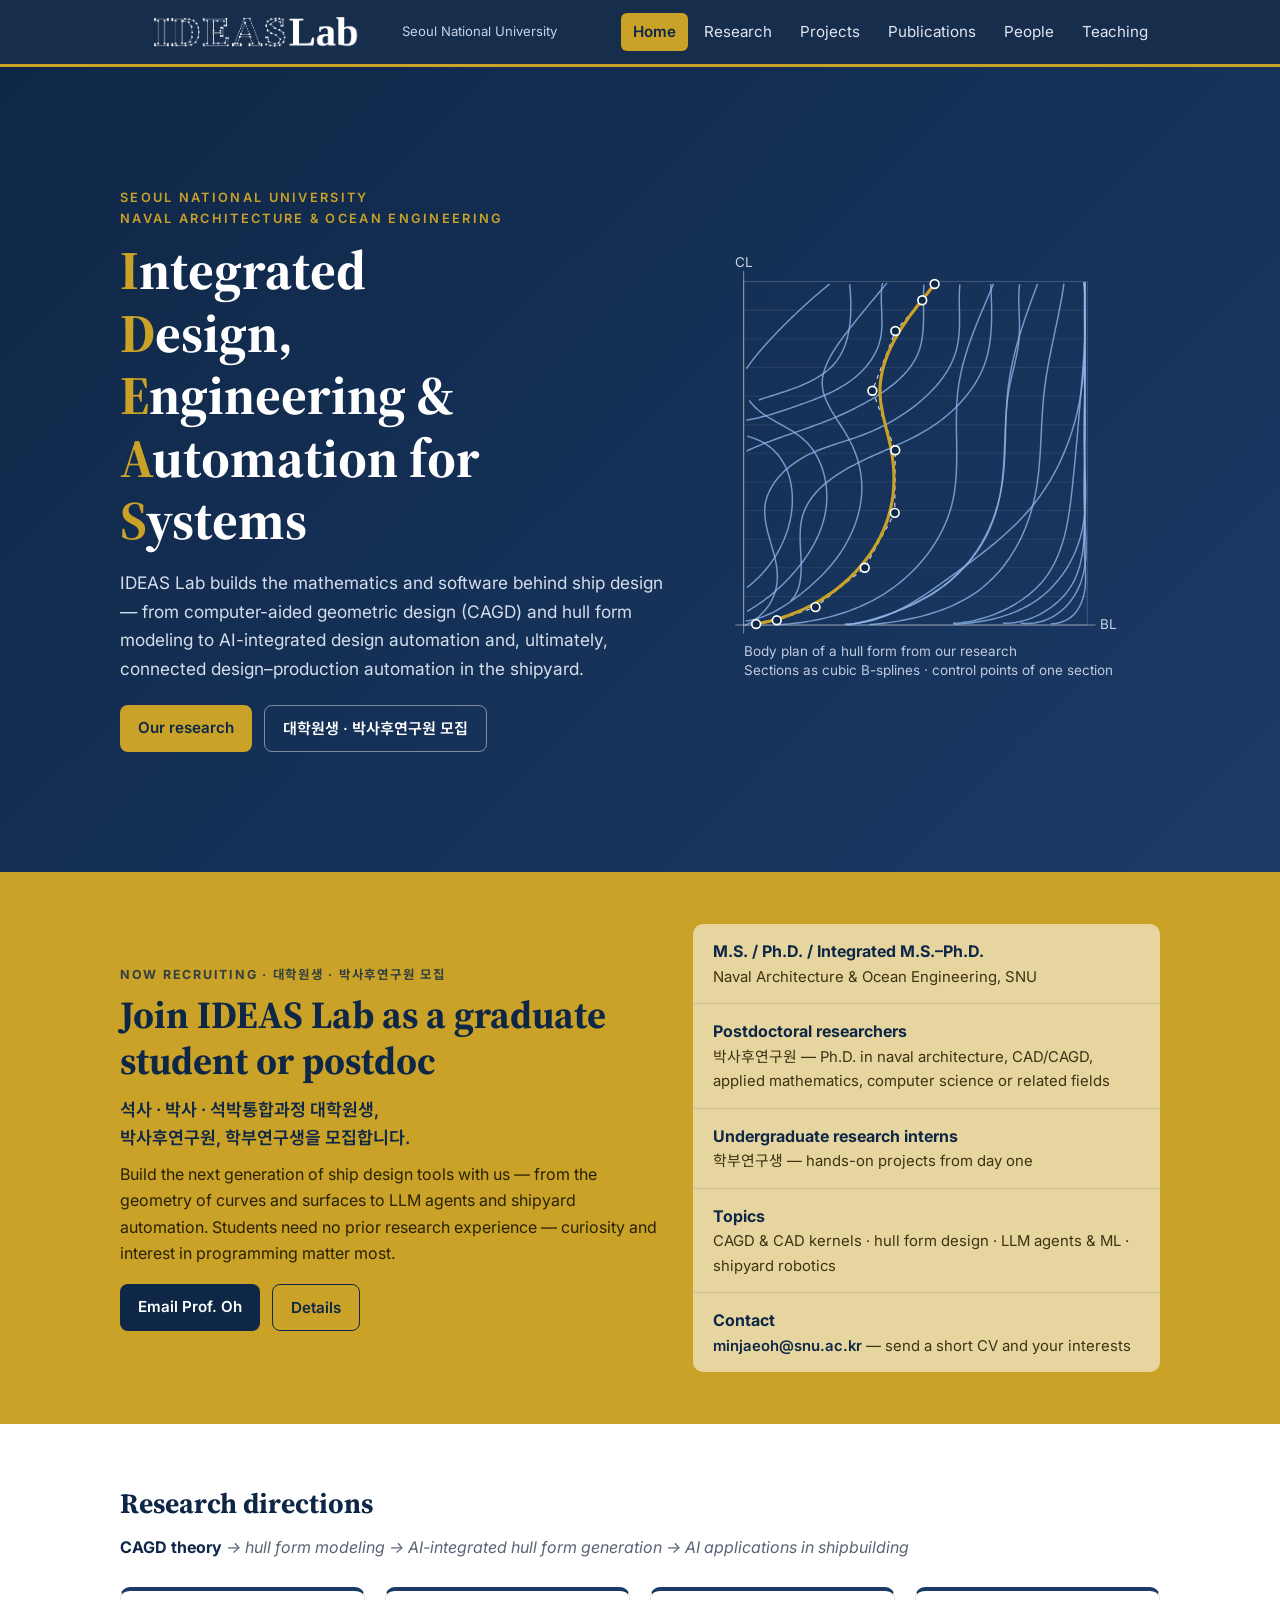
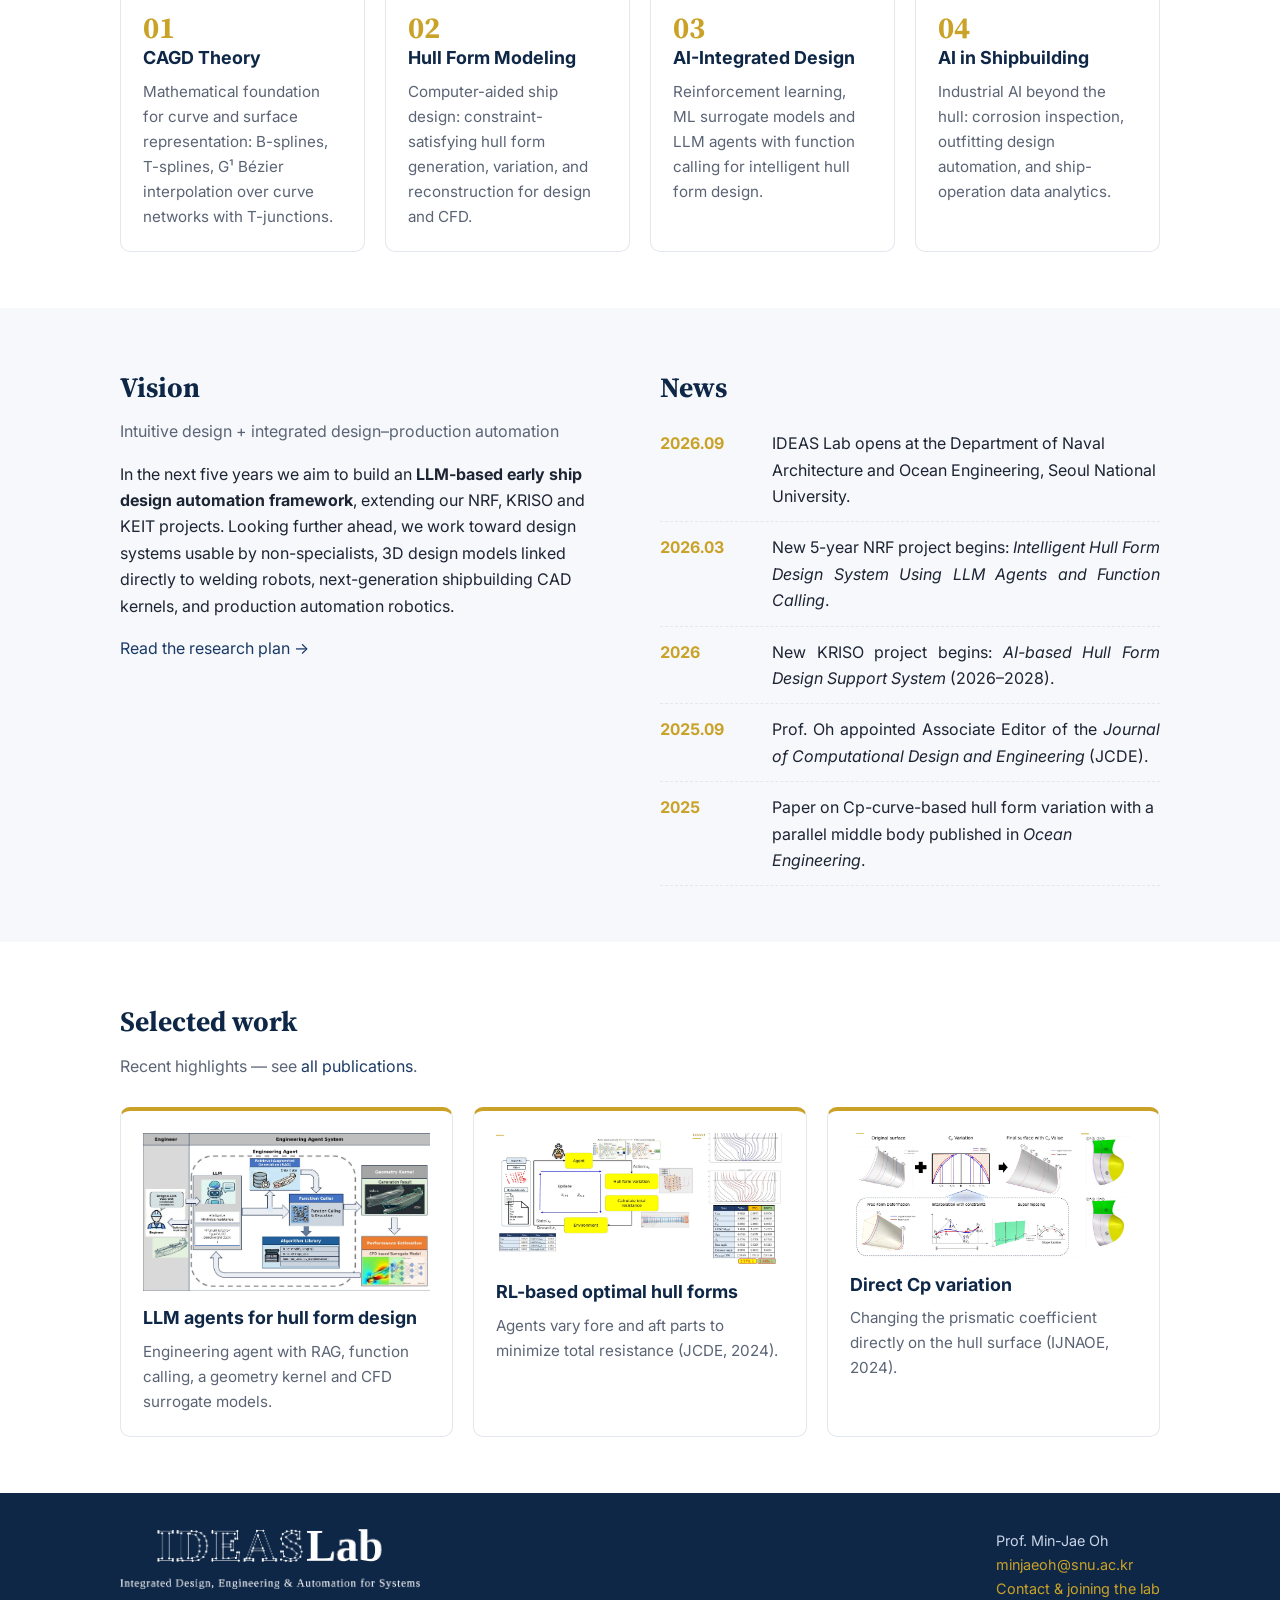
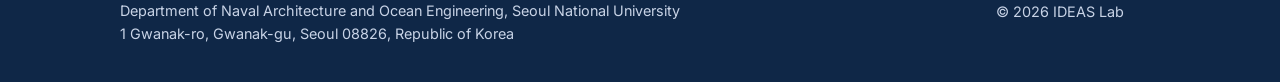
==== index.html @ d6c58680 "Hero title line breaks; footer without PI label" ====
<!doctype html>
<html lang="en">
<head>
<meta charset="utf-8">
<meta name="viewport" content="width=device-width, initial-scale=1">
<title>IDEAS Lab | Seoul National University</title>
<meta name="description" content="IDEAS Lab (Integrated Design, Engineering & Automation for Systems), Department of Naval Architecture and Ocean Engineering, Seoul National University.">
<link rel="preconnect" href="https://fonts.googleapis.com">
<link rel="preconnect" href="https://fonts.gstatic.com" crossorigin>
<link href="https://fonts.googleapis.com/css2?family=Inter:wght@400;600;700&family=Noto+Sans+KR:wght@400;600&family=Source+Serif+4:wght@600;700&display=swap" rel="stylesheet">
<link rel="stylesheet" href="assets/style.css">
<link rel="icon" href="assets/favicon.svg" type="image/svg+xml">
<script src="assets/justify.js" defer></script>
</head>
<body>
<header class="site"><div class="wrap">
  <a class="brand" href="index.html"><img src="assets/img/logo-mark-white.png" alt="IDEAS Lab" width="272" height="30"><span>Seoul National University</span></a>
  <nav class="main"><a href="index.html" class="active">Home</a><a href="research.html">Research</a><a href="projects.html">Projects</a><a href="publications.html">Publications</a><a href="people.html">People</a><a href="teaching.html">Teaching</a></nav>
</div></header>

<section class="hero"><div class="wrap">
  <div>
    <div class="eyebrow">Seoul National University<br>Naval Architecture &amp; Ocean Engineering</div>
    <h1 class="hero-title"><span class="acr">I</span>ntegrated<br><span class="acr">D</span>esign,<br><span class="acr">E</span>ngineering &amp;<br><span class="acr">A</span>utomation for<br><span class="acr">S</span>ystems</h1>
    <p class="lead">IDEAS Lab builds the mathematics and software behind ship design — from computer-aided geometric design (CAGD) and hull form modeling to AI-integrated design automation and, ultimately, connected design–production automation in the shipyard.</p>
    <div class="cta"><a class="btn gold" href="research.html">Our research</a><a class="btn ghost" href="#recruit">대학원생 · 박사후연구원 모집</a></div>
  </div>
  <div><svg viewBox="30 0 440 426" role="img" aria-label="Body plan of a hull form with cubic B-spline section curves; control points of one section are shown"><line x1="70" y1="63.5" x2="400" y2="63.5" stroke="#fff" opacity="0.07"/><line x1="70" y1="91.0" x2="400" y2="91.0" stroke="#fff" opacity="0.07"/><line x1="70" y1="118.5" x2="400" y2="118.5" stroke="#fff" opacity="0.07"/><line x1="70" y1="146.0" x2="400" y2="146.0" stroke="#fff" opacity="0.07"/><line x1="70" y1="173.5" x2="400" y2="173.5" stroke="#fff" opacity="0.07"/><line x1="70" y1="201.0" x2="400" y2="201.0" stroke="#fff" opacity="0.07"/><line x1="70" y1="228.5" x2="400" y2="228.5" stroke="#fff" opacity="0.07"/><line x1="70" y1="256.0" x2="400" y2="256.0" stroke="#fff" opacity="0.07"/><line x1="70" y1="283.5" x2="400" y2="283.5" stroke="#fff" opacity="0.07"/><line x1="70" y1="311.0" x2="400" y2="311.0" stroke="#fff" opacity="0.07"/><line x1="70" y1="338.5" x2="400" y2="338.5" stroke="#fff" opacity="0.07"/><rect x="70" y="36" width="330" height="330" fill="none" stroke="#fff" opacity="0.18"/><line x1="70" y1="26" x2="70" y2="374" stroke="#fff" opacity="0.45"/><line x1="62" y1="366" x2="408" y2="366" stroke="#fff" opacity="0.45"/><text x="70" y="22" fill="#c8d3e6" font-size="13" font-family="Inter, sans-serif" text-anchor="middle">CL</text><text x="412" y="370" fill="#c8d3e6" font-size="13" font-family="Inter, sans-serif">BL</text><path d="M152.5,38.5 L151.5,39.3 L150.5,40.1 L149.5,40.9 L148.5,41.8 L147.5,42.6 L146.5,43.4 L145.5,44.2 L144.5,45.0 L143.5,45.9 L142.6,46.7 L141.6,47.5 L140.6,48.4 L139.6,49.2 L138.7,50.0 L137.7,50.9 L136.7,51.7 L135.8,52.6 L134.8,53.4 L133.8,54.3 L132.9,55.1 L131.9,56.0 L131.0,56.9 L130.0,57.7 L129.1,58.6 L128.1,59.4 L127.2,60.3 L126.2,61.2 L125.3,62.1 L124.4,62.9 L123.4,63.8 L122.5,64.7 L121.5,65.6 L120.6,66.5 L119.7,67.4 L118.8,68.2 L117.8,69.1 L116.9,70.0 L116.0,70.9 L115.1,71.8 L114.1,72.7 L113.2,73.6 L112.3,74.5 L111.4,75.4 L110.5,76.3 L109.6,77.2 L108.6,78.1 L107.7,79.0 L106.8,79.9 L105.9,80.9 L105.0,81.8 L104.1,82.7 L103.2,83.6 L102.3,84.5 L101.4,85.4 L100.5,86.4 L99.7,87.3 L98.8,88.2 L97.9,89.2 L97.0,90.1 L96.1,91.0 L95.3,92.0 L94.4,92.9 L93.5,93.9 L92.7,94.8 L91.8,95.8 L91.0,96.7 L90.1,97.7 L89.3,98.6 L88.4,99.6 L87.6,100.6 L86.7,101.5 L85.9,102.5 L85.1,103.5 L84.3,104.5 L83.4,105.5 L82.6,106.5 L81.8,107.5 L81.0,108.5 L80.2,109.5 L79.4,110.5 L78.6,111.5 L77.9,112.5 L77.1,113.5 L76.3,114.6 L75.5,115.6 L74.8,116.6 L74.0,117.7 L73.3,118.7 L72.5,119.8" fill="none" stroke="#8fb3e8" stroke-width="1.4" opacity="0.8"/><path d="M171.8,38.7 L171.9,40.4 L172.1,42.2 L172.3,43.9 L172.4,45.7 L172.5,47.5 L172.6,49.3 L172.7,51.1 L172.8,52.9 L172.9,54.7 L172.9,56.6 L172.9,58.4 L172.9,60.3 L172.9,62.1 L172.9,64.0 L172.8,65.8 L172.8,67.7 L172.7,69.6 L172.5,71.4 L172.4,73.3 L172.2,75.1 L172.0,77.0 L171.7,78.8 L171.5,80.6 L171.2,82.4 L170.8,84.2 L170.5,86.0 L170.1,87.8 L169.7,89.6 L169.2,91.3 L168.7,93.1 L168.1,94.8 L167.6,96.5 L166.9,98.1 L166.3,99.8 L165.6,101.4 L164.8,103.0 L164.1,104.6 L163.2,106.1 L162.4,107.7 L161.4,109.1 L160.5,110.6 L159.5,112.0 L158.4,113.4 L157.3,114.8 L156.1,116.1 L154.9,117.4 L153.7,118.6 L152.4,119.8 L151.0,121.0 L149.6,122.2 L148.2,123.3 L146.7,124.4 L145.2,125.4 L143.7,126.4 L142.1,127.4 L140.5,128.4 L138.9,129.3 L137.3,130.2 L135.6,131.1 L133.9,132.0 L132.2,132.8 L130.5,133.6 L128.7,134.4 L126.9,135.2 L125.2,135.9 L123.4,136.7 L121.6,137.4 L119.8,138.1 L118.0,138.7 L116.2,139.4 L114.4,140.0 L112.6,140.7 L110.8,141.3 L109.1,141.9 L107.3,142.4 L105.5,143.0 L103.8,143.6 L102.0,144.1 L100.3,144.7 L98.6,145.2 L96.9,145.7 L95.3,146.2 L93.6,146.8 L92.0,147.3 L90.5,147.8 L88.9,148.3 L87.4,148.8 L85.9,149.3 L84.5,149.8" fill="none" stroke="#8fb3e8" stroke-width="1.4" opacity="0.8"/><path d="M207.7,37.3 L204.4,41.4 L201.1,45.2 L198.1,49.0 L195.1,52.5 L192.2,56.0 L189.4,59.4 L186.6,62.8 L183.8,66.2 L181.1,69.5 L178.4,72.9 L175.7,76.3 L172.9,79.8 L170.0,83.5 L167.2,87.2 L164.3,91.1 L161.4,95.1 L158.7,99.1 L156.1,103.2 L153.6,107.4 L151.4,111.6 L149.5,115.9 L147.9,120.1 L146.6,124.4 L145.8,128.6 L145.4,132.8 L145.6,136.9 L146.2,141.0 L147.3,145.1 L148.8,149.1 L150.6,153.1 L152.7,157.1 L154.9,161.1 L157.4,165.1 L159.9,169.1 L162.5,173.1 L165.1,177.1 L167.6,181.2 L170.0,185.2 L172.2,189.4 L174.3,193.5 L176.1,197.8 L177.7,202.0 L179.2,206.3 L180.4,210.6 L181.4,214.9 L182.3,219.3 L182.9,223.7 L183.3,228.1 L183.5,232.5 L183.5,237.0 L183.2,241.5 L182.8,245.9 L182.1,250.4 L181.2,254.8 L180.1,259.3 L178.9,263.7 L177.4,268.1 L175.8,272.4 L174.0,276.6 L172.0,280.8 L169.9,285.0 L167.7,289.0 L165.3,293.0 L162.8,296.8 L160.2,300.6 L157.4,304.2 L154.6,307.8 L151.6,311.2 L148.6,314.6 L145.4,317.9 L142.2,321.1 L138.9,324.2 L135.5,327.3 L132.1,330.3 L128.5,333.2 L125.0,336.1 L121.3,338.9 L117.6,341.6 L113.9,344.3 L110.1,346.8 L106.2,349.2 L102.2,351.5 L98.2,353.7 L94.1,355.6 L89.8,357.4 L85.5,359.0 L81.1,360.3 L76.6,361.4 L72.0,362.2" fill="none" stroke="#8fb3e8" stroke-width="1.4" opacity="0.8"/><path d="M243.2,39.0 L243.0,41.7 L242.8,44.4 L242.7,47.1 L242.7,49.9 L242.7,52.8 L242.7,55.7 L242.7,58.6 L242.8,61.6 L242.8,64.6 L242.8,67.6 L242.8,70.6 L242.7,73.6 L242.7,76.6 L242.5,79.6 L242.3,82.6 L242.0,85.6 L241.7,88.5 L241.2,91.4 L240.7,94.3 L240.1,97.1 L239.3,99.9 L238.4,102.6 L237.4,105.2 L236.3,107.8 L235.0,110.3 L233.6,112.8 L232.1,115.2 L230.5,117.5 L228.7,119.8 L226.9,122.1 L225.0,124.2 L223.0,126.4 L220.9,128.4 L218.8,130.4 L216.6,132.4 L214.3,134.3 L211.9,136.2 L209.6,138.0 L207.1,139.8 L204.7,141.5 L202.2,143.2 L199.6,144.9 L197.1,146.5 L194.5,148.0 L192.0,149.6 L189.4,151.0 L186.8,152.5 L184.2,153.9 L181.6,155.3 L179.0,156.7 L176.4,158.0 L173.8,159.3 L171.2,160.6 L168.5,161.8 L165.9,163.0 L163.2,164.2 L160.6,165.4 L157.9,166.5 L155.2,167.7 L152.5,168.8 L149.8,169.8 L147.1,170.9 L144.4,172.0 L141.6,173.0 L138.9,174.0 L136.1,175.0 L133.4,176.0 L130.6,177.0 L127.8,178.0 L125.0,179.0 L122.2,180.0 L119.4,180.9 L116.5,181.9 L113.7,182.9 L110.9,183.8 L108.1,184.8 L105.3,185.8 L102.5,186.8 L99.7,187.8 L96.9,188.8 L94.2,189.9 L91.4,190.9 L88.7,192.0 L86.0,193.1 L83.3,194.2 L80.6,195.3 L78.0,196.5 L75.3,197.6 L72.7,198.9" fill="none" stroke="#8fb3e8" stroke-width="1.4" opacity="0.8"/><path d="M277.6,38.9 L277.3,43.5 L277.1,48.2 L277.1,53.0 L277.1,58.0 L277.2,62.9 L277.3,68.0 L277.3,73.0 L277.3,78.1 L277.1,83.1 L276.7,88.1 L276.1,93.0 L275.2,97.9 L274.1,102.6 L272.6,107.2 L270.8,111.7 L268.8,116.1 L266.4,120.4 L263.9,124.5 L261.1,128.6 L258.1,132.5 L254.9,136.3 L251.5,139.9 L248.0,143.5 L244.4,146.9 L240.6,150.3 L236.8,153.5 L232.9,156.6 L228.9,159.5 L224.8,162.4 L220.7,165.1 L216.5,167.8 L212.2,170.3 L207.9,172.7 L203.5,175.0 L199.1,177.2 L194.6,179.2 L190.0,181.2 L185.4,183.0 L180.7,184.7 L176.0,186.4 L171.2,188.0 L166.5,189.5 L161.7,191.0 L157.0,192.6 L152.2,194.2 L147.5,195.9 L142.9,197.6 L138.3,199.5 L133.7,201.6 L129.3,203.8 L124.9,206.3 L120.7,209.0 L116.6,211.9 L112.7,215.0 L108.9,218.3 L105.5,221.8 L102.2,225.5 L99.3,229.4 L96.8,233.4 L94.6,237.5 L92.8,241.8 L91.4,246.3 L90.5,250.8 L90.2,255.5 L90.3,260.2 L90.8,265.0 L91.6,269.9 L92.7,274.9 L94.0,279.9 L95.4,284.9 L96.9,290.0 L98.3,295.0 L99.7,300.0 L100.8,305.1 L101.7,310.0 L102.2,315.0 L102.4,319.8 L102.1,324.6 L101.4,329.3 L100.3,333.9 L98.7,338.3 L96.8,342.6 L94.4,346.7 L91.5,350.6 L88.3,354.2 L84.7,357.7 L80.6,360.9 L76.1,363.8 L71.2,366.4" fill="none" stroke="#8fb3e8" stroke-width="1.4" opacity="0.8"/><path d="M307.3,38.4 L307.5,42.8 L307.7,47.2 L307.8,51.6 L308.0,56.1 L308.1,60.6 L308.1,65.1 L308.1,69.6 L308.1,74.0 L307.9,78.5 L307.6,83.0 L307.3,87.4 L306.8,91.8 L306.2,96.2 L305.4,100.6 L304.5,104.9 L303.4,109.1 L302.1,113.3 L300.6,117.4 L299.0,121.5 L297.1,125.5 L295.0,129.4 L292.8,133.2 L290.4,137.0 L287.9,140.6 L285.1,144.2 L282.3,147.7 L279.3,151.1 L276.2,154.5 L273.0,157.7 L269.7,160.8 L266.3,163.8 L262.8,166.7 L259.2,169.5 L255.5,172.2 L251.8,174.7 L248.0,177.2 L244.2,179.5 L240.4,181.7 L236.5,183.9 L232.5,185.9 L228.6,187.9 L224.6,189.8 L220.6,191.7 L216.5,193.5 L212.5,195.3 L208.4,197.1 L204.3,198.9 L200.3,200.7 L196.2,202.5 L192.1,204.3 L188.0,206.2 L183.9,208.2 L179.8,210.2 L175.8,212.3 L171.7,214.4 L167.8,216.7 L163.8,219.0 L160.0,221.5 L156.2,224.0 L152.6,226.7 L149.1,229.4 L145.8,232.3 L142.6,235.3 L139.7,238.4 L136.9,241.7 L134.4,245.1 L132.1,248.6 L130.1,252.3 L128.3,256.1 L126.9,260.1 L125.8,264.2 L125.0,268.5 L124.5,272.9 L124.3,277.5 L124.2,282.1 L124.3,286.9 L124.5,291.6 L124.8,296.4 L125.0,301.1 L125.2,305.9 L125.2,310.5 L125.1,315.1 L124.8,319.6 L124.2,323.9 L123.3,328.1 L122.0,332.1 L120.3,335.8 L118.1,339.4 L115.3,342.6" fill="none" stroke="#8fb3e8" stroke-width="1.4" opacity="0.8"/><path d="M310.0,38.1 L308.1,42.6 L306.2,47.1 L304.3,51.6 L302.4,56.1 L300.5,60.6 L298.6,65.1 L296.7,69.6 L294.8,74.2 L293.0,78.7 L291.2,83.3 L289.5,87.8 L287.8,92.4 L286.2,97.0 L284.7,101.6 L283.3,106.2 L281.9,110.9 L280.6,115.5 L279.5,120.2 L278.4,124.9 L277.5,129.7 L276.7,134.4 L276.0,139.2 L275.4,144.0 L275.0,148.9 L274.7,153.7 L274.5,158.6 L274.4,163.5 L274.3,168.5 L274.3,173.4 L274.3,178.3 L274.4,183.3 L274.5,188.2 L274.6,193.2 L274.6,198.1 L274.6,203.0 L274.6,208.0 L274.5,212.9 L274.3,217.7 L274.1,222.6 L273.7,227.4 L273.2,232.2 L272.6,237.0 L271.8,241.8 L270.8,246.5 L269.7,251.1 L268.4,255.7 L266.9,260.3 L265.2,264.8 L263.4,269.2 L261.4,273.6 L259.2,278.0 L256.8,282.2 L254.4,286.4 L251.7,290.5 L249.0,294.5 L246.1,298.5 L243.0,302.3 L239.8,306.1 L236.6,309.7 L233.2,313.3 L229.6,316.7 L226.0,320.1 L222.3,323.3 L218.5,326.4 L214.6,329.4 L210.6,332.2 L206.5,335.0 L202.3,337.6 L198.1,340.0 L193.8,342.4 L189.4,344.6 L185.0,346.7 L180.5,348.7 L176.0,350.5 L171.4,352.3 L166.8,353.9 L162.1,355.4 L157.4,356.8 L152.7,358.1 L147.9,359.3 L143.1,360.4 L138.3,361.4 L133.5,362.2 L128.7,363.0 L123.8,363.7 L119.0,364.3 L114.1,364.8 L109.3,365.2 L104.5,365.6" fill="none" stroke="#8fb3e8" stroke-width="1.4" opacity="0.8"/><path d="M335.0,38.5 L334.5,43.1 L334.3,47.7 L334.2,52.3 L334.3,56.9 L334.4,61.6 L334.6,66.3 L334.7,70.9 L334.9,75.6 L334.9,80.2 L334.8,84.8 L334.6,89.4 L334.2,94.0 L333.6,98.6 L332.8,103.1 L331.9,107.6 L331.0,112.1 L330.0,116.6 L328.9,121.1 L327.8,125.6 L326.8,130.1 L325.8,134.6 L324.9,139.1 L324.2,143.6 L323.5,148.2 L322.9,152.8 L322.5,157.4 L322.1,162.0 L321.8,166.6 L321.5,171.2 L321.3,175.8 L321.1,180.5 L320.9,185.1 L320.7,189.8 L320.6,194.4 L320.4,199.1 L320.2,203.7 L319.9,208.3 L319.7,213.0 L319.3,217.6 L318.9,222.2 L318.4,226.8 L317.8,231.4 L317.1,236.0 L316.4,240.5 L315.4,245.1 L314.4,249.6 L313.2,254.0 L311.9,258.5 L310.5,262.8 L308.9,267.2 L307.2,271.5 L305.4,275.7 L303.4,279.8 L301.2,283.9 L298.9,287.9 L296.5,291.9 L293.9,295.7 L291.1,299.5 L288.2,303.1 L285.2,306.7 L282.1,310.1 L278.8,313.5 L275.5,316.8 L272.0,319.9 L268.5,322.9 L264.9,325.9 L261.2,328.7 L257.4,331.4 L253.5,333.9 L249.6,336.4 L245.7,338.8 L241.7,341.1 L237.6,343.2 L233.5,345.3 L229.3,347.4 L225.1,349.3 L220.8,351.2 L216.5,353.0 L212.2,354.8 L207.8,356.5 L203.4,358.0 L199.0,359.5 L194.5,360.8 L190.0,362.0 L185.5,363.0 L180.9,363.9 L176.3,364.5 L171.7,364.9 L167.0,365.1" fill="none" stroke="#8fb3e8" stroke-width="1.4" opacity="0.8"/><path d="M352.2,38.3 L350.6,42.7 L349.0,47.0 L347.4,51.4 L345.8,55.7 L344.2,60.1 L342.7,64.5 L341.1,68.9 L339.6,73.3 L338.2,77.7 L336.7,82.1 L335.4,86.5 L334.0,91.0 L332.8,95.4 L331.5,99.9 L330.4,104.4 L329.3,108.9 L328.2,113.4 L327.3,117.9 L326.4,122.5 L325.6,127.0 L324.9,131.6 L324.2,136.2 L323.7,140.8 L323.2,145.4 L322.9,150.1 L322.6,154.7 L322.3,159.4 L322.1,164.1 L321.9,168.8 L321.8,173.4 L321.6,178.1 L321.5,182.8 L321.4,187.5 L321.2,192.2 L321.1,196.8 L320.9,201.5 L320.6,206.2 L320.3,210.8 L320.0,215.4 L319.5,220.1 L319.0,224.7 L318.4,229.3 L317.7,233.8 L316.8,238.4 L315.9,242.9 L314.8,247.4 L313.6,251.8 L312.2,256.2 L310.8,260.6 L309.2,265.0 L307.4,269.2 L305.6,273.5 L303.6,277.7 L301.5,281.8 L299.3,285.8 L296.9,289.8 L294.5,293.7 L291.9,297.5 L289.2,301.3 L286.4,304.9 L283.4,308.5 L280.4,311.9 L277.2,315.3 L273.9,318.5 L270.5,321.7 L267.0,324.7 L263.4,327.6 L259.6,330.4 L255.8,333.1 L251.9,335.7 L247.8,338.1 L243.7,340.4 L239.5,342.7 L235.3,344.8 L231.0,346.8 L226.7,348.8 L222.3,350.6 L217.9,352.3 L213.4,354.0 L209.0,355.5 L204.5,357.0 L200.1,358.4 L195.6,359.8 L191.2,361.0 L186.8,362.2 L182.4,363.3 L178.1,364.3 L173.8,365.3 L169.6,366.2" fill="none" stroke="#8fb3e8" stroke-width="1.4" opacity="0.8"/><path d="M377.6,38.1 L376.9,42.9 L376.1,47.6 L375.3,52.3 L374.4,57.0 L373.5,61.7 L372.6,66.4 L371.7,71.1 L370.7,75.8 L369.7,80.4 L368.7,85.1 L367.8,89.8 L366.8,94.4 L365.8,99.1 L364.9,103.8 L363.9,108.5 L363.0,113.1 L362.2,117.8 L361.4,122.5 L360.6,127.2 L359.9,131.9 L359.2,136.7 L358.7,141.4 L358.1,146.1 L357.7,150.9 L357.3,155.7 L357.0,160.5 L356.7,165.2 L356.4,170.0 L356.1,174.8 L355.9,179.6 L355.7,184.4 L355.4,189.2 L355.2,194.0 L354.9,198.8 L354.6,203.6 L354.2,208.4 L353.8,213.2 L353.4,217.9 L352.8,222.7 L352.2,227.4 L351.6,232.1 L350.8,236.8 L349.9,241.5 L348.9,246.2 L347.8,250.8 L346.5,255.4 L345.1,260.0 L343.6,264.5 L342.0,269.0 L340.3,273.5 L338.4,277.9 L336.4,282.2 L334.2,286.5 L332.0,290.7 L329.6,294.8 L327.1,298.8 L324.4,302.8 L321.7,306.6 L318.8,310.4 L315.8,314.0 L312.6,317.5 L309.3,320.9 L305.9,324.2 L302.4,327.4 L298.8,330.4 L295.0,333.3 L291.1,336.0 L287.0,338.6 L282.9,341.1 L278.6,343.3 L274.3,345.5 L269.9,347.5 L265.4,349.4 L260.8,351.2 L256.2,352.8 L251.5,354.4 L246.8,355.8 L242.1,357.1 L237.3,358.3 L232.5,359.4 L227.8,360.4 L223.0,361.3 L218.3,362.2 L213.6,362.9 L209.0,363.6 L204.4,364.2 L199.9,364.7 L195.4,365.1 L191.0,365.5" fill="none" stroke="#8fb3e8" stroke-width="1.4" opacity="0.8"/><path d="M397.9,38.4 L397.9,43.4 L397.9,48.3 L397.9,53.2 L398.0,58.2 L398.0,63.1 L398.0,68.1 L398.0,73.0 L398.0,78.0 L398.0,82.9 L397.9,87.8 L397.8,92.7 L397.7,97.7 L397.6,102.6 L397.4,107.5 L397.1,112.4 L396.8,117.3 L396.4,122.2 L395.9,127.1 L395.4,132.0 L394.8,136.9 L394.1,141.8 L393.3,146.6 L392.5,151.5 L391.5,156.3 L390.4,161.2 L389.3,166.0 L388.0,170.8 L386.6,175.5 L385.2,180.3 L383.6,185.0 L382.0,189.7 L380.2,194.3 L378.4,198.9 L376.4,203.5 L374.4,208.0 L372.3,212.5 L370.0,216.9 L367.7,221.2 L365.3,225.5 L362.7,229.8 L360.1,233.9 L357.4,238.0 L354.6,242.1 L351.7,246.0 L348.6,249.9 L345.5,253.7 L342.3,257.4 L339.1,261.0 L335.7,264.6 L332.3,268.1 L328.7,271.6 L325.2,274.9 L321.5,278.3 L317.8,281.6 L314.1,284.8 L310.3,288.0 L306.4,291.1 L302.5,294.3 L298.6,297.3 L294.6,300.4 L290.7,303.4 L286.7,306.4 L282.6,309.4 L278.6,312.3 L274.6,315.3 L270.5,318.2 L266.5,321.1 L262.4,324.0 L258.4,326.9 L254.3,329.8 L250.2,332.6 L246.1,335.4 L242.0,338.2 L237.9,340.8 L233.7,343.4 L229.5,345.9 L225.2,348.3 L220.9,350.5 L216.5,352.7 L212.0,354.7 L207.5,356.6 L202.9,358.3 L198.2,359.9 L193.5,361.3 L188.6,362.5 L183.7,363.5 L178.6,364.3 L173.4,364.9 L168.1,365.2" fill="none" stroke="#8fb3e8" stroke-width="1.4" opacity="0.8"/><path d="M203.5,37.6 L203.0,39.8 L202.7,42.0 L202.5,44.2 L202.3,46.5 L202.2,48.8 L202.2,51.1 L202.2,53.5 L202.2,55.9 L202.3,58.3 L202.4,60.7 L202.5,63.1 L202.6,65.6 L202.7,68.0 L202.7,70.5 L202.8,72.9 L202.8,75.4 L202.8,77.8 L202.7,80.2 L202.5,82.6 L202.3,85.0 L202.0,87.3 L201.6,89.6 L201.1,91.9 L200.5,94.2 L199.8,96.4 L199.1,98.6 L198.2,100.8 L197.2,102.9 L196.2,105.0 L195.1,107.0 L193.9,109.0 L192.6,111.0 L191.3,112.9 L189.9,114.8 L188.4,116.7 L186.9,118.5 L185.3,120.2 L183.7,122.0 L182.0,123.6 L180.2,125.3 L178.4,126.9 L176.6,128.4 L174.7,129.9 L172.8,131.3 L170.9,132.7 L168.9,134.0 L166.9,135.3 L164.9,136.6 L162.8,137.8 L160.7,139.0 L158.6,140.1 L156.5,141.2 L154.4,142.3 L152.2,143.3 L150.0,144.3 L147.8,145.2 L145.6,146.2 L143.4,147.1 L141.2,148.0 L138.9,148.9 L136.7,149.8 L134.4,150.6 L132.2,151.4 L129.9,152.3 L127.7,153.1 L125.4,153.9 L123.1,154.7 L120.9,155.5 L118.6,156.3 L116.4,157.1 L114.1,157.9 L111.9,158.6 L109.7,159.4 L107.4,160.1 L105.1,160.9 L102.9,161.6 L100.6,162.3 L98.3,163.0 L96.1,163.7 L93.8,164.3 L91.5,165.0 L89.2,165.6 L86.8,166.2 L84.5,166.8 L82.2,167.3 L79.8,167.8 L77.4,168.3 L75.0,168.7 L72.6,169.2" fill="none" stroke="#8fb3e8" stroke-width="1.4" opacity="0.8"/><path d="M73.4,184.6 L75.7,185.2 L77.9,185.9 L80.1,186.7 L82.2,187.5 L84.2,188.3 L86.2,189.3 L88.1,190.3 L89.9,191.3 L91.7,192.4 L93.4,193.6 L95.0,194.8 L96.6,196.1 L98.1,197.4 L99.5,198.8 L100.9,200.2 L102.2,201.6 L103.5,203.1 L104.6,204.7 L105.8,206.3 L106.8,207.9 L107.9,209.5 L108.8,211.2 L109.7,212.9 L110.5,214.7 L111.3,216.5 L112.1,218.3 L112.7,220.1 L113.3,222.0 L113.9,223.9 L114.4,225.8 L114.9,227.7 L115.3,229.6 L115.6,231.6 L115.9,233.5 L116.2,235.5 L116.4,237.5 L116.6,239.5 L116.7,241.5 L116.7,243.5 L116.8,245.5 L116.7,247.6 L116.7,249.6 L116.6,251.6 L116.4,253.6 L116.2,255.6 L116.0,257.6 L115.7,259.6 L115.3,261.6 L115.0,263.6 L114.6,265.6 L114.1,267.5 L113.6,269.5 L113.1,271.4 L112.6,273.4 L112.0,275.3 L111.3,277.2 L110.7,279.1 L109.9,281.0 L109.2,282.8 L108.4,284.7 L107.6,286.5 L106.8,288.4 L105.9,290.2 L105.0,292.0 L104.0,293.8 L103.1,295.5 L102.1,297.3 L101.0,299.0 L100.0,300.7 L98.9,302.4 L97.7,304.1 L96.6,305.7 L95.4,307.3 L94.2,308.9 L93.0,310.5 L91.7,312.1 L90.4,313.6 L89.1,315.1 L87.8,316.6 L86.4,318.0 L85.0,319.5 L83.6,320.9 L82.2,322.2 L80.7,323.6 L79.3,324.9 L77.8,326.2 L76.3,327.5 L74.7,328.7 L73.2,329.9" fill="none" stroke="#8fb3e8" stroke-width="1.4" opacity="0.8"/><path d="M75.4,150.3 L77.2,152.7 L79.2,154.9 L81.2,156.9 L83.4,158.9 L85.6,160.8 L88.0,162.6 L90.4,164.3 L92.9,165.9 L95.5,167.5 L98.1,169.0 L100.7,170.5 L103.3,172.0 L106.0,173.5 L108.6,175.0 L111.3,176.5 L113.9,178.0 L116.4,179.5 L119.0,181.2 L121.4,182.8 L123.8,184.6 L126.1,186.4 L128.3,188.4 L130.4,190.4 L132.4,192.5 L134.3,194.8 L136.1,197.1 L137.8,199.6 L139.3,202.1 L140.8,204.7 L142.1,207.3 L143.3,210.1 L144.5,212.8 L145.5,215.7 L146.4,218.6 L147.2,221.5 L147.9,224.4 L148.5,227.4 L149.0,230.4 L149.4,233.4 L149.6,236.4 L149.8,239.5 L149.9,242.5 L149.8,245.5 L149.7,248.5 L149.4,251.5 L149.1,254.4 L148.6,257.4 L148.0,260.3 L147.4,263.1 L146.6,266.0 L145.8,268.8 L144.9,271.6 L143.9,274.4 L142.8,277.1 L141.7,279.8 L140.4,282.5 L139.1,285.2 L137.8,287.8 L136.3,290.4 L134.8,293.0 L133.3,295.5 L131.7,298.0 L130.0,300.5 L128.3,303.0 L126.5,305.4 L124.7,307.8 L122.8,310.1 L120.9,312.5 L119.0,314.8 L117.0,317.0 L115.0,319.3 L112.9,321.5 L110.8,323.6 L108.7,325.8 L106.6,327.9 L104.4,329.9 L102.1,331.9 L99.9,333.9 L97.6,335.9 L95.3,337.8 L92.9,339.6 L90.6,341.4 L88.2,343.2 L85.7,344.9 L83.3,346.6 L80.8,348.2 L78.3,349.8 L75.8,351.3 L73.3,352.8" fill="none" stroke="#8fb3e8" stroke-width="1.4" opacity="0.8"/><path d="M396.5,36.7 L396.9,41.1 L397.3,45.4 L397.6,49.7 L397.8,54.1 L398.0,58.5 L398.1,62.9 L398.1,67.3 L398.1,71.7 L398.1,76.1 L398.0,80.5 L397.8,84.9 L397.7,89.3 L397.5,93.8 L397.2,98.2 L397.0,102.6 L396.7,107.0 L396.4,111.4 L396.0,115.9 L395.7,120.3 L395.4,124.7 L395.0,129.1 L394.6,133.4 L394.3,137.8 L393.9,142.2 L393.6,146.5 L393.2,150.9 L392.9,155.2 L392.5,159.6 L392.1,163.9 L391.8,168.3 L391.4,172.6 L391.0,176.9 L390.7,181.3 L390.3,185.6 L389.9,189.9 L389.5,194.3 L389.1,198.6 L388.7,203.0 L388.3,207.4 L387.9,211.7 L387.4,216.1 L387.0,220.5 L386.5,224.9 L386.1,229.4 L385.6,233.8 L385.1,238.3 L384.6,242.7 L384.1,247.2 L383.5,251.6 L382.8,256.1 L382.1,260.5 L381.4,264.9 L380.6,269.3 L379.7,273.7 L378.7,278.0 L377.6,282.2 L376.4,286.4 L375.0,290.6 L373.6,294.7 L372.0,298.7 L370.3,302.6 L368.5,306.5 L366.5,310.2 L364.3,313.9 L362.0,317.5 L359.5,320.9 L356.8,324.3 L353.9,327.5 L350.8,330.6 L347.6,333.6 L344.2,336.5 L340.7,339.2 L337.0,341.9 L333.2,344.3 L329.4,346.7 L325.4,348.9 L321.4,351.0 L317.2,352.9 L313.1,354.7 L308.9,356.4 L304.6,357.9 L300.4,359.2 L296.1,360.4 L291.8,361.5 L287.6,362.4 L283.4,363.1 L279.2,363.7 L275.1,364.1 L271.1,364.3" fill="none" stroke="#8fb3e8" stroke-width="1.4" opacity="0.8"/><path d="M397.9,36.6 L397.7,41.1 L397.5,45.6 L397.4,50.2 L397.3,54.7 L397.3,59.2 L397.3,63.8 L397.3,68.3 L397.3,72.9 L397.4,77.4 L397.4,82.0 L397.5,86.5 L397.6,91.1 L397.7,95.7 L397.7,100.2 L397.8,104.8 L397.8,109.4 L397.9,113.9 L397.9,118.5 L397.9,123.0 L397.8,127.5 L397.8,132.1 L397.7,136.6 L397.6,141.1 L397.5,145.6 L397.4,150.2 L397.3,154.7 L397.2,159.2 L397.2,163.7 L397.1,168.3 L397.0,172.8 L397.0,177.3 L397.0,181.9 L397.0,186.4 L397.0,191.0 L397.1,195.5 L397.2,200.1 L397.4,204.7 L397.5,209.3 L397.7,213.8 L397.9,218.4 L398.1,223.0 L398.2,227.6 L398.3,232.2 L398.4,236.8 L398.3,241.3 L398.3,245.9 L398.1,250.4 L397.8,254.9 L397.4,259.4 L396.9,263.9 L396.3,268.3 L395.5,272.7 L394.5,277.1 L393.4,281.5 L392.1,285.8 L390.6,290.1 L389.0,294.3 L387.2,298.5 L385.2,302.5 L383.1,306.6 L380.8,310.5 L378.4,314.3 L375.8,318.0 L373.0,321.6 L370.1,325.1 L367.1,328.5 L363.9,331.8 L360.6,334.9 L357.2,337.8 L353.6,340.6 L349.9,343.2 L346.0,345.7 L342.1,347.9 L338.0,350.0 L333.9,352.0 L329.6,353.8 L325.3,355.4 L320.9,356.9 L316.5,358.3 L312.0,359.5 L307.5,360.6 L303.0,361.5 L298.5,362.3 L294.0,363.1 L289.5,363.7 L285.0,364.2 L280.6,364.6 L276.2,364.9 L271.8,365.1" fill="none" stroke="#8fb3e8" stroke-width="1.4" opacity="0.8"/><path d="M397.6,36.4 L397.6,40.7 L397.5,44.9 L397.5,49.1 L397.5,53.3 L397.5,57.5 L397.5,61.7 L397.5,65.9 L397.5,70.1 L397.5,74.2 L397.5,78.4 L397.5,82.6 L397.5,86.7 L397.6,90.9 L397.6,95.1 L397.6,99.2 L397.6,103.4 L397.6,107.6 L397.6,111.8 L397.6,115.9 L397.6,120.1 L397.6,124.3 L397.6,128.5 L397.6,132.7 L397.5,136.9 L397.5,141.2 L397.5,145.4 L397.5,149.6 L397.5,153.8 L397.4,158.0 L397.4,162.2 L397.4,166.4 L397.4,170.6 L397.4,174.8 L397.4,178.9 L397.4,183.1 L397.4,187.3 L397.4,191.4 L397.5,195.6 L397.5,199.7 L397.5,203.9 L397.6,208.0 L397.6,212.2 L397.6,216.3 L397.7,220.5 L397.7,224.6 L397.7,228.8 L397.7,232.9 L397.7,237.1 L397.8,241.3 L397.8,245.5 L397.7,249.7 L397.7,253.9 L397.7,258.1 L397.7,262.4 L397.6,266.6 L397.5,270.9 L397.3,275.2 L397.1,279.4 L396.9,283.7 L396.5,287.9 L396.0,292.1 L395.5,296.2 L394.8,300.3 L393.9,304.3 L393.0,308.3 L391.8,312.2 L390.5,316.1 L389.0,319.8 L387.3,323.5 L385.3,327.1 L383.2,330.5 L380.8,333.9 L378.2,337.1 L375.3,340.2 L372.3,343.1 L369.1,345.9 L365.7,348.6 L362.2,351.0 L358.5,353.3 L354.8,355.4 L350.9,357.3 L347.0,359.0 L343.0,360.5 L339.0,361.7 L334.9,362.7 L330.9,363.5 L326.8,364.0 L322.8,364.2 L318.8,364.1" fill="none" stroke="#8fb3e8" stroke-width="1.4" opacity="0.8"/><path d="M397.2,36.4 L397.4,40.6 L397.5,44.7 L397.6,48.8 L397.6,52.9 L397.7,57.0 L397.7,61.1 L397.7,65.2 L397.7,69.3 L397.6,73.4 L397.6,77.4 L397.5,81.5 L397.5,85.6 L397.4,89.6 L397.4,93.7 L397.3,97.8 L397.3,101.9 L397.3,105.9 L397.3,110.0 L397.3,114.1 L397.3,118.2 L397.3,122.3 L397.4,126.4 L397.4,130.5 L397.5,134.6 L397.6,138.7 L397.6,142.8 L397.7,147.0 L397.8,151.1 L397.8,155.2 L397.9,159.3 L397.9,163.4 L397.9,167.5 L397.9,171.6 L397.9,175.6 L397.9,179.7 L397.9,183.8 L397.8,187.9 L397.7,191.9 L397.6,196.0 L397.5,200.0 L397.4,204.1 L397.3,208.1 L397.2,212.2 L397.1,216.2 L397.0,220.3 L396.9,224.3 L396.9,228.4 L396.8,232.5 L396.8,236.6 L396.8,240.6 L396.9,244.7 L397.0,248.9 L397.1,253.0 L397.3,257.1 L397.5,261.3 L397.7,265.5 L398.0,269.6 L398.2,273.8 L398.4,278.0 L398.6,282.1 L398.7,286.2 L398.8,290.4 L398.8,294.5 L398.6,298.5 L398.4,302.6 L398.0,306.6 L397.4,310.5 L396.7,314.4 L395.8,318.3 L394.7,322.1 L393.5,325.9 L391.9,329.5 L390.2,333.2 L388.2,336.7 L386.0,340.0 L383.7,343.3 L381.1,346.4 L378.3,349.3 L375.3,352.0 L372.1,354.5 L368.7,356.8 L365.2,358.8 L361.5,360.5 L357.6,362.0 L353.5,363.1 L349.3,363.9 L345.0,364.3 L340.5,364.4 L335.8,364.1" fill="none" stroke="#8fb3e8" stroke-width="1.4" opacity="0.8"/><path d="M397.6,36.6 L397.5,40.4 L397.5,44.3 L397.5,48.2 L397.5,52.1 L397.5,56.0 L397.5,59.8 L397.5,63.7 L397.5,67.6 L397.5,71.5 L397.5,75.4 L397.5,79.3 L397.5,83.1 L397.5,87.0 L397.5,90.9 L397.5,94.8 L397.5,98.7 L397.5,102.5 L397.5,106.4 L397.5,110.3 L397.5,114.2 L397.5,118.1 L397.5,122.0 L397.5,125.8 L397.5,129.7 L397.5,133.6 L397.5,137.5 L397.5,141.4 L397.6,145.3 L397.6,149.2 L397.6,153.0 L397.6,156.9 L397.6,160.8 L397.6,164.7 L397.6,168.6 L397.6,172.5 L397.5,176.3 L397.5,180.2 L397.5,184.1 L397.4,188.0 L397.4,191.8 L397.4,195.7 L397.4,199.6 L397.4,203.5 L397.4,207.4 L397.4,211.2 L397.5,215.1 L397.5,219.0 L397.6,222.9 L397.6,226.8 L397.7,230.7 L397.7,234.6 L397.8,238.5 L397.8,242.4 L397.8,246.3 L397.8,250.2 L397.7,254.0 L397.6,257.9 L397.5,261.8 L397.4,265.6 L397.3,269.5 L397.2,273.3 L397.1,277.2 L397.1,281.0 L397.1,284.9 L397.1,288.8 L397.2,292.7 L397.3,296.6 L397.5,300.6 L397.7,304.5 L398.0,308.5 L398.2,312.4 L398.3,316.3 L398.4,320.2 L398.3,324.1 L398.1,327.9 L397.7,331.7 L397.1,335.5 L396.2,339.1 L395.0,342.7 L393.6,346.2 L391.8,349.5 L389.8,352.6 L387.4,355.5 L384.6,358.1 L381.5,360.3 L377.9,362.1 L374.0,363.5 L369.6,364.4 L364.8,364.8" fill="none" stroke="#8fb3e8" stroke-width="1.4" opacity="0.8"/><polyline points="253.4,38.4 241.5,54.0 215.7,83.6 193.6,140.9 215.6,198.1 215.1,258.2 186.3,310.9 139.0,348.7 101.8,361.4 82.0,365.0" fill="none" stroke="#ffffff" stroke-dasharray="4 4" stroke-width="1.2" opacity="0.75"/><path d="M253.4,38.4 L251.9,40.4 L250.3,42.5 L248.7,44.5 L247.1,46.6 L245.5,48.6 L243.8,50.6 L242.2,52.7 L240.6,54.7 L239.0,56.7 L237.4,58.8 L235.8,60.8 L234.3,62.9 L232.7,65.0 L231.1,67.0 L229.6,69.1 L228.1,71.2 L226.6,73.3 L225.1,75.5 L223.7,77.6 L222.2,79.8 L220.8,82.0 L219.4,84.2 L218.1,86.4 L216.8,88.7 L215.5,90.9 L214.3,93.2 L213.1,95.6 L211.9,97.9 L210.8,100.3 L209.7,102.7 L208.7,105.1 L207.7,107.5 L206.8,109.9 L206.0,112.3 L205.2,114.8 L204.4,117.3 L203.8,119.7 L203.2,122.2 L202.6,124.7 L202.2,127.2 L201.8,129.7 L201.4,132.2 L201.2,134.8 L201.0,137.3 L200.9,139.8 L201.0,142.3 L201.0,144.8 L201.2,147.4 L201.4,149.9 L201.7,152.4 L202.1,154.9 L202.5,157.4 L203.0,160.0 L203.5,162.5 L204.0,165.0 L204.6,167.6 L205.2,170.1 L205.8,172.6 L206.4,175.2 L207.0,177.7 L207.7,180.3 L208.3,182.8 L209.0,185.4 L209.6,187.9 L210.2,190.5 L210.7,193.0 L211.3,195.6 L211.8,198.2 L212.2,200.8 L212.7,203.4 L213.0,206.0 L213.3,208.6 L213.6,211.2 L213.9,213.8 L214.0,216.3 L214.2,218.9 L214.3,221.5 L214.3,224.1 L214.3,226.7 L214.3,229.3 L214.2,231.9 L214.0,234.5 L213.8,237.1 L213.6,239.6 L213.3,242.2 L212.9,244.7 L212.5,247.3 L212.0,249.8 L211.5,252.3 L210.9,254.8 L210.3,257.3 L209.6,259.8 L208.9,262.2 L208.1,264.7 L207.3,267.1 L206.4,269.5 L205.4,271.9 L204.5,274.3 L203.4,276.6 L202.3,279.0 L201.2,281.3 L200.0,283.6 L198.8,285.8 L197.5,288.1 L196.2,290.3 L194.8,292.5 L193.4,294.7 L192.0,296.9 L190.5,299.0 L189.0,301.1 L187.4,303.2 L185.8,305.2 L184.2,307.2 L182.5,309.2 L180.8,311.2 L179.1,313.1 L177.3,315.0 L175.5,316.9 L173.6,318.8 L171.8,320.6 L169.9,322.4 L167.9,324.1 L166.0,325.8 L164.0,327.5 L162.0,329.2 L159.9,330.8 L157.9,332.4 L155.8,334.0 L153.7,335.5 L151.5,337.0 L149.4,338.4 L147.2,339.9 L145.0,341.3 L142.8,342.6 L140.5,343.9 L138.3,345.2 L136.0,346.5 L133.7,347.7 L131.4,348.8 L129.1,350.0 L126.7,351.1 L124.4,352.1 L122.0,353.2 L119.6,354.2 L117.2,355.1 L114.8,356.1 L112.3,357.0 L109.9,357.8 L107.4,358.6 L104.9,359.4 L102.4,360.2 L99.9,360.9 L97.4,361.6 L94.9,362.2 L92.3,362.8 L89.7,363.4 L87.2,364.0 L84.6,364.5 L82.0,365.0" fill="none" stroke="#c9a227" stroke-width="3"/><circle cx="253.4" cy="38.4" r="4.2" fill="#0f2747" stroke="#fff" stroke-width="1.6"/><circle cx="241.5" cy="54.0" r="4.2" fill="#0f2747" stroke="#fff" stroke-width="1.6"/><circle cx="215.7" cy="83.6" r="4.2" fill="#0f2747" stroke="#fff" stroke-width="1.6"/><circle cx="193.6" cy="140.9" r="4.2" fill="#0f2747" stroke="#fff" stroke-width="1.6"/><circle cx="215.6" cy="198.1" r="4.2" fill="#0f2747" stroke="#fff" stroke-width="1.6"/><circle cx="215.1" cy="258.2" r="4.2" fill="#0f2747" stroke="#fff" stroke-width="1.6"/><circle cx="186.3" cy="310.9" r="4.2" fill="#0f2747" stroke="#fff" stroke-width="1.6"/><circle cx="139.0" cy="348.7" r="4.2" fill="#0f2747" stroke="#fff" stroke-width="1.6"/><circle cx="101.8" cy="361.4" r="4.2" fill="#0f2747" stroke="#fff" stroke-width="1.6"/><circle cx="82.0" cy="365.0" r="4.2" fill="#0f2747" stroke="#fff" stroke-width="1.6"/><text x="70" y="396" fill="#c8d3e6" font-size="13" font-family="Inter, sans-serif" opacity="0.95">Body plan of a hull form from our research</text><text x="70" y="414" fill="#c8d3e6" font-size="13" font-family="Inter, sans-serif" opacity="0.95">Sections as cubic B-splines · control points of one section</text></svg></div>
</div></section>

<section class="recruit" id="recruit"><div class="wrap">
  <div class="recruit-main">
    <div class="kicker">Now recruiting · 대학원생 · 박사후연구원 모집</div>
    <h2>Join IDEAS Lab as a graduate student or postdoc</h2>
    <p class="ko">석사 · 박사 · 석박통합과정 대학원생, 박사후연구원, 학부연구생을 모집합니다.</p>
    <p>Build the next generation of ship design tools with us — from the geometry of curves and surfaces to LLM agents and shipyard automation. Students need no prior research experience — curiosity and interest in programming matter most.</p>
    <div class="cta"><a class="btn navy" href="mailto:minjaeoh@snu.ac.kr?subject=%5BIDEAS%20Lab%5D%20Application">Email Prof. Oh</a><a class="btn outline" href="people.html#join">Details</a></div>
  </div>
  <ul class="recruit-list">
    <li><b>M.S. / Ph.D. / Integrated M.S.–Ph.D.</b><span>Naval Architecture &amp; Ocean Engineering, SNU</span></li>
    <li><b>Postdoctoral researchers</b><span>박사후연구원 — Ph.D. in naval architecture, CAD/CAGD, applied mathematics, computer science or related fields</span></li>
    <li><b>Undergraduate research interns</b><span>학부연구생 — hands-on projects from day one</span></li>
    <li><b>Topics</b><span>CAGD &amp; CAD kernels · hull form design · LLM agents &amp; ML · shipyard robotics</span></li>
    <li><b>Contact</b><span><a href="mailto:minjaeoh@snu.ac.kr">minjaeoh@snu.ac.kr</a> — send a short CV and your interests</span></li>
  </ul>
</div></section>

<section><div class="wrap">
  <h2>Research directions</h2>
  <div class="flow"><b>CAGD theory</b> → hull form modeling → AI-integrated hull form generation → AI applications in shipbuilding</div>
  <div class="grid g4">
    <div class="card top"><div class="num">01</div><h3>CAGD Theory</h3><p>Mathematical foundation for curve and surface representation: B-splines, T-splines, G¹ Bézier interpolation over curve networks with T-junctions.</p></div>
    <div class="card top"><div class="num">02</div><h3>Hull Form Modeling</h3><p>Computer-aided ship design: constraint-satisfying hull form generation, variation, and reconstruction for design and CFD.</p></div>
    <div class="card top"><div class="num">03</div><h3>AI-Integrated Design</h3><p>Reinforcement learning, ML surrogate models and LLM agents with function calling for intelligent hull form design.</p></div>
    <div class="card top"><div class="num">04</div><h3>AI in Shipbuilding</h3><p>Industrial AI beyond the hull: corrosion inspection, outfitting design automation, and ship-operation data analytics.</p></div>
  </div>
</div></section>

<section class="alt"><div class="wrap grid g2" style="gap:40px">
  <div>
    <h2>Vision</h2>
    <p class="sub" style="margin-bottom:14px">Intuitive design + integrated design–production automation</p>
    <p>In the next five years we aim to build an <b>LLM-based early ship design automation framework</b>, extending our NRF, KRISO and KEIT projects. Looking further ahead, we work toward design systems usable by non-specialists, 3D design models linked directly to welding robots, next-generation shipbuilding CAD kernels, and production automation robotics.</p>
    <p><a href="research.html#vision">Read the research plan →</a></p>
  </div>
  <div>
    <h2>News</h2>
    <ul class="news">
      <li><time>2026.09</time><span>IDEAS Lab opens at the Department of Naval Architecture and Ocean Engineering, Seoul National University.</span></li>
      <li><time>2026.03</time><span>New 5-year NRF project begins: <i>Intelligent Hull Form Design System Using LLM Agents and Function Calling</i>.</span></li>
      <li><time>2026</time><span>New KRISO project begins: <i>AI-based Hull Form Design Support System</i> (2026–2028).</span></li>
      <li><time>2025.09</time><span>Prof. Oh appointed Associate Editor of the <i>Journal of Computational Design and Engineering</i> (JCDE).</span></li>
      <li><time>2025</time><span>Paper on Cp-curve-based hull form variation with a parallel middle body published in <i>Ocean Engineering</i>.</span></li>
    </ul>
  </div>
</div></section>

<section><div class="wrap">
  <h2>Selected work</h2>
  <p class="sub">Recent highlights — see <a href="publications.html">all publications</a>.</p>
  <div class="grid g3">
    <a class="card gold" href="research.html#llm"><img src="assets/img/llm-agent.jpg" alt="LLM engineering agent architecture"><h3 style="margin-top:12px">LLM agents for hull form design</h3><p>Engineering agent with RAG, function calling, a geometry kernel and CFD surrogate models.</p></a>
    <a class="card gold" href="research.html#rl"><img src="assets/img/rl-hullform.jpg" alt="Reinforcement learning hull form design loop"><h3 style="margin-top:12px">RL-based optimal hull forms</h3><p>Agents vary fore and aft parts to minimize total resistance (JCDE, 2024).</p></a>
    <a class="card gold" href="research.html#cp"><img src="assets/img/cp-variation.jpg" alt="Direct prismatic coefficient variation"><h3 style="margin-top:12px">Direct Cp variation</h3><p>Changing the prismatic coefficient directly on the hull surface (IJNAOE, 2024).</p></a>
  </div>
</div></section>
<footer class="site"><div class="wrap">
  <div><img class="flogo" src="assets/img/logo-white.png" alt="IDEAS Lab — Integrated Design, Engineering &amp; Automation for Systems" width="300" height="60">
  Department of Naval Architecture and Ocean Engineering, Seoul National University<br>
  1 Gwanak-ro, Gwanak-gu, Seoul 08826, Republic of Korea</div>
  <div>
  Prof. Min-Jae Oh<br>
  <a href="mailto:minjaeoh@snu.ac.kr">minjaeoh@snu.ac.kr</a><br>
  <a href="people.html#contact">Contact &amp; joining the lab</a><br>
  © 2026 IDEAS Lab</div>
</div></footer>
</body>
</html>
---- assets/style.css ----
/* IDEAS Lab — shared stylesheet */
:root {
  --navy: #0f2747;
  --navy-2: #1b3a66;
  --gold: #c9a227;
  --gold-soft: #f4ecd2;
  --ink: #1d2433;
  --muted: #5b6475;
  --line: #e3e7ee;
  --bg: #ffffff;
  --bg-alt: #f6f8fb;
  --radius: 10px;
  --max: 1080px;
}
* { box-sizing: border-box; }
html { scroll-behavior: smooth; }
body {
  margin: 0;
  font-family: "Inter", "Noto Sans KR", system-ui, -apple-system, sans-serif;
  color: var(--ink);
  background: var(--bg);
  line-height: 1.65;
  font-size: 16px;
}
img { max-width: 100%; height: auto; display: block; }
a { color: var(--navy-2); text-decoration: none; }
a:hover { text-decoration: underline; }
.wrap { max-width: var(--max); margin: 0 auto; padding: 0 20px; }

/* Header */
header.site {
  position: sticky; top: 0; z-index: 10;
  background: rgba(15, 39, 71, 0.97);
  color: #fff;
  border-bottom: 3px solid var(--gold);
}
header.site .wrap { display: flex; align-items: center; justify-content: space-between; gap: 16px; min-height: 64px; flex-wrap: wrap; }
.brand { color: #fff; display: flex; align-items: baseline; gap: 10px; }
.brand:hover { text-decoration: none; }
.brand b { font-family: "Source Serif 4", Georgia, serif; font-size: 1.5rem; letter-spacing: 0.06em; }
.brand span { font-size: 0.82rem; color: #c8d3e6; }
nav.main { display: flex; flex-wrap: wrap; gap: 4px; }
nav.main a { color: #dfe6f2; padding: 6px 12px; border-radius: 6px; font-size: 0.95rem; }
nav.main a:hover { background: rgba(255,255,255,0.1); text-decoration: none; }
nav.main a.active { color: var(--navy); background: var(--gold); font-weight: 600; }

/* Hero */
.hero { background: linear-gradient(135deg, var(--navy) 0%, var(--navy-2) 100%); color: #fff; overflow: hidden; }
.hero .wrap { display: grid; grid-template-columns: 1.2fr 1fr; gap: 32px; align-items: center; padding-top: 64px; padding-bottom: 64px; }
.hero .eyebrow { color: var(--gold); letter-spacing: 0.18em; font-size: 0.8rem; font-weight: 600; text-transform: uppercase; }
.hero h1 { font-family: "Source Serif 4", Georgia, serif; font-size: clamp(2.2rem, 5vw, 3.4rem); line-height: 1.15; margin: 10px 0 14px; }
.hero h1 .acr { color: var(--gold); }
.hero p.lead { color: #d5deec; font-size: 1.08rem; max-width: 36em; }
.hero .cta { display: flex; gap: 12px; flex-wrap: wrap; margin-top: 22px; }
.btn { display: inline-block; padding: 10px 18px; border-radius: 8px; font-weight: 600; font-size: 0.95rem; }
.btn.gold { background: var(--gold); color: var(--navy); }
.btn.ghost { border: 1px solid rgba(255,255,255,0.45); color: #fff; }
.btn:hover { text-decoration: none; filter: brightness(1.06); }
.hero svg { width: 100%; height: auto; }

/* Page title band */
.pagehead { background: var(--navy); color: #fff; padding: 44px 0 36px; border-bottom: 1px solid var(--navy-2); }
.pagehead h1 { font-family: "Source Serif 4", Georgia, serif; margin: 0; font-size: clamp(1.8rem, 4vw, 2.5rem); }
.pagehead p { margin: 6px 0 0; color: #c8d3e6; }

/* Sections */
section { padding: 56px 0; }
section.alt { background: var(--bg-alt); }
h2 { font-family: "Source Serif 4", Georgia, serif; font-size: 1.75rem; margin: 0 0 8px; color: var(--navy); }
h2 + .sub { color: var(--muted); margin: 0 0 28px; }
h3 { margin: 0 0 6px; font-size: 1.12rem; color: var(--navy); }
.kicker { color: var(--gold); font-weight: 700; letter-spacing: 0.14em; font-size: 0.78rem; text-transform: uppercase; }

/* Grids and cards */
.grid { display: grid; gap: 20px; }
.g2 { grid-template-columns: repeat(2, 1fr); }
.g3 { grid-template-columns: repeat(3, 1fr); }
.g4 { grid-template-columns: repeat(4, 1fr); }
.card { background: #fff; border: 1px solid var(--line); border-radius: var(--radius); padding: 22px; }
.card.top { border-top: 4px solid var(--navy-2); }
.card.gold { border-top: 4px solid var(--gold); }
.card p { margin: 6px 0 0; color: var(--muted); font-size: 0.95rem; }
.card .num { font-family: "Source Serif 4", Georgia, serif; font-size: 1.9rem; color: var(--gold); font-weight: 700; line-height: 1; }
ul.tags { list-style: none; padding: 0; margin: 12px 0 0; display: flex; flex-wrap: wrap; gap: 6px; }
ul.tags li { background: var(--gold-soft); color: #6b5410; font-size: 0.78rem; padding: 3px 9px; border-radius: 999px; }

.flow { color: var(--muted); font-style: italic; margin-bottom: 26px; }
.flow b { color: var(--navy); font-style: normal; }

/* Research feature rows */
.feature { display: grid; grid-template-columns: 1fr 1.1fr; gap: 32px; align-items: center; padding: 34px 0; border-bottom: 1px solid var(--line); }
.feature:last-child { border-bottom: 0; }
.feature.rev { grid-template-columns: 1.1fr 1fr; }
.feature.rev .txt { order: 2; }
.feature figure { margin: 0; background: #fff; border: 1px solid var(--line); border-radius: var(--radius); padding: 10px; }
.feature figcaption { font-size: 0.8rem; color: var(--muted); margin-top: 8px; }
.feature ul { padding-left: 1.1em; color: var(--muted); }

/* News / lists */
ul.news { list-style: none; margin: 0; padding: 0; }
ul.news li { display: grid; grid-template-columns: 96px 1fr; gap: 16px; padding: 12px 0; border-bottom: 1px dashed var(--line); }
ul.news time { color: var(--gold); font-weight: 700; font-variant-numeric: tabular-nums; }

/* Projects table */
.table-wrap { overflow-x: auto; }
table { width: 100%; border-collapse: collapse; font-size: 0.93rem; }
th, td { text-align: left; padding: 11px 12px; border-bottom: 1px solid var(--line); vertical-align: top; }
th { background: var(--navy); color: #fff; font-weight: 600; }
td .ko { display: block; color: var(--muted); font-size: 0.84rem; }
.badge { display: inline-block; font-size: 0.75rem; font-weight: 700; padding: 2px 8px; border-radius: 4px; background: var(--navy-2); color: #fff; white-space: nowrap; }
.badge.g { background: var(--gold); color: var(--navy); }

/* Publications */
.pubyear { font-family: "Source Serif 4", Georgia, serif; color: var(--navy); font-size: 1.3rem; margin: 30px 0 6px; border-bottom: 2px solid var(--gold); display: inline-block; padding-right: 12px; }
ol.pubs { margin: 0; padding-left: 1.4em; }
ol.pubs li { margin: 10px 0; }
ol.pubs .t { font-weight: 600; color: var(--ink); }
ol.pubs .v { color: var(--muted); font-size: 0.92rem; }
ol.pubs .me { text-decoration: underline; text-decoration-color: var(--gold); text-underline-offset: 3px; font-weight: 600; }
.filter { display: flex; gap: 8px; flex-wrap: wrap; margin-bottom: 10px; }
.filter button { font: inherit; font-size: 0.88rem; border: 1px solid var(--line); background: #fff; border-radius: 999px; padding: 5px 14px; cursor: pointer; color: var(--ink); }
.filter button.on { background: var(--navy); color: #fff; border-color: var(--navy); }

/* People */
.pi { display: grid; grid-template-columns: 220px 1fr; gap: 32px; align-items: start; }
.avatar { width: 220px; height: 260px; border-radius: var(--radius); background: linear-gradient(160deg, var(--navy-2), var(--navy)); color: var(--gold); display: flex; align-items: center; justify-content: center; font-family: "Source Serif 4", Georgia, serif; font-size: 3.4rem; font-weight: 700; }
.timeline { list-style: none; margin: 0; padding: 0; border-left: 2px solid var(--line); }
.timeline li { position: relative; padding: 0 0 14px 20px; }
.timeline li::before { content: ""; position: absolute; left: -7px; top: 7px; width: 12px; height: 12px; border-radius: 50%; background: #fff; border: 3px solid var(--navy-2); }
.timeline li.gold::before { border-color: var(--gold); }
.timeline .when { font-size: 0.85rem; color: var(--muted); }

/* Footer */
footer.site { background: var(--navy); color: #c8d3e6; padding: 36px 0; font-size: 0.9rem; }
footer.site .wrap { display: flex; justify-content: space-between; gap: 20px; flex-wrap: wrap; }
footer.site b { color: #fff; }
footer.site a { color: var(--gold); }

@media (max-width: 860px) {
  .hero .wrap, .feature, .feature.rev, .pi { grid-template-columns: 1fr; }
  .feature.rev .txt { order: 0; }
  .g3, .g4 { grid-template-columns: repeat(2, 1fr); }
  .avatar { width: 160px; height: 190px; font-size: 2.6rem; }
}
@media (max-width: 560px) {
  .g2, .g3, .g4 { grid-template-columns: 1fr; }
  ul.news li { grid-template-columns: 1fr; gap: 2px; }
  header.site .wrap { padding-top: 8px; padding-bottom: 8px; }
  nav.main a { padding: 4px 8px; font-size: 0.88rem; }
}

/* Logo */
.brand img { height: 30px; width: auto; display: block; }
.brand { align-items: center; }
footer.site .flogo { width: 300px; max-width: 100%; height: auto; margin-bottom: 10px; }
@media (max-width: 560px) { .brand img { height: 24px; } .brand span { display: none; } }

/* Photos & members */
img.avatar.photo { object-fit: cover; object-position: top; background: none; }
h3.role { font-size: 0.8rem; letter-spacing: 0.14em; text-transform: uppercase; color: var(--gold); margin: 26px 0 14px; }
.member { display: grid; grid-template-columns: 150px 1fr; gap: 24px; align-items: start; background: #fff; border: 1px solid var(--line); border-radius: var(--radius); padding: 22px; }
.member > img { width: 150px; height: 190px; object-fit: cover; object-position: top; border-radius: 8px; }
.member .pos { margin: 2px 0 0; color: var(--muted); font-size: 0.95rem; }
@media (max-width: 560px) { .member { grid-template-columns: 1fr; } .member > img { width: 130px; height: 165px; } }

/* Recruiting banner */
.recruit { background: var(--gold); color: var(--navy); padding: 52px 0; }
.recruit .wrap { display: grid; grid-template-columns: 1.15fr 1fr; gap: 36px; align-items: center; }
.recruit .kicker { color: var(--navy); opacity: 0.8; }
.recruit h2 { color: var(--navy); font-size: clamp(1.7rem, 3.6vw, 2.4rem); line-height: 1.2; margin: 6px 0 12px; }
.recruit p { margin: 8px 0; color: #2a2206; }
.recruit p.ko { font-weight: 600; font-size: 1.08rem; color: var(--navy); }
.recruit .cta { display: flex; gap: 12px; flex-wrap: wrap; margin-top: 18px; }
.btn.navy { background: var(--navy); color: #fff; }
.btn.outline { border: 1.5px solid var(--navy); color: var(--navy); }
.recruit-list { list-style: none; margin: 0; padding: 0; background: rgba(255,255,255,0.55); border-radius: var(--radius); }
.recruit-list li { padding: 14px 20px; border-bottom: 1px solid rgba(15,39,71,0.12); display: flex; flex-direction: column; }
.recruit-list li:last-child { border-bottom: 0; }
.recruit-list b { color: var(--navy); }
.recruit-list span { color: #3d3312; font-size: 0.93rem; }
.recruit-list a { color: var(--navy); font-weight: 600; }
@media (max-width: 860px) { .recruit .wrap { grid-template-columns: 1fr; } }

/* Video */
.feature figure video { width: 100%; height: auto; display: block; border-radius: 6px; background: #0f2747; }

/* Smaller research videos */
.feature figure video { max-height: 240px; width: auto; max-width: 100%; margin: 0 auto; }

/* Course */
.course { display: grid; grid-template-columns: 1.5fr 1fr; gap: 32px; align-items: start; margin-top: 10px; }
.course p { color: var(--ink); }
ol.weeks { list-style: none; padding: 0; margin: 10px 0 0; columns: 2; column-gap: 28px; }
ol.weeks li { break-inside: avoid; padding: 7px 0; border-bottom: 1px dashed var(--line); font-size: 0.94rem; display: flex; gap: 10px; }
ol.weeks .wk { color: var(--gold); font-weight: 700; min-width: 34px; font-variant-numeric: tabular-nums; }
dl.facts { margin: 0; display: grid; grid-template-columns: 96px 1fr; gap: 10px 12px; font-size: 0.93rem; }
dl.facts dt { color: var(--muted); font-weight: 600; }
dl.facts dd { margin: 0; }
@media (max-width: 860px) { .course { grid-template-columns: 1fr; } ol.weeks { columns: 1; } }

/* Courses table */
table.courses td { font-size: 0.92rem; }
table.courses .nowrap { white-space: nowrap; }
table.courses .c { text-align: center; }
table.courses .en { display: block; color: var(--navy-2); font-weight: 600; }
table.courses .ko { display: block; color: var(--muted); font-size: 0.84rem; margin-top: 3px; }
table.courses th:nth-child(2) { min-width: 220px; }
table.courses th:nth-child(6) { min-width: 240px; }

/* Korean line breaking: keep words together */
body { word-break: keep-all; overflow-wrap: break-word; }
.recruit p.ko { text-wrap: balance; }

/* Course cards */
.courses { display: grid; gap: 20px; }
.course-card { background: #fff; border: 1px solid var(--line); border-top: 4px solid var(--gold); border-radius: var(--radius); padding: 26px 28px; }
.course-card .ctitle { font-size: 1.45rem; margin: 6px 0 2px; }
.course-card .ctitle span { display: block; font-size: 1.05rem; color: var(--navy-2); font-weight: 600; margin-top: 2px; }
.course-card .csub { color: var(--muted); margin: 4px 0 16px; }
.course-card .cbook { color: var(--muted); font-size: 0.9rem; margin: 6px 0 0; }
ul.cmeta { list-style: none; padding: 0; margin: 0 0 14px; display: flex; flex-wrap: wrap; gap: 8px; }
ul.cmeta li { background: var(--bg-alt); border: 1px solid var(--line); border-radius: 6px; padding: 5px 11px; font-size: 0.88rem; }
ul.cmeta b { color: var(--muted); font-weight: 600; margin-right: 6px; }

/* Justified body text with automatic hyphenation (English) */
p, li, dd, td, ul.news span, figcaption {
  text-align: justify;
  text-justify: inter-word;
  -webkit-hyphens: auto;
  hyphens: auto;
  hyphenate-limit-chars: 6 3 3;
}
/* keep short UI text left-aligned and unhyphenated */
nav.main a, .btn, ul.tags li, ul.cmeta li, .kicker, h1, h2, h3, th,
.recruit-list li, .timeline li, .filter button, footer.site, .pubyear, .brand {
  text-align: left;
  -webkit-hyphens: manual;
  hyphens: manual;
}
.timeline .when, .recruit-list span { text-align: left; }

/* Blocks where justification would stretch word gaps too much (set by justify.js) */
.ragged { text-align: left !important; }

/* Hero title: fixed line breaks, common left edge */
.hero .eyebrow, .hero h1.hero-title { text-align: left; margin-left: 0; padding-left: 0; }
.hero h1.hero-title { white-space: nowrap; }
@media (max-width: 380px) { .hero h1.hero-title { white-space: normal; } }
.hero .eyebrow { white-space: nowrap; }
@media (max-width: 480px) { .hero .eyebrow { letter-spacing: 0.08em; font-size: 0.7rem; } }
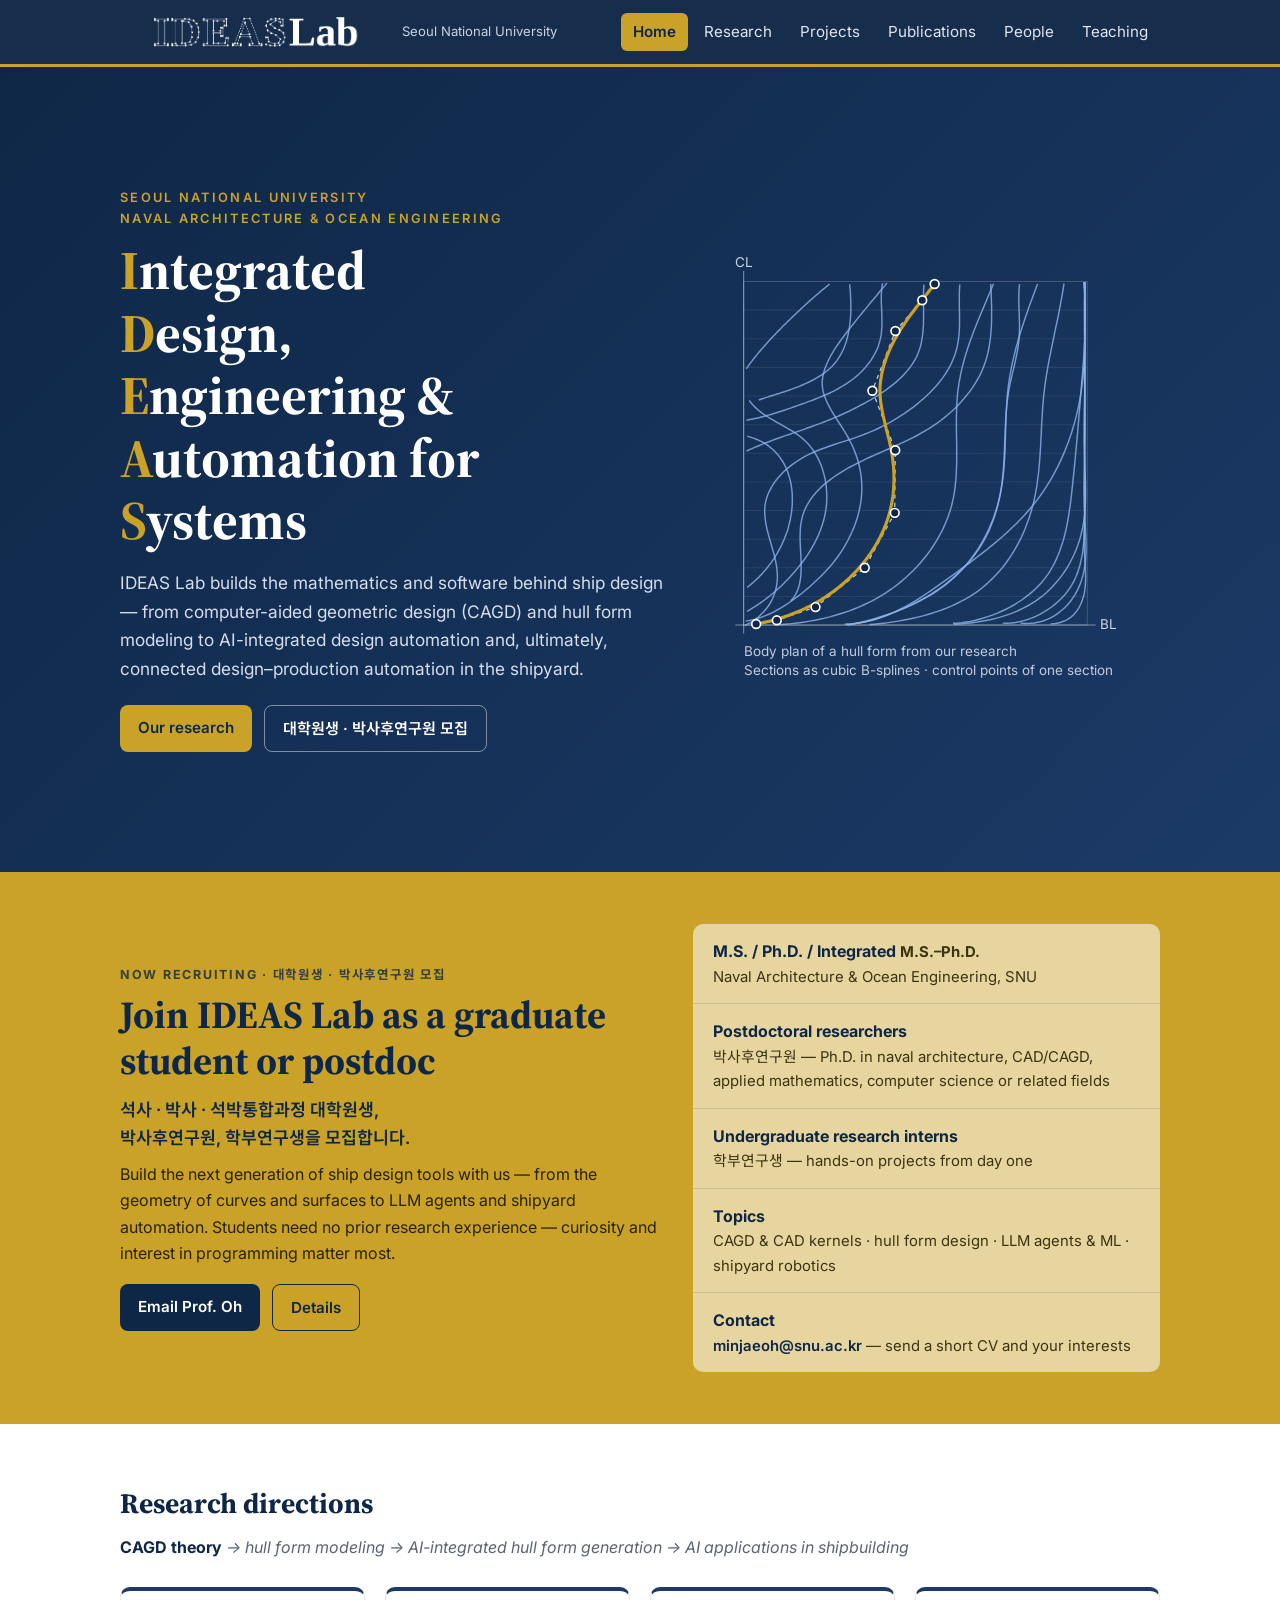
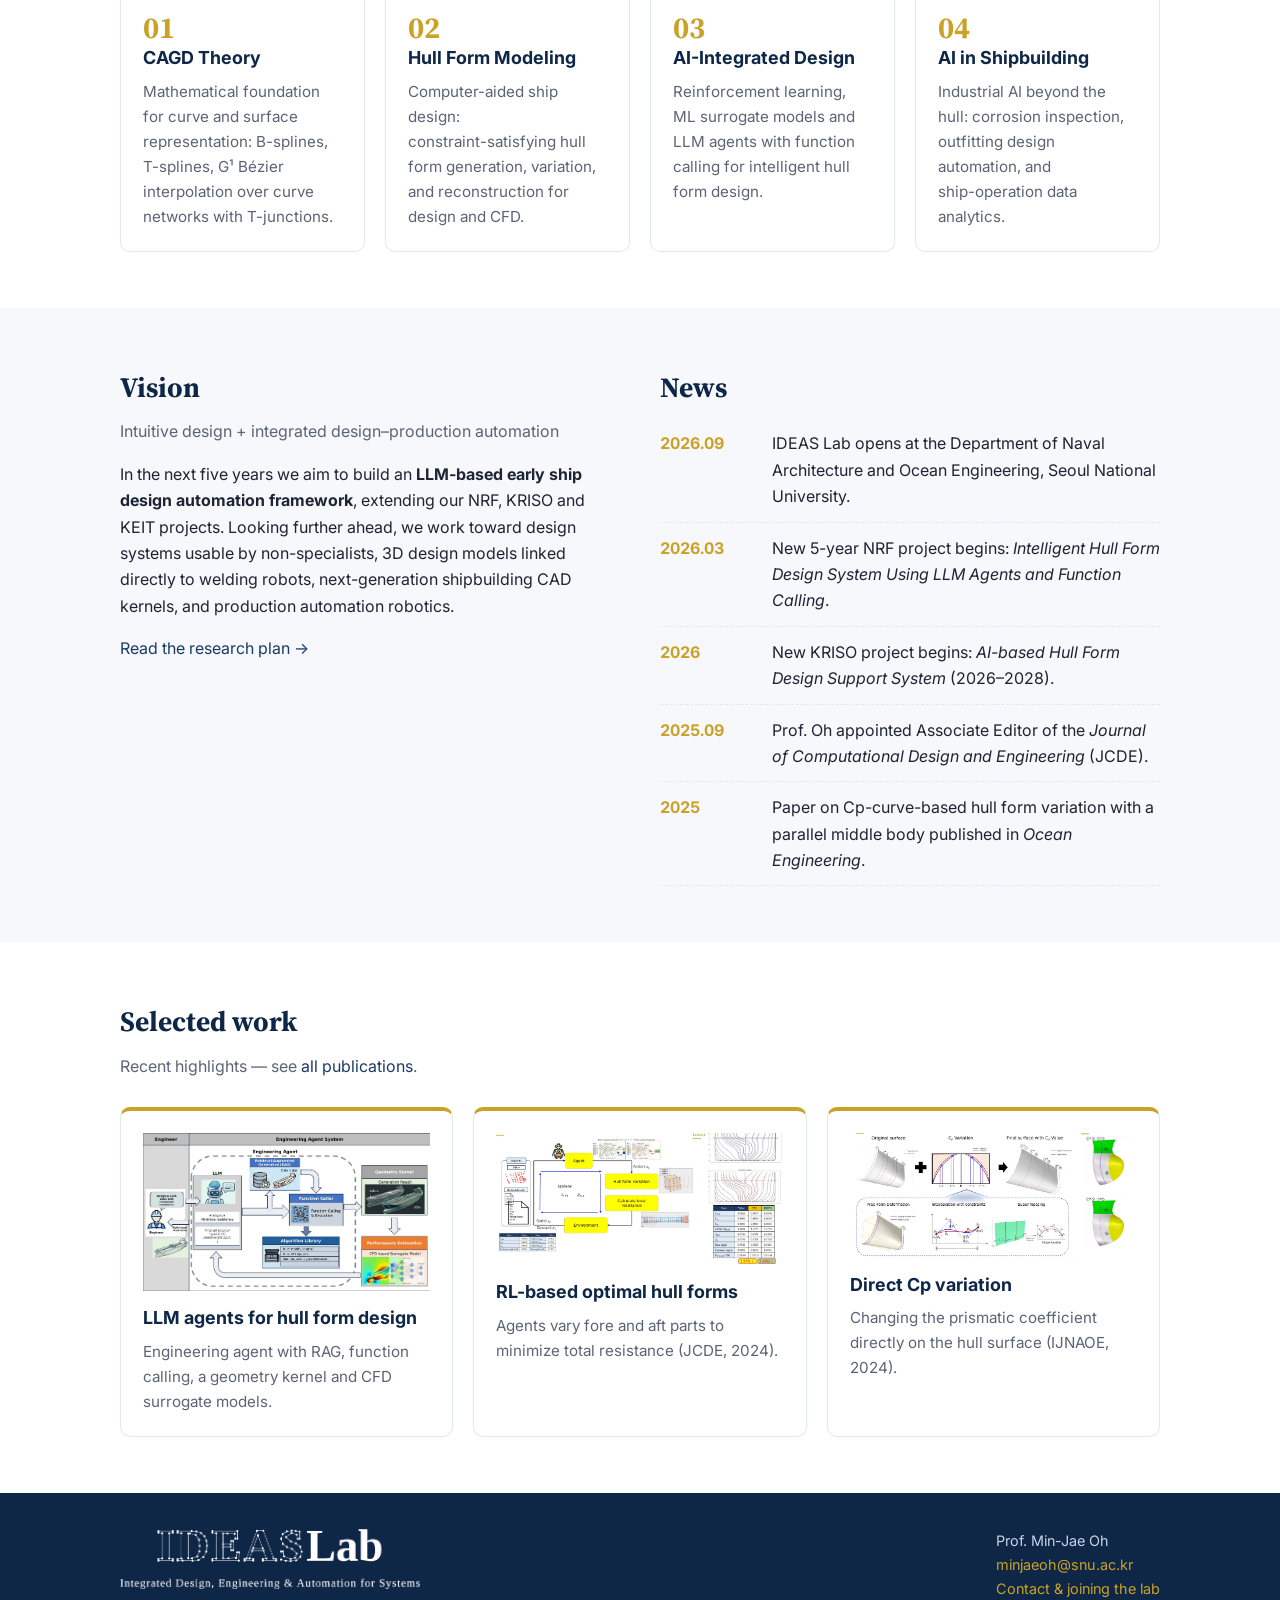
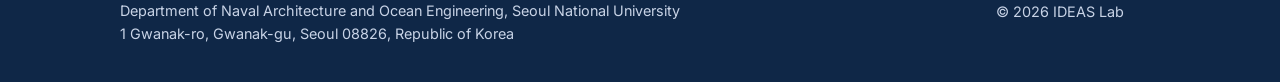
==== commit 57476861: "Per-area text alignment; no hyphenation or mid-word breaks" ====
--- a/index.html
+++ b/index.html
@@ -22,7 +22,7 @@
   <div>
     <div class="eyebrow">Seoul National University<br>Naval Architecture &amp; Ocean Engineering</div>
     <h1 class="hero-title"><span class="acr">I</span>ntegrated<br><span class="acr">D</span>esign,<br><span class="acr">E</span>ngineering &amp;<br><span class="acr">A</span>utomation for<br><span class="acr">S</span>ystems</h1>
-    <p class="lead">IDEAS Lab builds the mathematics and software behind ship design — from computer-aided geometric design (CAGD) and hull form modeling to AI-integrated design automation and, ultimately, connected design–production automation in the shipyard.</p>
+    <p class="lead body-text">IDEAS Lab builds the mathematics and software behind ship design — from <span class="nw">computer-aided</span> geometric design (CAGD) and hull form modeling to <span class="nw">AI-integrated</span> design automation and, ultimately, connected <span class="nw">design–production</span> automation in the shipyard.</p>
     <div class="cta"><a class="btn gold" href="research.html">Our research</a><a class="btn ghost" href="#recruit">대학원생 · 박사후연구원 모집</a></div>
   </div>
   <div><svg viewBox="30 0 440 426" role="img" aria-label="Body plan of a hull form with cubic B-spline section curves; control points of one section are shown"><line x1="70" y1="63.5" x2="400" y2="63.5" stroke="#fff" opacity="0.07"/><line x1="70" y1="91.0" x2="400" y2="91.0" stroke="#fff" opacity="0.07"/><line x1="70" y1="118.5" x2="400" y2="118.5" stroke="#fff" opacity="0.07"/><line x1="70" y1="146.0" x2="400" y2="146.0" stroke="#fff" opacity="0.07"/><line x1="70" y1="173.5" x2="400" y2="173.5" stroke="#fff" opacity="0.07"/><line x1="70" y1="201.0" x2="400" y2="201.0" stroke="#fff" opacity="0.07"/><line x1="70" y1="228.5" x2="400" y2="228.5" stroke="#fff" opacity="0.07"/><line x1="70" y1="256.0" x2="400" y2="256.0" stroke="#fff" opacity="0.07"/><line x1="70" y1="283.5" x2="400" y2="283.5" stroke="#fff" opacity="0.07"/><line x1="70" y1="311.0" x2="400" y2="311.0" stroke="#fff" opacity="0.07"/><line x1="70" y1="338.5" x2="400" y2="338.5" stroke="#fff" opacity="0.07"/><rect x="70" y="36" width="330" height="330" fill="none" stroke="#fff" opacity="0.18"/><line x1="70" y1="26" x2="70" y2="374" stroke="#fff" opacity="0.45"/><line x1="62" y1="366" x2="408" y2="366" stroke="#fff" opacity="0.45"/><text x="70" y="22" fill="#c8d3e6" font-size="13" font-family="Inter, sans-serif" text-anchor="middle">CL</text><text x="412" y="370" fill="#c8d3e6" font-size="13" font-family="Inter, sans-serif">BL</text><path d="M152.5,38.5 L151.5,39.3 L150.5,40.1 L149.5,40.9 L148.5,41.8 L147.5,42.6 L146.5,43.4 L145.5,44.2 L144.5,45.0 L143.5,45.9 L142.6,46.7 L141.6,47.5 L140.6,48.4 L139.6,49.2 L138.7,50.0 L137.7,50.9 L136.7,51.7 L135.8,52.6 L134.8,53.4 L133.8,54.3 L132.9,55.1 L131.9,56.0 L131.0,56.9 L130.0,57.7 L129.1,58.6 L128.1,59.4 L127.2,60.3 L126.2,61.2 L125.3,62.1 L124.4,62.9 L123.4,63.8 L122.5,64.7 L121.5,65.6 L120.6,66.5 L119.7,67.4 L118.8,68.2 L117.8,69.1 L116.9,70.0 L116.0,70.9 L115.1,71.8 L114.1,72.7 L113.2,73.6 L112.3,74.5 L111.4,75.4 L110.5,76.3 L109.6,77.2 L108.6,78.1 L107.7,79.0 L106.8,79.9 L105.9,80.9 L105.0,81.8 L104.1,82.7 L103.2,83.6 L102.3,84.5 L101.4,85.4 L100.5,86.4 L99.7,87.3 L98.8,88.2 L97.9,89.2 L97.0,90.1 L96.1,91.0 L95.3,92.0 L94.4,92.9 L93.5,93.9 L92.7,94.8 L91.8,95.8 L91.0,96.7 L90.1,97.7 L89.3,98.6 L88.4,99.6 L87.6,100.6 L86.7,101.5 L85.9,102.5 L85.1,103.5 L84.3,104.5 L83.4,105.5 L82.6,106.5 L81.8,107.5 L81.0,108.5 L80.2,109.5 L79.4,110.5 L78.6,111.5 L77.9,112.5 L77.1,113.5 L76.3,114.6 L75.5,115.6 L74.8,116.6 L74.0,117.7 L73.3,118.7 L72.5,119.8" fill="none" stroke="#8fb3e8" stroke-width="1.4" opacity="0.8"/><path d="M171.8,38.7 L171.9,40.4 L172.1,42.2 L172.3,43.9 L172.4,45.7 L172.5,47.5 L172.6,49.3 L172.7,51.1 L172.8,52.9 L172.9,54.7 L172.9,56.6 L172.9,58.4 L172.9,60.3 L172.9,62.1 L172.9,64.0 L172.8,65.8 L172.8,67.7 L172.7,69.6 L172.5,71.4 L172.4,73.3 L172.2,75.1 L172.0,77.0 L171.7,78.8 L171.5,80.6 L171.2,82.4 L170.8,84.2 L170.5,86.0 L170.1,87.8 L169.7,89.6 L169.2,91.3 L168.7,93.1 L168.1,94.8 L167.6,96.5 L166.9,98.1 L166.3,99.8 L165.6,101.4 L164.8,103.0 L164.1,104.6 L163.2,106.1 L162.4,107.7 L161.4,109.1 L160.5,110.6 L159.5,112.0 L158.4,113.4 L157.3,114.8 L156.1,116.1 L154.9,117.4 L153.7,118.6 L152.4,119.8 L151.0,121.0 L149.6,122.2 L148.2,123.3 L146.7,124.4 L145.2,125.4 L143.7,126.4 L142.1,127.4 L140.5,128.4 L138.9,129.3 L137.3,130.2 L135.6,131.1 L133.9,132.0 L132.2,132.8 L130.5,133.6 L128.7,134.4 L126.9,135.2 L125.2,135.9 L123.4,136.7 L121.6,137.4 L119.8,138.1 L118.0,138.7 L116.2,139.4 L114.4,140.0 L112.6,140.7 L110.8,141.3 L109.1,141.9 L107.3,142.4 L105.5,143.0 L103.8,143.6 L102.0,144.1 L100.3,144.7 L98.6,145.2 L96.9,145.7 L95.3,146.2 L93.6,146.8 L92.0,147.3 L90.5,147.8 L88.9,148.3 L87.4,148.8 L85.9,149.3 L84.5,149.8" fill="none" stroke="#8fb3e8" stroke-width="1.4" opacity="0.8"/><path d="M207.7,37.3 L204.4,41.4 L201.1,45.2 L198.1,49.0 L195.1,52.5 L192.2,56.0 L189.4,59.4 L186.6,62.8 L183.8,66.2 L181.1,69.5 L178.4,72.9 L175.7,76.3 L172.9,79.8 L170.0,83.5 L167.2,87.2 L164.3,91.1 L161.4,95.1 L158.7,99.1 L156.1,103.2 L153.6,107.4 L151.4,111.6 L149.5,115.9 L147.9,120.1 L146.6,124.4 L145.8,128.6 L145.4,132.8 L145.6,136.9 L146.2,141.0 L147.3,145.1 L148.8,149.1 L150.6,153.1 L152.7,157.1 L154.9,161.1 L157.4,165.1 L159.9,169.1 L162.5,173.1 L165.1,177.1 L167.6,181.2 L170.0,185.2 L172.2,189.4 L174.3,193.5 L176.1,197.8 L177.7,202.0 L179.2,206.3 L180.4,210.6 L181.4,214.9 L182.3,219.3 L182.9,223.7 L183.3,228.1 L183.5,232.5 L183.5,237.0 L183.2,241.5 L182.8,245.9 L182.1,250.4 L181.2,254.8 L180.1,259.3 L178.9,263.7 L177.4,268.1 L175.8,272.4 L174.0,276.6 L172.0,280.8 L169.9,285.0 L167.7,289.0 L165.3,293.0 L162.8,296.8 L160.2,300.6 L157.4,304.2 L154.6,307.8 L151.6,311.2 L148.6,314.6 L145.4,317.9 L142.2,321.1 L138.9,324.2 L135.5,327.3 L132.1,330.3 L128.5,333.2 L125.0,336.1 L121.3,338.9 L117.6,341.6 L113.9,344.3 L110.1,346.8 L106.2,349.2 L102.2,351.5 L98.2,353.7 L94.1,355.6 L89.8,357.4 L85.5,359.0 L81.1,360.3 L76.6,361.4 L72.0,362.2" fill="none" stroke="#8fb3e8" stroke-width="1.4" opacity="0.8"/><path d="M243.2,39.0 L243.0,41.7 L242.8,44.4 L242.7,47.1 L242.7,49.9 L242.7,52.8 L242.7,55.7 L242.7,58.6 L242.8,61.6 L242.8,64.6 L242.8,67.6 L242.8,70.6 L242.7,73.6 L242.7,76.6 L242.5,79.6 L242.3,82.6 L242.0,85.6 L241.7,88.5 L241.2,91.4 L240.7,94.3 L240.1,97.1 L239.3,99.9 L238.4,102.6 L237.4,105.2 L236.3,107.8 L235.0,110.3 L233.6,112.8 L232.1,115.2 L230.5,117.5 L228.7,119.8 L226.9,122.1 L225.0,124.2 L223.0,126.4 L220.9,128.4 L218.8,130.4 L216.6,132.4 L214.3,134.3 L211.9,136.2 L209.6,138.0 L207.1,139.8 L204.7,141.5 L202.2,143.2 L199.6,144.9 L197.1,146.5 L194.5,148.0 L192.0,149.6 L189.4,151.0 L186.8,152.5 L184.2,153.9 L181.6,155.3 L179.0,156.7 L176.4,158.0 L173.8,159.3 L171.2,160.6 L168.5,161.8 L165.9,163.0 L163.2,164.2 L160.6,165.4 L157.9,166.5 L155.2,167.7 L152.5,168.8 L149.8,169.8 L147.1,170.9 L144.4,172.0 L141.6,173.0 L138.9,174.0 L136.1,175.0 L133.4,176.0 L130.6,177.0 L127.8,178.0 L125.0,179.0 L122.2,180.0 L119.4,180.9 L116.5,181.9 L113.7,182.9 L110.9,183.8 L108.1,184.8 L105.3,185.8 L102.5,186.8 L99.7,187.8 L96.9,188.8 L94.2,189.9 L91.4,190.9 L88.7,192.0 L86.0,193.1 L83.3,194.2 L80.6,195.3 L78.0,196.5 L75.3,197.6 L72.7,198.9" fill="none" stroke="#8fb3e8" stroke-width="1.4" opacity="0.8"/><path d="M277.6,38.9 L277.3,43.5 L277.1,48.2 L277.1,53.0 L277.1,58.0 L277.2,62.9 L277.3,68.0 L277.3,73.0 L277.3,78.1 L277.1,83.1 L276.7,88.1 L276.1,93.0 L275.2,97.9 L274.1,102.6 L272.6,107.2 L270.8,111.7 L268.8,116.1 L266.4,120.4 L263.9,124.5 L261.1,128.6 L258.1,132.5 L254.9,136.3 L251.5,139.9 L248.0,143.5 L244.4,146.9 L240.6,150.3 L236.8,153.5 L232.9,156.6 L228.9,159.5 L224.8,162.4 L220.7,165.1 L216.5,167.8 L212.2,170.3 L207.9,172.7 L203.5,175.0 L199.1,177.2 L194.6,179.2 L190.0,181.2 L185.4,183.0 L180.7,184.7 L176.0,186.4 L171.2,188.0 L166.5,189.5 L161.7,191.0 L157.0,192.6 L152.2,194.2 L147.5,195.9 L142.9,197.6 L138.3,199.5 L133.7,201.6 L129.3,203.8 L124.9,206.3 L120.7,209.0 L116.6,211.9 L112.7,215.0 L108.9,218.3 L105.5,221.8 L102.2,225.5 L99.3,229.4 L96.8,233.4 L94.6,237.5 L92.8,241.8 L91.4,246.3 L90.5,250.8 L90.2,255.5 L90.3,260.2 L90.8,265.0 L91.6,269.9 L92.7,274.9 L94.0,279.9 L95.4,284.9 L96.9,290.0 L98.3,295.0 L99.7,300.0 L100.8,305.1 L101.7,310.0 L102.2,315.0 L102.4,319.8 L102.1,324.6 L101.4,329.3 L100.3,333.9 L98.7,338.3 L96.8,342.6 L94.4,346.7 L91.5,350.6 L88.3,354.2 L84.7,357.7 L80.6,360.9 L76.1,363.8 L71.2,366.4" fill="none" stroke="#8fb3e8" stroke-width="1.4" opacity="0.8"/><path d="M307.3,38.4 L307.5,42.8 L307.7,47.2 L307.8,51.6 L308.0,56.1 L308.1,60.6 L308.1,65.1 L308.1,69.6 L308.1,74.0 L307.9,78.5 L307.6,83.0 L307.3,87.4 L306.8,91.8 L306.2,96.2 L305.4,100.6 L304.5,104.9 L303.4,109.1 L302.1,113.3 L300.6,117.4 L299.0,121.5 L297.1,125.5 L295.0,129.4 L292.8,133.2 L290.4,137.0 L287.9,140.6 L285.1,144.2 L282.3,147.7 L279.3,151.1 L276.2,154.5 L273.0,157.7 L269.7,160.8 L266.3,163.8 L262.8,166.7 L259.2,169.5 L255.5,172.2 L251.8,174.7 L248.0,177.2 L244.2,179.5 L240.4,181.7 L236.5,183.9 L232.5,185.9 L228.6,187.9 L224.6,189.8 L220.6,191.7 L216.5,193.5 L212.5,195.3 L208.4,197.1 L204.3,198.9 L200.3,200.7 L196.2,202.5 L192.1,204.3 L188.0,206.2 L183.9,208.2 L179.8,210.2 L175.8,212.3 L171.7,214.4 L167.8,216.7 L163.8,219.0 L160.0,221.5 L156.2,224.0 L152.6,226.7 L149.1,229.4 L145.8,232.3 L142.6,235.3 L139.7,238.4 L136.9,241.7 L134.4,245.1 L132.1,248.6 L130.1,252.3 L128.3,256.1 L126.9,260.1 L125.8,264.2 L125.0,268.5 L124.5,272.9 L124.3,277.5 L124.2,282.1 L124.3,286.9 L124.5,291.6 L124.8,296.4 L125.0,301.1 L125.2,305.9 L125.2,310.5 L125.1,315.1 L124.8,319.6 L124.2,323.9 L123.3,328.1 L122.0,332.1 L120.3,335.8 L118.1,339.4 L115.3,342.6" fill="none" stroke="#8fb3e8" stroke-width="1.4" opacity="0.8"/><path d="M310.0,38.1 L308.1,42.6 L306.2,47.1 L304.3,51.6 L302.4,56.1 L300.5,60.6 L298.6,65.1 L296.7,69.6 L294.8,74.2 L293.0,78.7 L291.2,83.3 L289.5,87.8 L287.8,92.4 L286.2,97.0 L284.7,101.6 L283.3,106.2 L281.9,110.9 L280.6,115.5 L279.5,120.2 L278.4,124.9 L277.5,129.7 L276.7,134.4 L276.0,139.2 L275.4,144.0 L275.0,148.9 L274.7,153.7 L274.5,158.6 L274.4,163.5 L274.3,168.5 L274.3,173.4 L274.3,178.3 L274.4,183.3 L274.5,188.2 L274.6,193.2 L274.6,198.1 L274.6,203.0 L274.6,208.0 L274.5,212.9 L274.3,217.7 L274.1,222.6 L273.7,227.4 L273.2,232.2 L272.6,237.0 L271.8,241.8 L270.8,246.5 L269.7,251.1 L268.4,255.7 L266.9,260.3 L265.2,264.8 L263.4,269.2 L261.4,273.6 L259.2,278.0 L256.8,282.2 L254.4,286.4 L251.7,290.5 L249.0,294.5 L246.1,298.5 L243.0,302.3 L239.8,306.1 L236.6,309.7 L233.2,313.3 L229.6,316.7 L226.0,320.1 L222.3,323.3 L218.5,326.4 L214.6,329.4 L210.6,332.2 L206.5,335.0 L202.3,337.6 L198.1,340.0 L193.8,342.4 L189.4,344.6 L185.0,346.7 L180.5,348.7 L176.0,350.5 L171.4,352.3 L166.8,353.9 L162.1,355.4 L157.4,356.8 L152.7,358.1 L147.9,359.3 L143.1,360.4 L138.3,361.4 L133.5,362.2 L128.7,363.0 L123.8,363.7 L119.0,364.3 L114.1,364.8 L109.3,365.2 L104.5,365.6" fill="none" stroke="#8fb3e8" stroke-width="1.4" opacity="0.8"/><path d="M335.0,38.5 L334.5,43.1 L334.3,47.7 L334.2,52.3 L334.3,56.9 L334.4,61.6 L334.6,66.3 L334.7,70.9 L334.9,75.6 L334.9,80.2 L334.8,84.8 L334.6,89.4 L334.2,94.0 L333.6,98.6 L332.8,103.1 L331.9,107.6 L331.0,112.1 L330.0,116.6 L328.9,121.1 L327.8,125.6 L326.8,130.1 L325.8,134.6 L324.9,139.1 L324.2,143.6 L323.5,148.2 L322.9,152.8 L322.5,157.4 L322.1,162.0 L321.8,166.6 L321.5,171.2 L321.3,175.8 L321.1,180.5 L320.9,185.1 L320.7,189.8 L320.6,194.4 L320.4,199.1 L320.2,203.7 L319.9,208.3 L319.7,213.0 L319.3,217.6 L318.9,222.2 L318.4,226.8 L317.8,231.4 L317.1,236.0 L316.4,240.5 L315.4,245.1 L314.4,249.6 L313.2,254.0 L311.9,258.5 L310.5,262.8 L308.9,267.2 L307.2,271.5 L305.4,275.7 L303.4,279.8 L301.2,283.9 L298.9,287.9 L296.5,291.9 L293.9,295.7 L291.1,299.5 L288.2,303.1 L285.2,306.7 L282.1,310.1 L278.8,313.5 L275.5,316.8 L272.0,319.9 L268.5,322.9 L264.9,325.9 L261.2,328.7 L257.4,331.4 L253.5,333.9 L249.6,336.4 L245.7,338.8 L241.7,341.1 L237.6,343.2 L233.5,345.3 L229.3,347.4 L225.1,349.3 L220.8,351.2 L216.5,353.0 L212.2,354.8 L207.8,356.5 L203.4,358.0 L199.0,359.5 L194.5,360.8 L190.0,362.0 L185.5,363.0 L180.9,363.9 L176.3,364.5 L171.7,364.9 L167.0,365.1" fill="none" stroke="#8fb3e8" stroke-width="1.4" opacity="0.8"/><path d="M352.2,38.3 L350.6,42.7 L349.0,47.0 L347.4,51.4 L345.8,55.7 L344.2,60.1 L342.7,64.5 L341.1,68.9 L339.6,73.3 L338.2,77.7 L336.7,82.1 L335.4,86.5 L334.0,91.0 L332.8,95.4 L331.5,99.9 L330.4,104.4 L329.3,108.9 L328.2,113.4 L327.3,117.9 L326.4,122.5 L325.6,127.0 L324.9,131.6 L324.2,136.2 L323.7,140.8 L323.2,145.4 L322.9,150.1 L322.6,154.7 L322.3,159.4 L322.1,164.1 L321.9,168.8 L321.8,173.4 L321.6,178.1 L321.5,182.8 L321.4,187.5 L321.2,192.2 L321.1,196.8 L320.9,201.5 L320.6,206.2 L320.3,210.8 L320.0,215.4 L319.5,220.1 L319.0,224.7 L318.4,229.3 L317.7,233.8 L316.8,238.4 L315.9,242.9 L314.8,247.4 L313.6,251.8 L312.2,256.2 L310.8,260.6 L309.2,265.0 L307.4,269.2 L305.6,273.5 L303.6,277.7 L301.5,281.8 L299.3,285.8 L296.9,289.8 L294.5,293.7 L291.9,297.5 L289.2,301.3 L286.4,304.9 L283.4,308.5 L280.4,311.9 L277.2,315.3 L273.9,318.5 L270.5,321.7 L267.0,324.7 L263.4,327.6 L259.6,330.4 L255.8,333.1 L251.9,335.7 L247.8,338.1 L243.7,340.4 L239.5,342.7 L235.3,344.8 L231.0,346.8 L226.7,348.8 L222.3,350.6 L217.9,352.3 L213.4,354.0 L209.0,355.5 L204.5,357.0 L200.1,358.4 L195.6,359.8 L191.2,361.0 L186.8,362.2 L182.4,363.3 L178.1,364.3 L173.8,365.3 L169.6,366.2" fill="none" stroke="#8fb3e8" stroke-width="1.4" opacity="0.8"/><path d="M377.6,38.1 L376.9,42.9 L376.1,47.6 L375.3,52.3 L374.4,57.0 L373.5,61.7 L372.6,66.4 L371.7,71.1 L370.7,75.8 L369.7,80.4 L368.7,85.1 L367.8,89.8 L366.8,94.4 L365.8,99.1 L364.9,103.8 L363.9,108.5 L363.0,113.1 L362.2,117.8 L361.4,122.5 L360.6,127.2 L359.9,131.9 L359.2,136.7 L358.7,141.4 L358.1,146.1 L357.7,150.9 L357.3,155.7 L357.0,160.5 L356.7,165.2 L356.4,170.0 L356.1,174.8 L355.9,179.6 L355.7,184.4 L355.4,189.2 L355.2,194.0 L354.9,198.8 L354.6,203.6 L354.2,208.4 L353.8,213.2 L353.4,217.9 L352.8,222.7 L352.2,227.4 L351.6,232.1 L350.8,236.8 L349.9,241.5 L348.9,246.2 L347.8,250.8 L346.5,255.4 L345.1,260.0 L343.6,264.5 L342.0,269.0 L340.3,273.5 L338.4,277.9 L336.4,282.2 L334.2,286.5 L332.0,290.7 L329.6,294.8 L327.1,298.8 L324.4,302.8 L321.7,306.6 L318.8,310.4 L315.8,314.0 L312.6,317.5 L309.3,320.9 L305.9,324.2 L302.4,327.4 L298.8,330.4 L295.0,333.3 L291.1,336.0 L287.0,338.6 L282.9,341.1 L278.6,343.3 L274.3,345.5 L269.9,347.5 L265.4,349.4 L260.8,351.2 L256.2,352.8 L251.5,354.4 L246.8,355.8 L242.1,357.1 L237.3,358.3 L232.5,359.4 L227.8,360.4 L223.0,361.3 L218.3,362.2 L213.6,362.9 L209.0,363.6 L204.4,364.2 L199.9,364.7 L195.4,365.1 L191.0,365.5" fill="none" stroke="#8fb3e8" stroke-width="1.4" opacity="0.8"/><path d="M397.9,38.4 L397.9,43.4 L397.9,48.3 L397.9,53.2 L398.0,58.2 L398.0,63.1 L398.0,68.1 L398.0,73.0 L398.0,78.0 L398.0,82.9 L397.9,87.8 L397.8,92.7 L397.7,97.7 L397.6,102.6 L397.4,107.5 L397.1,112.4 L396.8,117.3 L396.4,122.2 L395.9,127.1 L395.4,132.0 L394.8,136.9 L394.1,141.8 L393.3,146.6 L392.5,151.5 L391.5,156.3 L390.4,161.2 L389.3,166.0 L388.0,170.8 L386.6,175.5 L385.2,180.3 L383.6,185.0 L382.0,189.7 L380.2,194.3 L378.4,198.9 L376.4,203.5 L374.4,208.0 L372.3,212.5 L370.0,216.9 L367.7,221.2 L365.3,225.5 L362.7,229.8 L360.1,233.9 L357.4,238.0 L354.6,242.1 L351.7,246.0 L348.6,249.9 L345.5,253.7 L342.3,257.4 L339.1,261.0 L335.7,264.6 L332.3,268.1 L328.7,271.6 L325.2,274.9 L321.5,278.3 L317.8,281.6 L314.1,284.8 L310.3,288.0 L306.4,291.1 L302.5,294.3 L298.6,297.3 L294.6,300.4 L290.7,303.4 L286.7,306.4 L282.6,309.4 L278.6,312.3 L274.6,315.3 L270.5,318.2 L266.5,321.1 L262.4,324.0 L258.4,326.9 L254.3,329.8 L250.2,332.6 L246.1,335.4 L242.0,338.2 L237.9,340.8 L233.7,343.4 L229.5,345.9 L225.2,348.3 L220.9,350.5 L216.5,352.7 L212.0,354.7 L207.5,356.6 L202.9,358.3 L198.2,359.9 L193.5,361.3 L188.6,362.5 L183.7,363.5 L178.6,364.3 L173.4,364.9 L168.1,365.2" fill="none" stroke="#8fb3e8" stroke-width="1.4" opacity="0.8"/><path d="M203.5,37.6 L203.0,39.8 L202.7,42.0 L202.5,44.2 L202.3,46.5 L202.2,48.8 L202.2,51.1 L202.2,53.5 L202.2,55.9 L202.3,58.3 L202.4,60.7 L202.5,63.1 L202.6,65.6 L202.7,68.0 L202.7,70.5 L202.8,72.9 L202.8,75.4 L202.8,77.8 L202.7,80.2 L202.5,82.6 L202.3,85.0 L202.0,87.3 L201.6,89.6 L201.1,91.9 L200.5,94.2 L199.8,96.4 L199.1,98.6 L198.2,100.8 L197.2,102.9 L196.2,105.0 L195.1,107.0 L193.9,109.0 L192.6,111.0 L191.3,112.9 L189.9,114.8 L188.4,116.7 L186.9,118.5 L185.3,120.2 L183.7,122.0 L182.0,123.6 L180.2,125.3 L178.4,126.9 L176.6,128.4 L174.7,129.9 L172.8,131.3 L170.9,132.7 L168.9,134.0 L166.9,135.3 L164.9,136.6 L162.8,137.8 L160.7,139.0 L158.6,140.1 L156.5,141.2 L154.4,142.3 L152.2,143.3 L150.0,144.3 L147.8,145.2 L145.6,146.2 L143.4,147.1 L141.2,148.0 L138.9,148.9 L136.7,149.8 L134.4,150.6 L132.2,151.4 L129.9,152.3 L127.7,153.1 L125.4,153.9 L123.1,154.7 L120.9,155.5 L118.6,156.3 L116.4,157.1 L114.1,157.9 L111.9,158.6 L109.7,159.4 L107.4,160.1 L105.1,160.9 L102.9,161.6 L100.6,162.3 L98.3,163.0 L96.1,163.7 L93.8,164.3 L91.5,165.0 L89.2,165.6 L86.8,166.2 L84.5,166.8 L82.2,167.3 L79.8,167.8 L77.4,168.3 L75.0,168.7 L72.6,169.2" fill="none" stroke="#8fb3e8" stroke-width="1.4" opacity="0.8"/><path d="M73.4,184.6 L75.7,185.2 L77.9,185.9 L80.1,186.7 L82.2,187.5 L84.2,188.3 L86.2,189.3 L88.1,190.3 L89.9,191.3 L91.7,192.4 L93.4,193.6 L95.0,194.8 L96.6,196.1 L98.1,197.4 L99.5,198.8 L100.9,200.2 L102.2,201.6 L103.5,203.1 L104.6,204.7 L105.8,206.3 L106.8,207.9 L107.9,209.5 L108.8,211.2 L109.7,212.9 L110.5,214.7 L111.3,216.5 L112.1,218.3 L112.7,220.1 L113.3,222.0 L113.9,223.9 L114.4,225.8 L114.9,227.7 L115.3,229.6 L115.6,231.6 L115.9,233.5 L116.2,235.5 L116.4,237.5 L116.6,239.5 L116.7,241.5 L116.7,243.5 L116.8,245.5 L116.7,247.6 L116.7,249.6 L116.6,251.6 L116.4,253.6 L116.2,255.6 L116.0,257.6 L115.7,259.6 L115.3,261.6 L115.0,263.6 L114.6,265.6 L114.1,267.5 L113.6,269.5 L113.1,271.4 L112.6,273.4 L112.0,275.3 L111.3,277.2 L110.7,279.1 L109.9,281.0 L109.2,282.8 L108.4,284.7 L107.6,286.5 L106.8,288.4 L105.9,290.2 L105.0,292.0 L104.0,293.8 L103.1,295.5 L102.1,297.3 L101.0,299.0 L100.0,300.7 L98.9,302.4 L97.7,304.1 L96.6,305.7 L95.4,307.3 L94.2,308.9 L93.0,310.5 L91.7,312.1 L90.4,313.6 L89.1,315.1 L87.8,316.6 L86.4,318.0 L85.0,319.5 L83.6,320.9 L82.2,322.2 L80.7,323.6 L79.3,324.9 L77.8,326.2 L76.3,327.5 L74.7,328.7 L73.2,329.9" fill="none" stroke="#8fb3e8" stroke-width="1.4" opacity="0.8"/><path d="M75.4,150.3 L77.2,152.7 L79.2,154.9 L81.2,156.9 L83.4,158.9 L85.6,160.8 L88.0,162.6 L90.4,164.3 L92.9,165.9 L95.5,167.5 L98.1,169.0 L100.7,170.5 L103.3,172.0 L106.0,173.5 L108.6,175.0 L111.3,176.5 L113.9,178.0 L116.4,179.5 L119.0,181.2 L121.4,182.8 L123.8,184.6 L126.1,186.4 L128.3,188.4 L130.4,190.4 L132.4,192.5 L134.3,194.8 L136.1,197.1 L137.8,199.6 L139.3,202.1 L140.8,204.7 L142.1,207.3 L143.3,210.1 L144.5,212.8 L145.5,215.7 L146.4,218.6 L147.2,221.5 L147.9,224.4 L148.5,227.4 L149.0,230.4 L149.4,233.4 L149.6,236.4 L149.8,239.5 L149.9,242.5 L149.8,245.5 L149.7,248.5 L149.4,251.5 L149.1,254.4 L148.6,257.4 L148.0,260.3 L147.4,263.1 L146.6,266.0 L145.8,268.8 L144.9,271.6 L143.9,274.4 L142.8,277.1 L141.7,279.8 L140.4,282.5 L139.1,285.2 L137.8,287.8 L136.3,290.4 L134.8,293.0 L133.3,295.5 L131.7,298.0 L130.0,300.5 L128.3,303.0 L126.5,305.4 L124.7,307.8 L122.8,310.1 L120.9,312.5 L119.0,314.8 L117.0,317.0 L115.0,319.3 L112.9,321.5 L110.8,323.6 L108.7,325.8 L106.6,327.9 L104.4,329.9 L102.1,331.9 L99.9,333.9 L97.6,335.9 L95.3,337.8 L92.9,339.6 L90.6,341.4 L88.2,343.2 L85.7,344.9 L83.3,346.6 L80.8,348.2 L78.3,349.8 L75.8,351.3 L73.3,352.8" fill="none" stroke="#8fb3e8" stroke-width="1.4" opacity="0.8"/><path d="M396.5,36.7 L396.9,41.1 L397.3,45.4 L397.6,49.7 L397.8,54.1 L398.0,58.5 L398.1,62.9 L398.1,67.3 L398.1,71.7 L398.1,76.1 L398.0,80.5 L397.8,84.9 L397.7,89.3 L397.5,93.8 L397.2,98.2 L397.0,102.6 L396.7,107.0 L396.4,111.4 L396.0,115.9 L395.7,120.3 L395.4,124.7 L395.0,129.1 L394.6,133.4 L394.3,137.8 L393.9,142.2 L393.6,146.5 L393.2,150.9 L392.9,155.2 L392.5,159.6 L392.1,163.9 L391.8,168.3 L391.4,172.6 L391.0,176.9 L390.7,181.3 L390.3,185.6 L389.9,189.9 L389.5,194.3 L389.1,198.6 L388.7,203.0 L388.3,207.4 L387.9,211.7 L387.4,216.1 L387.0,220.5 L386.5,224.9 L386.1,229.4 L385.6,233.8 L385.1,238.3 L384.6,242.7 L384.1,247.2 L383.5,251.6 L382.8,256.1 L382.1,260.5 L381.4,264.9 L380.6,269.3 L379.7,273.7 L378.7,278.0 L377.6,282.2 L376.4,286.4 L375.0,290.6 L373.6,294.7 L372.0,298.7 L370.3,302.6 L368.5,306.5 L366.5,310.2 L364.3,313.9 L362.0,317.5 L359.5,320.9 L356.8,324.3 L353.9,327.5 L350.8,330.6 L347.6,333.6 L344.2,336.5 L340.7,339.2 L337.0,341.9 L333.2,344.3 L329.4,346.7 L325.4,348.9 L321.4,351.0 L317.2,352.9 L313.1,354.7 L308.9,356.4 L304.6,357.9 L300.4,359.2 L296.1,360.4 L291.8,361.5 L287.6,362.4 L283.4,363.1 L279.2,363.7 L275.1,364.1 L271.1,364.3" fill="none" stroke="#8fb3e8" stroke-width="1.4" opacity="0.8"/><path d="M397.9,36.6 L397.7,41.1 L397.5,45.6 L397.4,50.2 L397.3,54.7 L397.3,59.2 L397.3,63.8 L397.3,68.3 L397.3,72.9 L397.4,77.4 L397.4,82.0 L397.5,86.5 L397.6,91.1 L397.7,95.7 L397.7,100.2 L397.8,104.8 L397.8,109.4 L397.9,113.9 L397.9,118.5 L397.9,123.0 L397.8,127.5 L397.8,132.1 L397.7,136.6 L397.6,141.1 L397.5,145.6 L397.4,150.2 L397.3,154.7 L397.2,159.2 L397.2,163.7 L397.1,168.3 L397.0,172.8 L397.0,177.3 L397.0,181.9 L397.0,186.4 L397.0,191.0 L397.1,195.5 L397.2,200.1 L397.4,204.7 L397.5,209.3 L397.7,213.8 L397.9,218.4 L398.1,223.0 L398.2,227.6 L398.3,232.2 L398.4,236.8 L398.3,241.3 L398.3,245.9 L398.1,250.4 L397.8,254.9 L397.4,259.4 L396.9,263.9 L396.3,268.3 L395.5,272.7 L394.5,277.1 L393.4,281.5 L392.1,285.8 L390.6,290.1 L389.0,294.3 L387.2,298.5 L385.2,302.5 L383.1,306.6 L380.8,310.5 L378.4,314.3 L375.8,318.0 L373.0,321.6 L370.1,325.1 L367.1,328.5 L363.9,331.8 L360.6,334.9 L357.2,337.8 L353.6,340.6 L349.9,343.2 L346.0,345.7 L342.1,347.9 L338.0,350.0 L333.9,352.0 L329.6,353.8 L325.3,355.4 L320.9,356.9 L316.5,358.3 L312.0,359.5 L307.5,360.6 L303.0,361.5 L298.5,362.3 L294.0,363.1 L289.5,363.7 L285.0,364.2 L280.6,364.6 L276.2,364.9 L271.8,365.1" fill="none" stroke="#8fb3e8" stroke-width="1.4" opacity="0.8"/><path d="M397.6,36.4 L397.6,40.7 L397.5,44.9 L397.5,49.1 L397.5,53.3 L397.5,57.5 L397.5,61.7 L397.5,65.9 L397.5,70.1 L397.5,74.2 L397.5,78.4 L397.5,82.6 L397.5,86.7 L397.6,90.9 L397.6,95.1 L397.6,99.2 L397.6,103.4 L397.6,107.6 L397.6,111.8 L397.6,115.9 L397.6,120.1 L397.6,124.3 L397.6,128.5 L397.6,132.7 L397.5,136.9 L397.5,141.2 L397.5,145.4 L397.5,149.6 L397.5,153.8 L397.4,158.0 L397.4,162.2 L397.4,166.4 L397.4,170.6 L397.4,174.8 L397.4,178.9 L397.4,183.1 L397.4,187.3 L397.4,191.4 L397.5,195.6 L397.5,199.7 L397.5,203.9 L397.6,208.0 L397.6,212.2 L397.6,216.3 L397.7,220.5 L397.7,224.6 L397.7,228.8 L397.7,232.9 L397.7,237.1 L397.8,241.3 L397.8,245.5 L397.7,249.7 L397.7,253.9 L397.7,258.1 L397.7,262.4 L397.6,266.6 L397.5,270.9 L397.3,275.2 L397.1,279.4 L396.9,283.7 L396.5,287.9 L396.0,292.1 L395.5,296.2 L394.8,300.3 L393.9,304.3 L393.0,308.3 L391.8,312.2 L390.5,316.1 L389.0,319.8 L387.3,323.5 L385.3,327.1 L383.2,330.5 L380.8,333.9 L378.2,337.1 L375.3,340.2 L372.3,343.1 L369.1,345.9 L365.7,348.6 L362.2,351.0 L358.5,353.3 L354.8,355.4 L350.9,357.3 L347.0,359.0 L343.0,360.5 L339.0,361.7 L334.9,362.7 L330.9,363.5 L326.8,364.0 L322.8,364.2 L318.8,364.1" fill="none" stroke="#8fb3e8" stroke-width="1.4" opacity="0.8"/><path d="M397.2,36.4 L397.4,40.6 L397.5,44.7 L397.6,48.8 L397.6,52.9 L397.7,57.0 L397.7,61.1 L397.7,65.2 L397.7,69.3 L397.6,73.4 L397.6,77.4 L397.5,81.5 L397.5,85.6 L397.4,89.6 L397.4,93.7 L397.3,97.8 L397.3,101.9 L397.3,105.9 L397.3,110.0 L397.3,114.1 L397.3,118.2 L397.3,122.3 L397.4,126.4 L397.4,130.5 L397.5,134.6 L397.6,138.7 L397.6,142.8 L397.7,147.0 L397.8,151.1 L397.8,155.2 L397.9,159.3 L397.9,163.4 L397.9,167.5 L397.9,171.6 L397.9,175.6 L397.9,179.7 L397.9,183.8 L397.8,187.9 L397.7,191.9 L397.6,196.0 L397.5,200.0 L397.4,204.1 L397.3,208.1 L397.2,212.2 L397.1,216.2 L397.0,220.3 L396.9,224.3 L396.9,228.4 L396.8,232.5 L396.8,236.6 L396.8,240.6 L396.9,244.7 L397.0,248.9 L397.1,253.0 L397.3,257.1 L397.5,261.3 L397.7,265.5 L398.0,269.6 L398.2,273.8 L398.4,278.0 L398.6,282.1 L398.7,286.2 L398.8,290.4 L398.8,294.5 L398.6,298.5 L398.4,302.6 L398.0,306.6 L397.4,310.5 L396.7,314.4 L395.8,318.3 L394.7,322.1 L393.5,325.9 L391.9,329.5 L390.2,333.2 L388.2,336.7 L386.0,340.0 L383.7,343.3 L381.1,346.4 L378.3,349.3 L375.3,352.0 L372.1,354.5 L368.7,356.8 L365.2,358.8 L361.5,360.5 L357.6,362.0 L353.5,363.1 L349.3,363.9 L345.0,364.3 L340.5,364.4 L335.8,364.1" fill="none" stroke="#8fb3e8" stroke-width="1.4" opacity="0.8"/><path d="M397.6,36.6 L397.5,40.4 L397.5,44.3 L397.5,48.2 L397.5,52.1 L397.5,56.0 L397.5,59.8 L397.5,63.7 L397.5,67.6 L397.5,71.5 L397.5,75.4 L397.5,79.3 L397.5,83.1 L397.5,87.0 L397.5,90.9 L397.5,94.8 L397.5,98.7 L397.5,102.5 L397.5,106.4 L397.5,110.3 L397.5,114.2 L397.5,118.1 L397.5,122.0 L397.5,125.8 L397.5,129.7 L397.5,133.6 L397.5,137.5 L397.5,141.4 L397.6,145.3 L397.6,149.2 L397.6,153.0 L397.6,156.9 L397.6,160.8 L397.6,164.7 L397.6,168.6 L397.6,172.5 L397.5,176.3 L397.5,180.2 L397.5,184.1 L397.4,188.0 L397.4,191.8 L397.4,195.7 L397.4,199.6 L397.4,203.5 L397.4,207.4 L397.4,211.2 L397.5,215.1 L397.5,219.0 L397.6,222.9 L397.6,226.8 L397.7,230.7 L397.7,234.6 L397.8,238.5 L397.8,242.4 L397.8,246.3 L397.8,250.2 L397.7,254.0 L397.6,257.9 L397.5,261.8 L397.4,265.6 L397.3,269.5 L397.2,273.3 L397.1,277.2 L397.1,281.0 L397.1,284.9 L397.1,288.8 L397.2,292.7 L397.3,296.6 L397.5,300.6 L397.7,304.5 L398.0,308.5 L398.2,312.4 L398.3,316.3 L398.4,320.2 L398.3,324.1 L398.1,327.9 L397.7,331.7 L397.1,335.5 L396.2,339.1 L395.0,342.7 L393.6,346.2 L391.8,349.5 L389.8,352.6 L387.4,355.5 L384.6,358.1 L381.5,360.3 L377.9,362.1 L374.0,363.5 L369.6,364.4 L364.8,364.8" fill="none" stroke="#8fb3e8" stroke-width="1.4" opacity="0.8"/><polyline points="253.4,38.4 241.5,54.0 215.7,83.6 193.6,140.9 215.6,198.1 215.1,258.2 186.3,310.9 139.0,348.7 101.8,361.4 82.0,365.0" fill="none" stroke="#ffffff" stroke-dasharray="4 4" stroke-width="1.2" opacity="0.75"/><path d="M253.4,38.4 L251.9,40.4 L250.3,42.5 L248.7,44.5 L247.1,46.6 L245.5,48.6 L243.8,50.6 L242.2,52.7 L240.6,54.7 L239.0,56.7 L237.4,58.8 L235.8,60.8 L234.3,62.9 L232.7,65.0 L231.1,67.0 L229.6,69.1 L228.1,71.2 L226.6,73.3 L225.1,75.5 L223.7,77.6 L222.2,79.8 L220.8,82.0 L219.4,84.2 L218.1,86.4 L216.8,88.7 L215.5,90.9 L214.3,93.2 L213.1,95.6 L211.9,97.9 L210.8,100.3 L209.7,102.7 L208.7,105.1 L207.7,107.5 L206.8,109.9 L206.0,112.3 L205.2,114.8 L204.4,117.3 L203.8,119.7 L203.2,122.2 L202.6,124.7 L202.2,127.2 L201.8,129.7 L201.4,132.2 L201.2,134.8 L201.0,137.3 L200.9,139.8 L201.0,142.3 L201.0,144.8 L201.2,147.4 L201.4,149.9 L201.7,152.4 L202.1,154.9 L202.5,157.4 L203.0,160.0 L203.5,162.5 L204.0,165.0 L204.6,167.6 L205.2,170.1 L205.8,172.6 L206.4,175.2 L207.0,177.7 L207.7,180.3 L208.3,182.8 L209.0,185.4 L209.6,187.9 L210.2,190.5 L210.7,193.0 L211.3,195.6 L211.8,198.2 L212.2,200.8 L212.7,203.4 L213.0,206.0 L213.3,208.6 L213.6,211.2 L213.9,213.8 L214.0,216.3 L214.2,218.9 L214.3,221.5 L214.3,224.1 L214.3,226.7 L214.3,229.3 L214.2,231.9 L214.0,234.5 L213.8,237.1 L213.6,239.6 L213.3,242.2 L212.9,244.7 L212.5,247.3 L212.0,249.8 L211.5,252.3 L210.9,254.8 L210.3,257.3 L209.6,259.8 L208.9,262.2 L208.1,264.7 L207.3,267.1 L206.4,269.5 L205.4,271.9 L204.5,274.3 L203.4,276.6 L202.3,279.0 L201.2,281.3 L200.0,283.6 L198.8,285.8 L197.5,288.1 L196.2,290.3 L194.8,292.5 L193.4,294.7 L192.0,296.9 L190.5,299.0 L189.0,301.1 L187.4,303.2 L185.8,305.2 L184.2,307.2 L182.5,309.2 L180.8,311.2 L179.1,313.1 L177.3,315.0 L175.5,316.9 L173.6,318.8 L171.8,320.6 L169.9,322.4 L167.9,324.1 L166.0,325.8 L164.0,327.5 L162.0,329.2 L159.9,330.8 L157.9,332.4 L155.8,334.0 L153.7,335.5 L151.5,337.0 L149.4,338.4 L147.2,339.9 L145.0,341.3 L142.8,342.6 L140.5,343.9 L138.3,345.2 L136.0,346.5 L133.7,347.7 L131.4,348.8 L129.1,350.0 L126.7,351.1 L124.4,352.1 L122.0,353.2 L119.6,354.2 L117.2,355.1 L114.8,356.1 L112.3,357.0 L109.9,357.8 L107.4,358.6 L104.9,359.4 L102.4,360.2 L99.9,360.9 L97.4,361.6 L94.9,362.2 L92.3,362.8 L89.7,363.4 L87.2,364.0 L84.6,364.5 L82.0,365.0" fill="none" stroke="#c9a227" stroke-width="3"/><circle cx="253.4" cy="38.4" r="4.2" fill="#0f2747" stroke="#fff" stroke-width="1.6"/><circle cx="241.5" cy="54.0" r="4.2" fill="#0f2747" stroke="#fff" stroke-width="1.6"/><circle cx="215.7" cy="83.6" r="4.2" fill="#0f2747" stroke="#fff" stroke-width="1.6"/><circle cx="193.6" cy="140.9" r="4.2" fill="#0f2747" stroke="#fff" stroke-width="1.6"/><circle cx="215.6" cy="198.1" r="4.2" fill="#0f2747" stroke="#fff" stroke-width="1.6"/><circle cx="215.1" cy="258.2" r="4.2" fill="#0f2747" stroke="#fff" stroke-width="1.6"/><circle cx="186.3" cy="310.9" r="4.2" fill="#0f2747" stroke="#fff" stroke-width="1.6"/><circle cx="139.0" cy="348.7" r="4.2" fill="#0f2747" stroke="#fff" stroke-width="1.6"/><circle cx="101.8" cy="361.4" r="4.2" fill="#0f2747" stroke="#fff" stroke-width="1.6"/><circle cx="82.0" cy="365.0" r="4.2" fill="#0f2747" stroke="#fff" stroke-width="1.6"/><text x="70" y="396" fill="#c8d3e6" font-size="13" font-family="Inter, sans-serif" opacity="0.95">Body plan of a hull form from our research</text><text x="70" y="414" fill="#c8d3e6" font-size="13" font-family="Inter, sans-serif" opacity="0.95">Sections as cubic B-splines · control points of one section</text></svg></div>
@@ -30,16 +30,16 @@
 
 <section class="recruit" id="recruit"><div class="wrap">
   <div class="recruit-main">
-    <div class="kicker">Now recruiting · 대학원생 · 박사후연구원 모집</div>
+    <div class="kicker">Now recruiting · <span class="nw">대학원생 · 박사후연구원 모집</span></div>
     <h2>Join IDEAS Lab as a graduate student or postdoc</h2>
     <p class="ko">석사 · 박사 · 석박통합과정 대학원생, 박사후연구원, 학부연구생을 모집합니다.</p>
-    <p>Build the next generation of ship design tools with us — from the geometry of curves and surfaces to LLM agents and shipyard automation. Students need no prior research experience — curiosity and interest in programming matter most.</p>
+    <p class="body-text">Build the next generation of ship design tools with us — from the geometry of curves and surfaces to LLM agents and shipyard automation. Students need no prior research experience — curiosity and interest in programming matter most.</p>
     <div class="cta"><a class="btn navy" href="mailto:minjaeoh@snu.ac.kr?subject=%5BIDEAS%20Lab%5D%20Application">Email Prof. Oh</a><a class="btn outline" href="people.html#join">Details</a></div>
   </div>
   <ul class="recruit-list">
-    <li><b>M.S. / Ph.D. / Integrated M.S.–Ph.D.</b><span>Naval Architecture &amp; Ocean Engineering, SNU</span></li>
+    <li><b>M.S. / Ph.D. / Integrated <span class="nw">M.S.–Ph.D.</span></b><span>Naval Architecture &amp; Ocean Engineering, SNU</span></li>
     <li><b>Postdoctoral researchers</b><span>박사후연구원 — Ph.D. in naval architecture, CAD/CAGD, applied mathematics, computer science or related fields</span></li>
-    <li><b>Undergraduate research interns</b><span>학부연구생 — hands-on projects from day one</span></li>
+    <li><b>Undergraduate research interns</b><span>학부연구생 — <span class="nw">hands-on</span> projects from day one</span></li>
     <li><b>Topics</b><span>CAGD &amp; CAD kernels · hull form design · LLM agents &amp; ML · shipyard robotics</span></li>
     <li><b>Contact</b><span><a href="mailto:minjaeoh@snu.ac.kr">minjaeoh@snu.ac.kr</a> — send a short CV and your interests</span></li>
   </ul>
@@ -47,30 +47,30 @@
 
 <section><div class="wrap">
   <h2>Research directions</h2>
-  <div class="flow"><b>CAGD theory</b> → hull form modeling → AI-integrated hull form generation → AI applications in shipbuilding</div>
+  <div class="flow"><b>CAGD theory</b> → hull form modeling → <span class="nw">AI-integrated</span> hull form generation → AI applications in shipbuilding</div>
   <div class="grid g4">
-    <div class="card top"><div class="num">01</div><h3>CAGD Theory</h3><p>Mathematical foundation for curve and surface representation: B-splines, T-splines, G¹ Bézier interpolation over curve networks with T-junctions.</p></div>
-    <div class="card top"><div class="num">02</div><h3>Hull Form Modeling</h3><p>Computer-aided ship design: constraint-satisfying hull form generation, variation, and reconstruction for design and CFD.</p></div>
-    <div class="card top"><div class="num">03</div><h3>AI-Integrated Design</h3><p>Reinforcement learning, ML surrogate models and LLM agents with function calling for intelligent hull form design.</p></div>
-    <div class="card top"><div class="num">04</div><h3>AI in Shipbuilding</h3><p>Industrial AI beyond the hull: corrosion inspection, outfitting design automation, and ship-operation data analytics.</p></div>
+    <div class="card top"><div class="num">01</div><h3>CAGD Theory</h3><p>Mathematical foundation for curve and surface representation: <span class="nw">B-splines</span>, <span class="nw">T-splines</span>, G¹ Bézier interpolation over curve networks with <span class="nw">T-junctions.</span></p></div>
+    <div class="card top"><div class="num">02</div><h3>Hull Form Modeling</h3><p><span class="nw">Computer-aided</span> ship design: <span class="nw">constraint-satisfying</span> hull form generation, variation, and reconstruction for design and CFD.</p></div>
+    <div class="card top"><div class="num">03</div><h3><span class="nw">AI-Integrated</span> Design</h3><p>Reinforcement learning, ML surrogate models and LLM agents with function calling for intelligent hull form design.</p></div>
+    <div class="card top"><div class="num">04</div><h3>AI in Shipbuilding</h3><p>Industrial AI beyond the hull: corrosion inspection, outfitting design automation, and <span class="nw">ship-operation</span> data analytics.</p></div>
   </div>
 </div></section>
 
 <section class="alt"><div class="wrap grid g2" style="gap:40px">
   <div>
     <h2>Vision</h2>
-    <p class="sub" style="margin-bottom:14px">Intuitive design + integrated design–production automation</p>
-    <p>In the next five years we aim to build an <b>LLM-based early ship design automation framework</b>, extending our NRF, KRISO and KEIT projects. Looking further ahead, we work toward design systems usable by non-specialists, 3D design models linked directly to welding robots, next-generation shipbuilding CAD kernels, and production automation robotics.</p>
+    <p class="sub" style="margin-bottom:14px">Intuitive design + integrated <span class="nw">design–production</span> automation</p>
+    <p class="body-text">In the next five years we aim to build an <b><span class="nw">LLM-based</span> early ship design automation framework</b>, extending our NRF, KRISO and KEIT projects. Looking further ahead, we work toward design systems usable by <span class="nw">non-specialists</span>, 3D design models linked directly to welding robots, <span class="nw">next-generation</span> shipbuilding CAD kernels, and production automation robotics.</p>
     <p><a href="research.html#vision">Read the research plan →</a></p>
   </div>
   <div>
     <h2>News</h2>
     <ul class="news">
       <li><time>2026.09</time><span>IDEAS Lab opens at the Department of Naval Architecture and Ocean Engineering, Seoul National University.</span></li>
-      <li><time>2026.03</time><span>New 5-year NRF project begins: <i>Intelligent Hull Form Design System Using LLM Agents and Function Calling</i>.</span></li>
-      <li><time>2026</time><span>New KRISO project begins: <i>AI-based Hull Form Design Support System</i> (2026–2028).</span></li>
+      <li><time>2026.03</time><span>New <span class="nw">5-year</span> NRF project begins: <i>Intelligent Hull Form Design System Using LLM Agents and Function Calling</i>.</span></li>
+      <li><time>2026</time><span>New KRISO project begins: <i><span class="nw">AI-based</span> Hull Form Design Support System</i> (<span class="nw">2026–2028</span>).</span></li>
       <li><time>2025.09</time><span>Prof. Oh appointed Associate Editor of the <i>Journal of Computational Design and Engineering</i> (JCDE).</span></li>
-      <li><time>2025</time><span>Paper on Cp-curve-based hull form variation with a parallel middle body published in <i>Ocean Engineering</i>.</span></li>
+      <li><time>2025</time><span>Paper on <span class="nw">Cp-curve-based</span> hull form variation with a parallel middle body published in <i>Ocean Engineering</i>.</span></li>
     </ul>
   </div>
 </div></section>
@@ -80,16 +80,16 @@
   <p class="sub">Recent highlights — see <a href="publications.html">all publications</a>.</p>
   <div class="grid g3">
     <a class="card gold" href="research.html#llm"><img src="assets/img/llm-agent.jpg" alt="LLM engineering agent architecture"><h3 style="margin-top:12px">LLM agents for hull form design</h3><p>Engineering agent with RAG, function calling, a geometry kernel and CFD surrogate models.</p></a>
-    <a class="card gold" href="research.html#rl"><img src="assets/img/rl-hullform.jpg" alt="Reinforcement learning hull form design loop"><h3 style="margin-top:12px">RL-based optimal hull forms</h3><p>Agents vary fore and aft parts to minimize total resistance (JCDE, 2024).</p></a>
+    <a class="card gold" href="research.html#rl"><img src="assets/img/rl-hullform.jpg" alt="Reinforcement learning hull form design loop"><h3 style="margin-top:12px"><span class="nw">RL-based</span> optimal hull forms</h3><p>Agents vary fore and aft parts to minimize total resistance (JCDE, 2024).</p></a>
     <a class="card gold" href="research.html#cp"><img src="assets/img/cp-variation.jpg" alt="Direct prismatic coefficient variation"><h3 style="margin-top:12px">Direct Cp variation</h3><p>Changing the prismatic coefficient directly on the hull surface (IJNAOE, 2024).</p></a>
   </div>
 </div></section>
 <footer class="site"><div class="wrap">
   <div><img class="flogo" src="assets/img/logo-white.png" alt="IDEAS Lab — Integrated Design, Engineering &amp; Automation for Systems" width="300" height="60">
   Department of Naval Architecture and Ocean Engineering, Seoul National University<br>
-  1 Gwanak-ro, Gwanak-gu, Seoul 08826, Republic of Korea</div>
+  1 <span class="nw">Gwanak-ro</span>, <span class="nw">Gwanak-gu</span>, Seoul 08826, Republic of Korea</div>
   <div>
-  Prof. Min-Jae Oh<br>
+  Prof. <span class="nw">Min-Jae</span> Oh<br>
   <a href="mailto:minjaeoh@snu.ac.kr">minjaeoh@snu.ac.kr</a><br>
   <a href="people.html#contact">Contact &amp; joining the lab</a><br>
   © 2026 IDEAS Lab</div>
--- a/assets/style.css
+++ b/assets/style.css
@@ -208,7 +208,6 @@
 table.courses th:nth-child(6) { min-width: 240px; }
 
 /* Korean line breaking: keep words together */
-body { word-break: keep-all; overflow-wrap: break-word; }
 .recruit p.ko { text-wrap: balance; }
 
 /* Course cards */
@@ -222,24 +221,13 @@
 ul.cmeta li { background: var(--bg-alt); border: 1px solid var(--line); border-radius: 6px; padding: 5px 11px; font-size: 0.88rem; }
 ul.cmeta b { color: var(--muted); font-weight: 600; margin-right: 6px; }
 
-/* Justified body text with automatic hyphenation (English) */
-p, li, dd, td, ul.news span, figcaption {
-  text-align: justify;
-  text-justify: inter-word;
-  -webkit-hyphens: auto;
-  hyphens: auto;
-  hyphenate-limit-chars: 6 3 3;
-}
-/* keep short UI text left-aligned and unhyphenated */
-nav.main a, .btn, ul.tags li, ul.cmeta li, .kicker, h1, h2, h3, th,
-.recruit-list li, .timeline li, .filter button, footer.site, .pubyear, .brand {
-  text-align: left;
-  -webkit-hyphens: manual;
-  hyphens: manual;
-}
-.timeline .when, .recruit-list span { text-align: left; }
-
-/* Blocks where justification would stretch word gaps too much (set by justify.js) */
+/* ---- Text alignment, set per area ----
+   Default: left-aligned, no automatic hyphenation, no breaking inside words.
+   Only long English body paragraphs (.body-text) are justified; justify.js
+   switches any of them back to left alignment when word gaps would get too wide. */
+body { word-break: keep-all; overflow-wrap: normal; -webkit-hyphens: manual; hyphens: manual; }
+p, li, dd, td, th, figcaption, ul.news span, .recruit-list span { text-align: left; }
+.body-text { text-align: justify; text-align-last: left; text-justify: inter-word; }
 .ragged { text-align: left !important; }
 
 /* Hero title: fixed line breaks, common left edge */
@@ -248,3 +236,4 @@
 @media (max-width: 380px) { .hero h1.hero-title { white-space: normal; } }
 .hero .eyebrow { white-space: nowrap; }
 @media (max-width: 480px) { .hero .eyebrow { letter-spacing: 0.08em; font-size: 0.7rem; } }
+.nw { white-space: nowrap; }
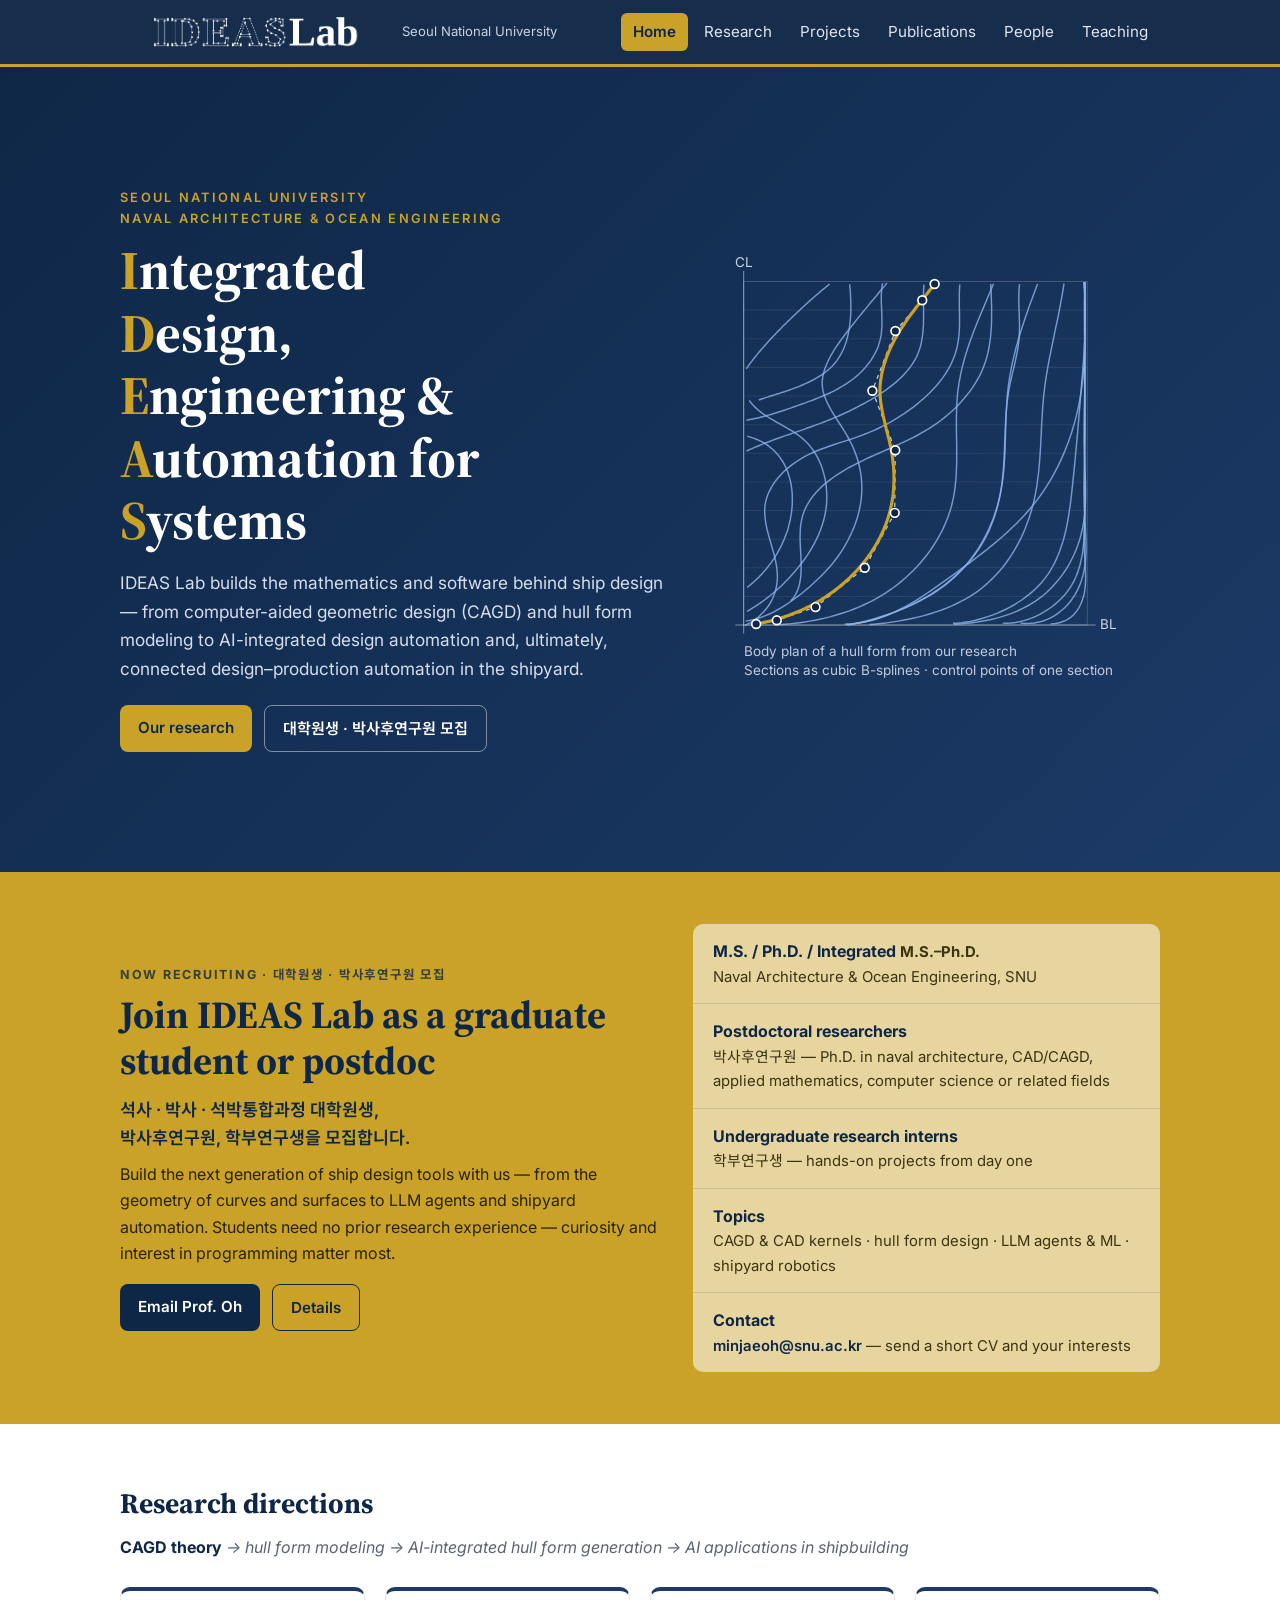
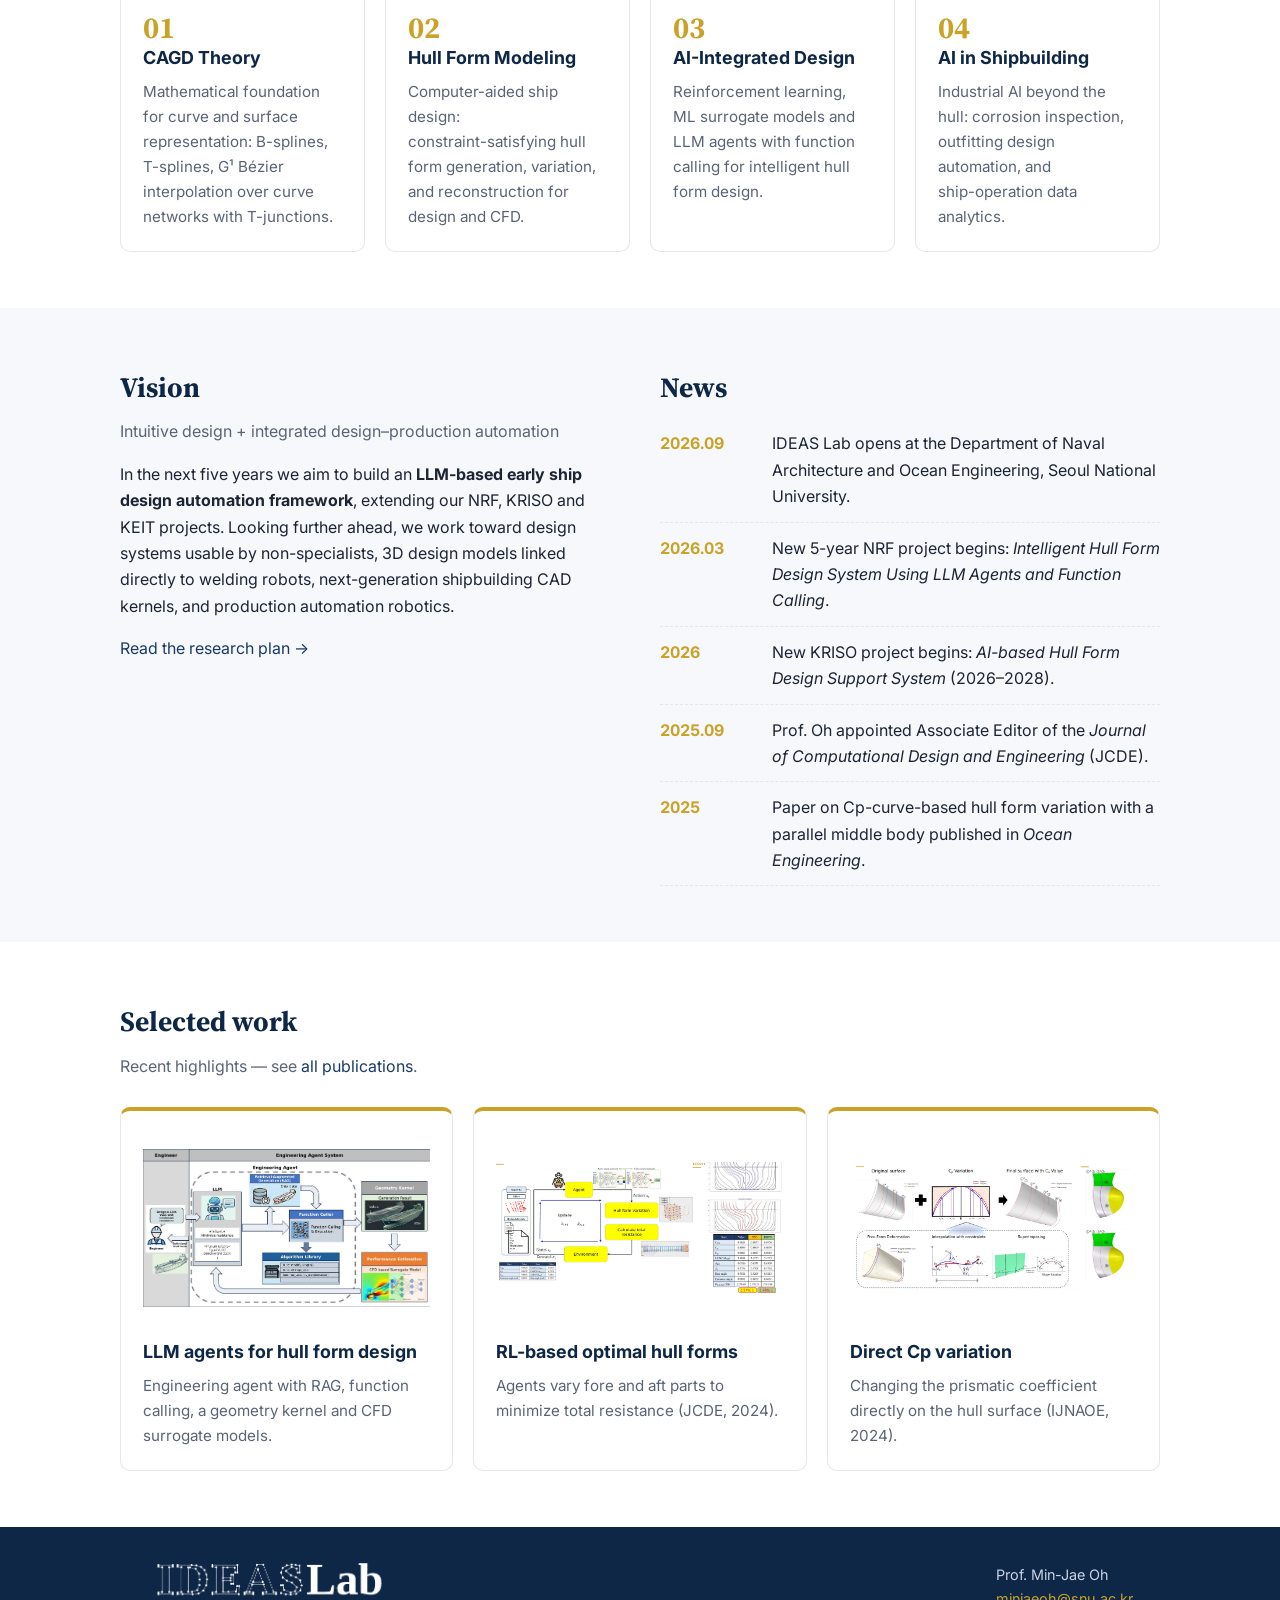
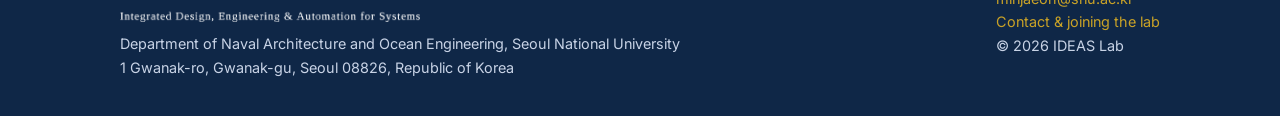
==== commit 9ba6026e: "Align Selected work cards; reorder Cp paper list" ====
--- a/index.html
+++ b/index.html
@@ -78,10 +78,10 @@
 <section><div class="wrap">
   <h2>Selected work</h2>
   <p class="sub">Recent highlights — see <a href="publications.html">all publications</a>.</p>
-  <div class="grid g3">
-    <a class="card gold" href="research.html#llm"><img src="assets/img/llm-agent.jpg" alt="LLM engineering agent architecture"><h3 style="margin-top:12px">LLM agents for hull form design</h3><p>Engineering agent with RAG, function calling, a geometry kernel and CFD surrogate models.</p></a>
-    <a class="card gold" href="research.html#rl"><img src="assets/img/rl-hullform.jpg" alt="Reinforcement learning hull form design loop"><h3 style="margin-top:12px"><span class="nw">RL-based</span> optimal hull forms</h3><p>Agents vary fore and aft parts to minimize total resistance (JCDE, 2024).</p></a>
-    <a class="card gold" href="research.html#cp"><img src="assets/img/cp-variation.jpg" alt="Direct prismatic coefficient variation"><h3 style="margin-top:12px">Direct Cp variation</h3><p>Changing the prismatic coefficient directly on the hull surface (IJNAOE, 2024).</p></a>
+  <div class="grid g3 works">
+    <a class="card gold" href="research.html#llm"><div class="work-img"><img src="assets/img/llm-agent.jpg" alt="LLM engineering agent architecture"></div><h3>LLM agents for hull form design</h3><p>Engineering agent with RAG, function calling, a geometry kernel and CFD surrogate models.</p></a>
+    <a class="card gold" href="research.html#rl"><div class="work-img"><img src="assets/img/rl-hullform.jpg" alt="Reinforcement learning hull form design loop"></div><h3><span class="nw">RL-based</span> optimal hull forms</h3><p>Agents vary fore and aft parts to minimize total resistance (JCDE, 2024).</p></a>
+    <a class="card gold" href="research.html#cp"><div class="work-img"><img src="assets/img/cp-variation.jpg" alt="Direct prismatic coefficient variation"></div><h3>Direct Cp variation</h3><p>Changing the prismatic coefficient directly on the hull surface (IJNAOE, 2024).</p></a>
   </div>
 </div></section>
 <footer class="site"><div class="wrap">
--- a/assets/style.css
+++ b/assets/style.css
@@ -237,3 +237,20 @@
 .hero .eyebrow { white-space: nowrap; }
 @media (max-width: 480px) { .hero .eyebrow { letter-spacing: 0.08em; font-size: 0.7rem; } }
 .nw { white-space: nowrap; }
+
+/* Home · Selected work: equal image boxes, aligned titles and descriptions */
+.works { align-items: stretch; }
+.works > .card { display: grid; grid-template-rows: 190px auto 1fr; row-gap: 0; }
+.works .work-img { height: 190px; display: flex; align-items: center; justify-content: center; background: #fff; }
+.works .work-img img { max-width: 100%; max-height: 100%; width: auto; height: auto; object-fit: contain; }
+.works > .card h3 { margin: 14px 0 0; min-height: calc(2 * 1.65em); }
+.works > .card p { margin-top: 6px; }
+@supports (grid-template-rows: subgrid) {
+  .works { grid-template-rows: auto auto auto; }
+  .works > .card { grid-row: span 3; grid-template-rows: subgrid; }
+  .works > .card h3 { min-height: 0; }
+}
+@media (max-width: 860px) {
+  .works > .card { grid-row: auto; grid-template-rows: 190px auto auto; }
+  .works > .card h3 { min-height: 0; }
+}
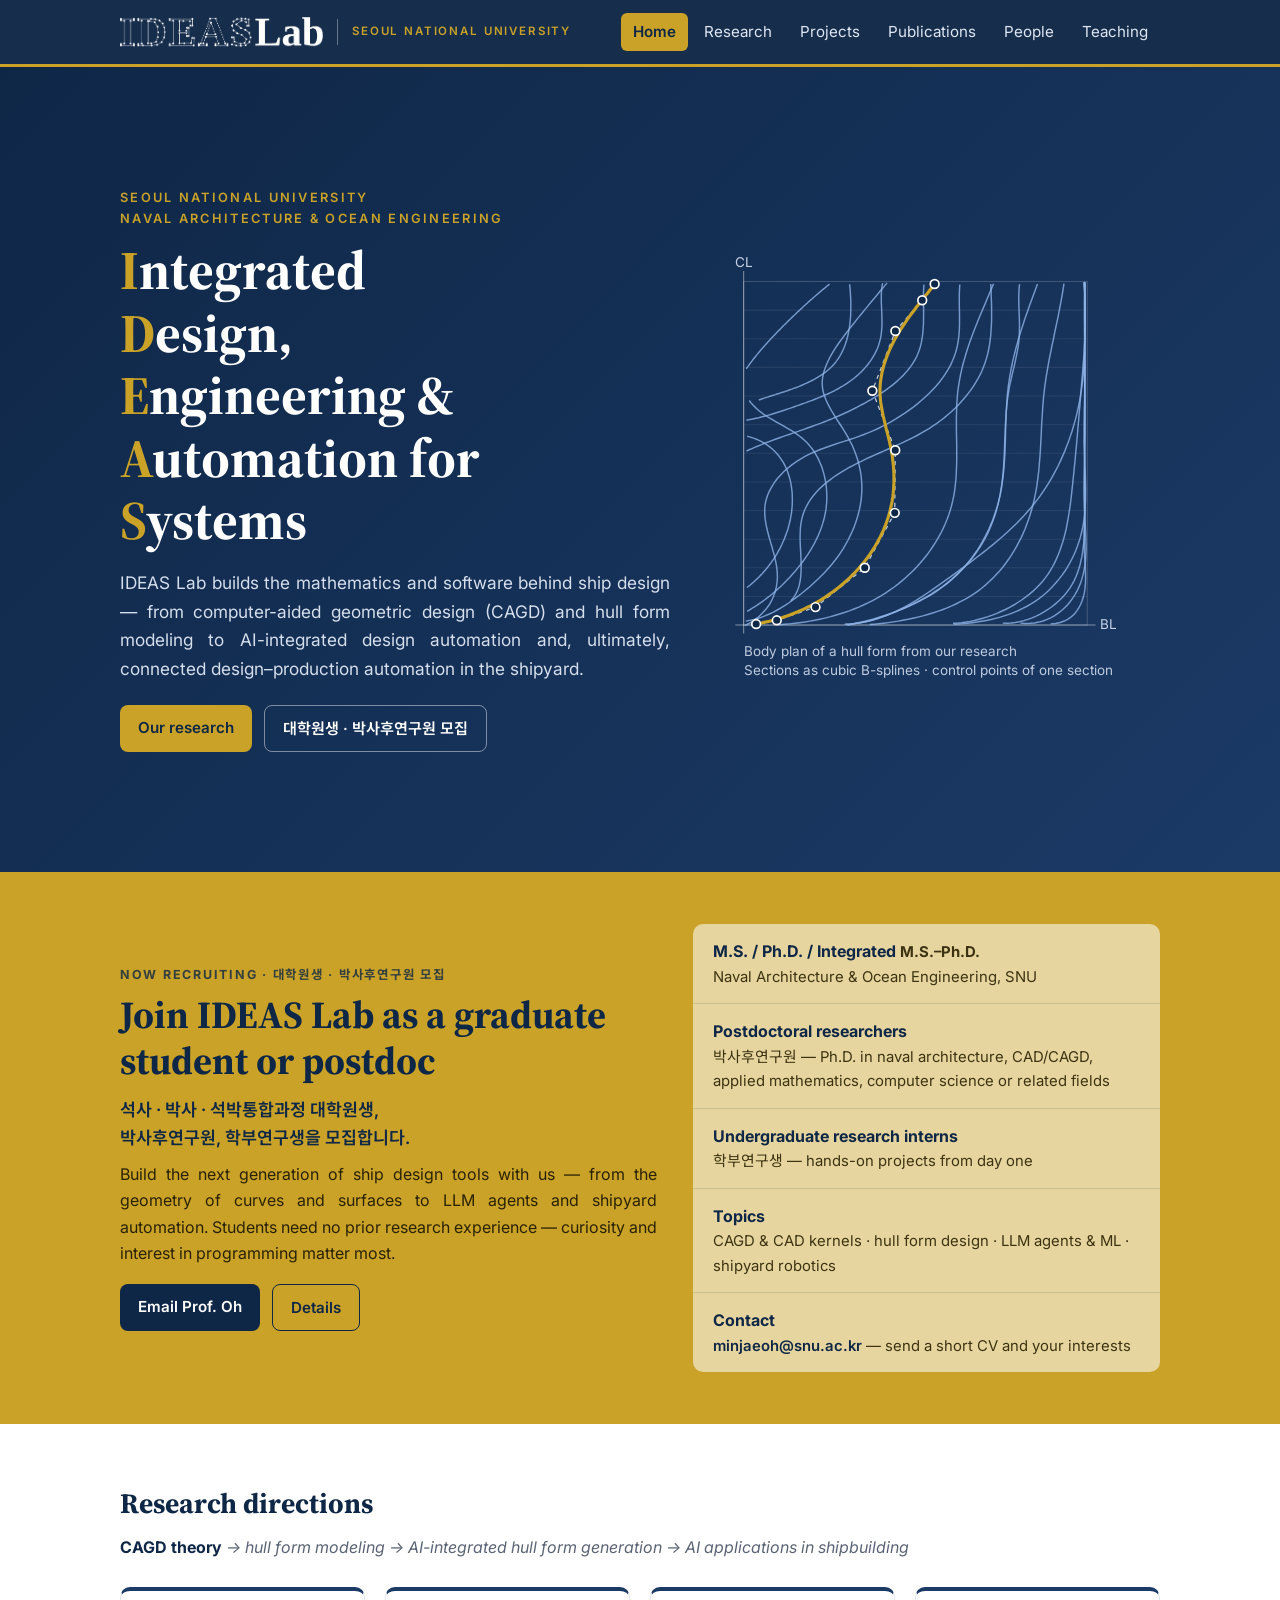
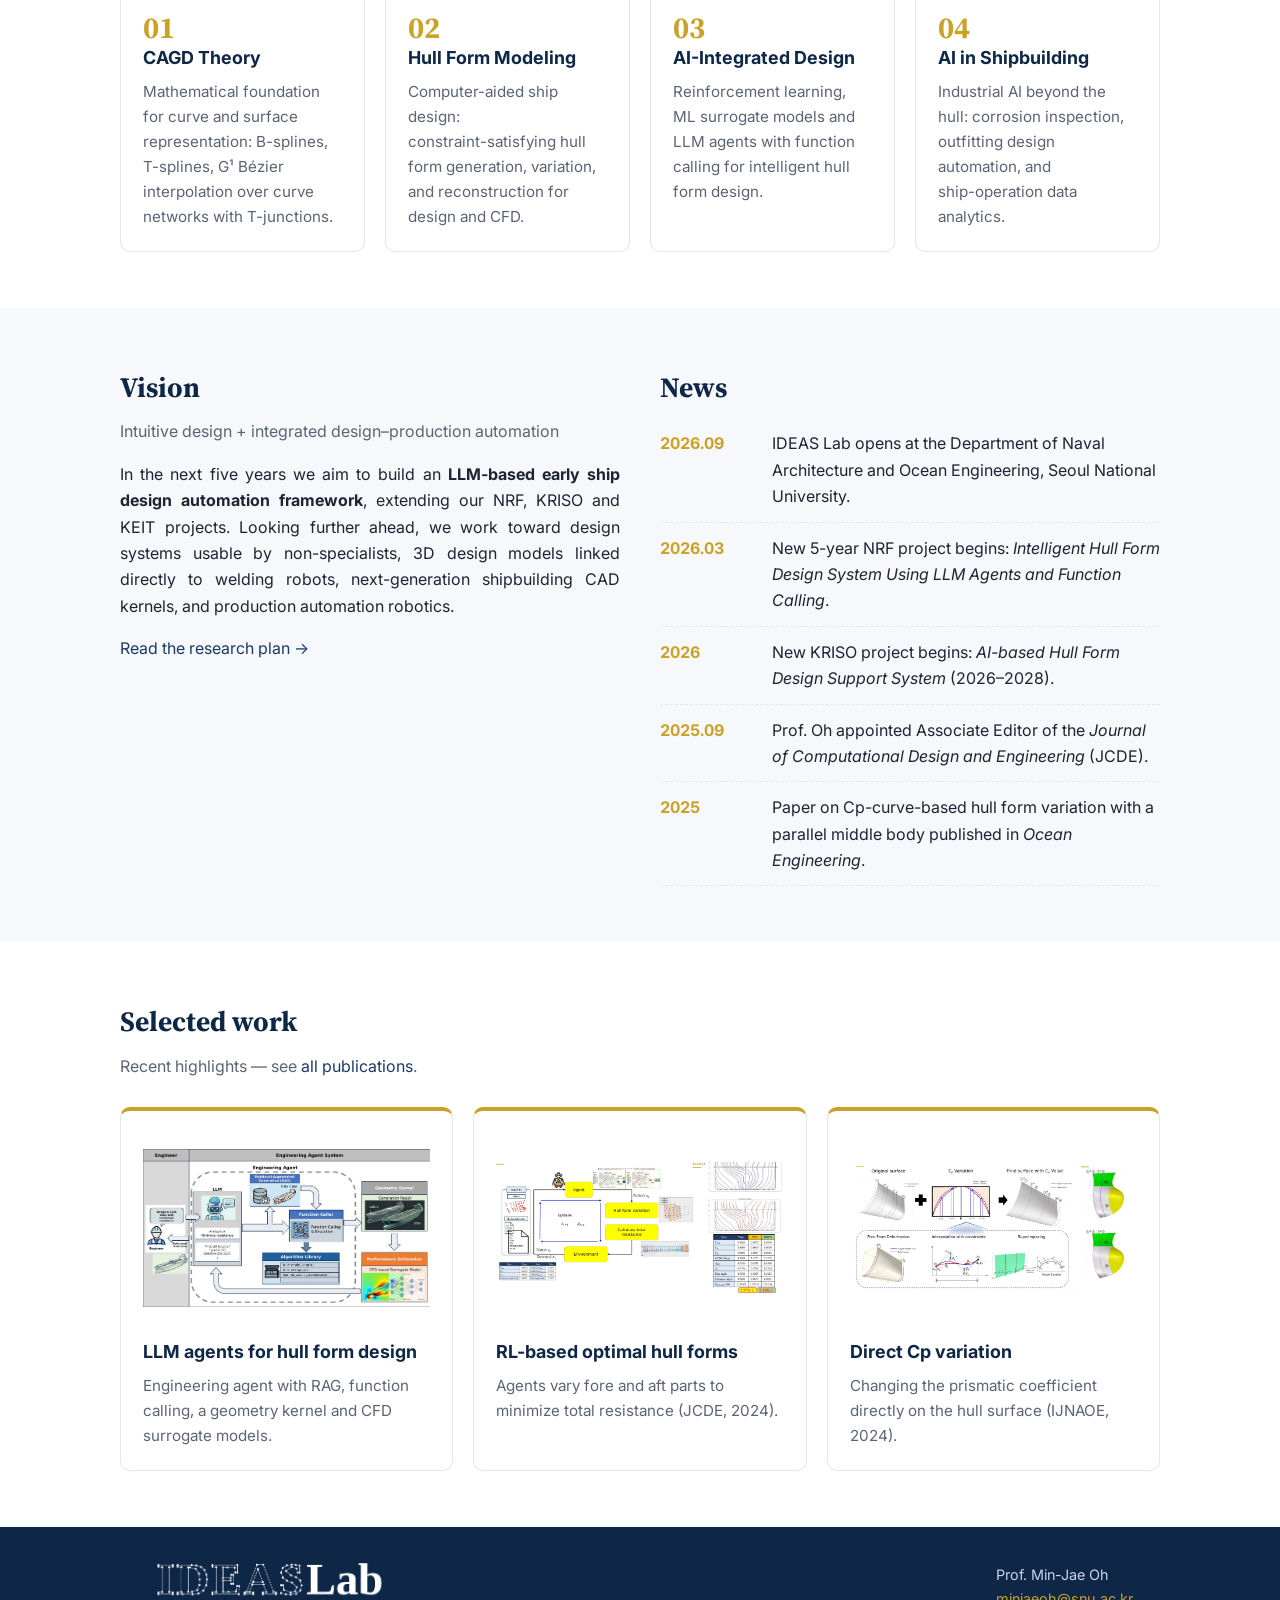
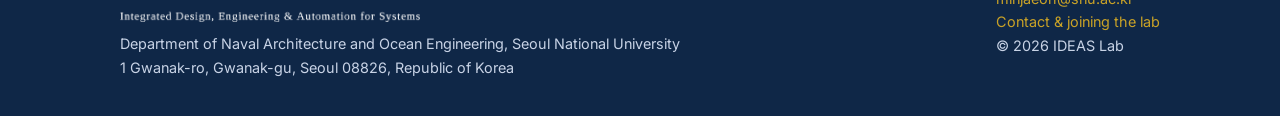
==== commit 6797c1b4: "Header: styled university label next to lab logo" ====
--- a/index.html
+++ b/index.html
@@ -14,7 +14,7 @@
 </head>
 <body>
 <header class="site"><div class="wrap">
-  <a class="brand" href="index.html"><img src="assets/img/logo-mark-white.png" alt="IDEAS Lab" width="272" height="30"><span>Seoul National University</span></a>
+  <a class="brand" href="index.html"><img src="assets/img/logo-mark-white.png" alt="IDEAS Lab" width="203" height="30"><span class="brand-sep" aria-hidden="true"></span><span class="brand-univ">Seoul National University</span></a>
   <nav class="main"><a href="index.html" class="active">Home</a><a href="research.html">Research</a><a href="projects.html">Projects</a><a href="publications.html">Publications</a><a href="people.html">People</a><a href="teaching.html">Teaching</a></nav>
 </div></header>
 
--- a/assets/style.css
+++ b/assets/style.css
@@ -250,7 +250,18 @@
   .works > .card { grid-row: span 3; grid-template-rows: subgrid; }
   .works > .card h3 { min-height: 0; }
 }
-@media (max-width: 860px) {
+@media (max-width: 560px) {
   .works > .card { grid-row: auto; grid-template-rows: 190px auto auto; }
   .works > .card h3 { min-height: 0; }
 }
+
+/* Header: IDEAS Lab wordmark | SEOUL NATIONAL UNIVERSITY */
+.brand { gap: 14px; }
+.brand .brand-sep { width: 1px; height: 26px; background: rgba(255,255,255,0.35); display: block; }
+.brand .brand-univ { font-family: "Inter", "Noto Sans KR", system-ui, sans-serif; font-size: 0.72rem; font-weight: 600;
+  letter-spacing: 0.16em; text-transform: uppercase; color: var(--gold); line-height: 1; white-space: nowrap; }
+@media (max-width: 560px) {
+  .brand { gap: 10px; }
+  .brand .brand-sep { height: 20px; }
+  .brand .brand-univ { display: inline; font-size: 0.6rem; letter-spacing: 0.1em; }
+}
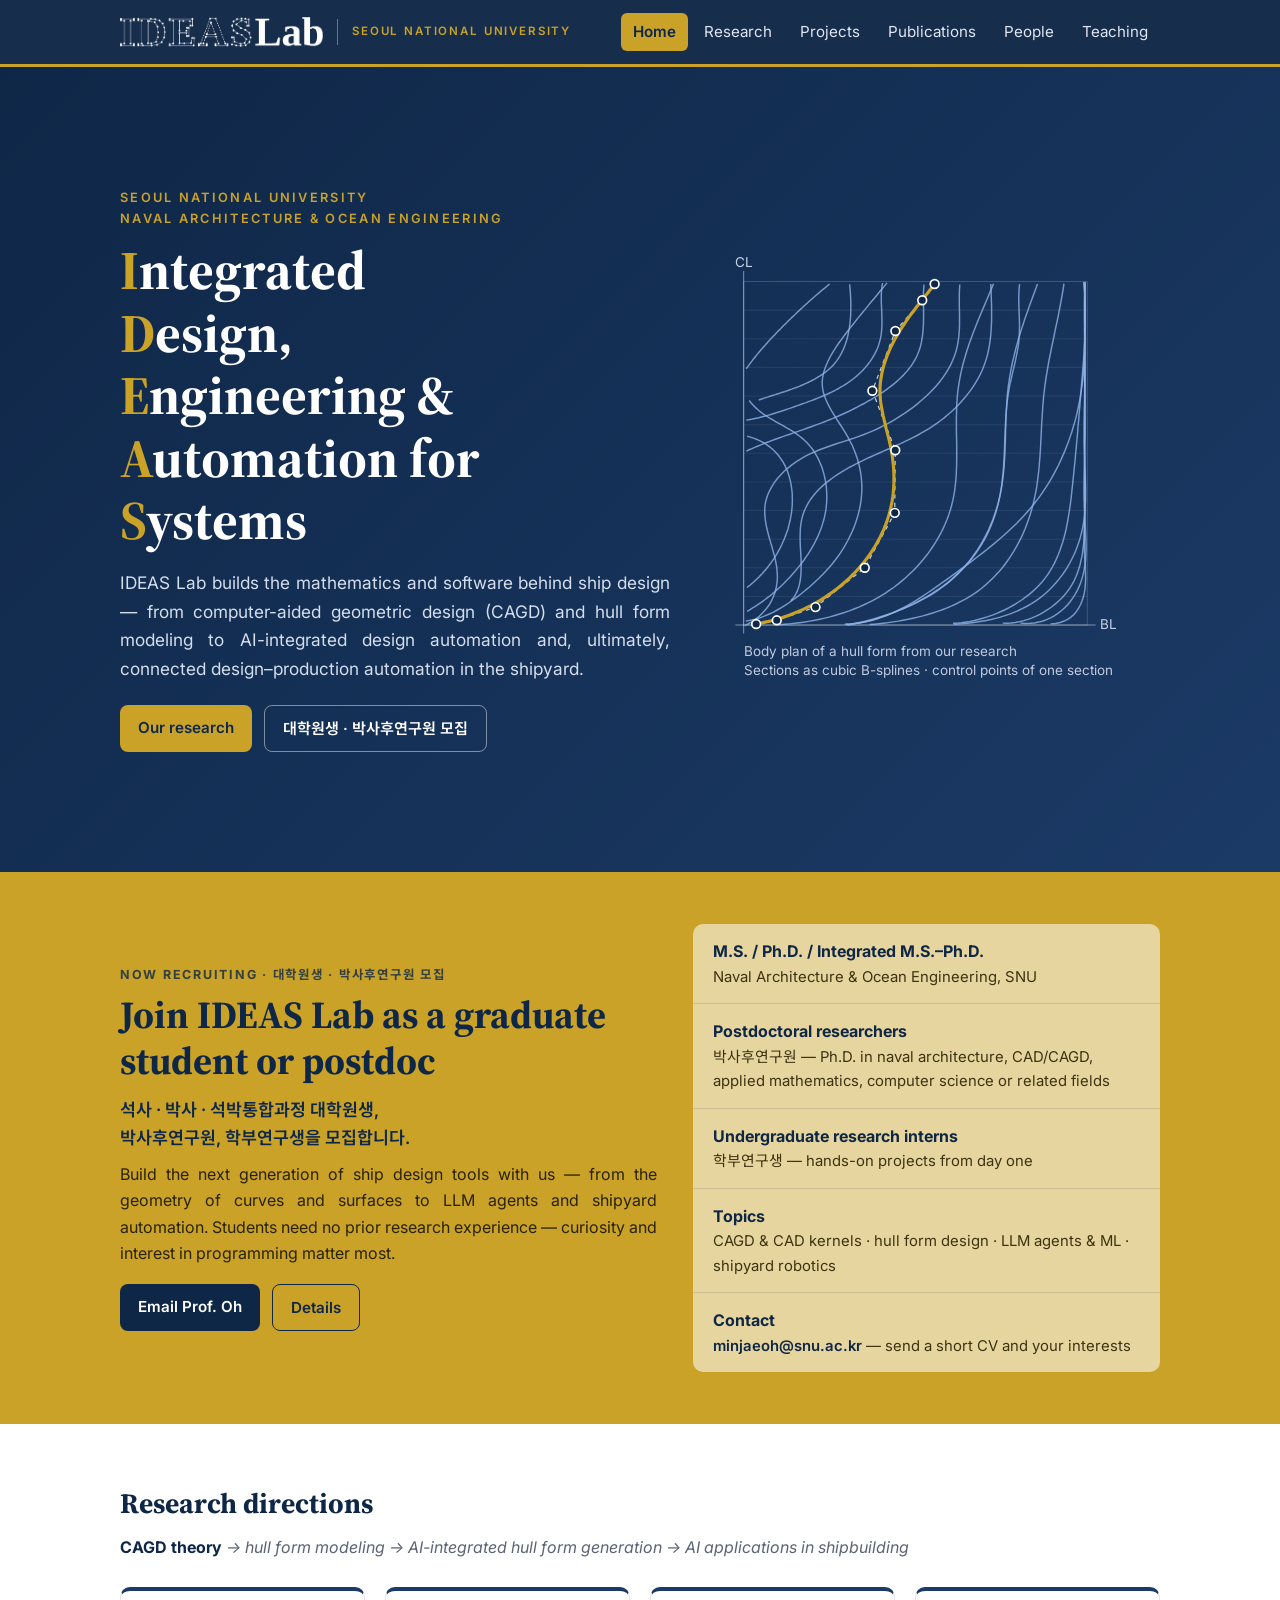
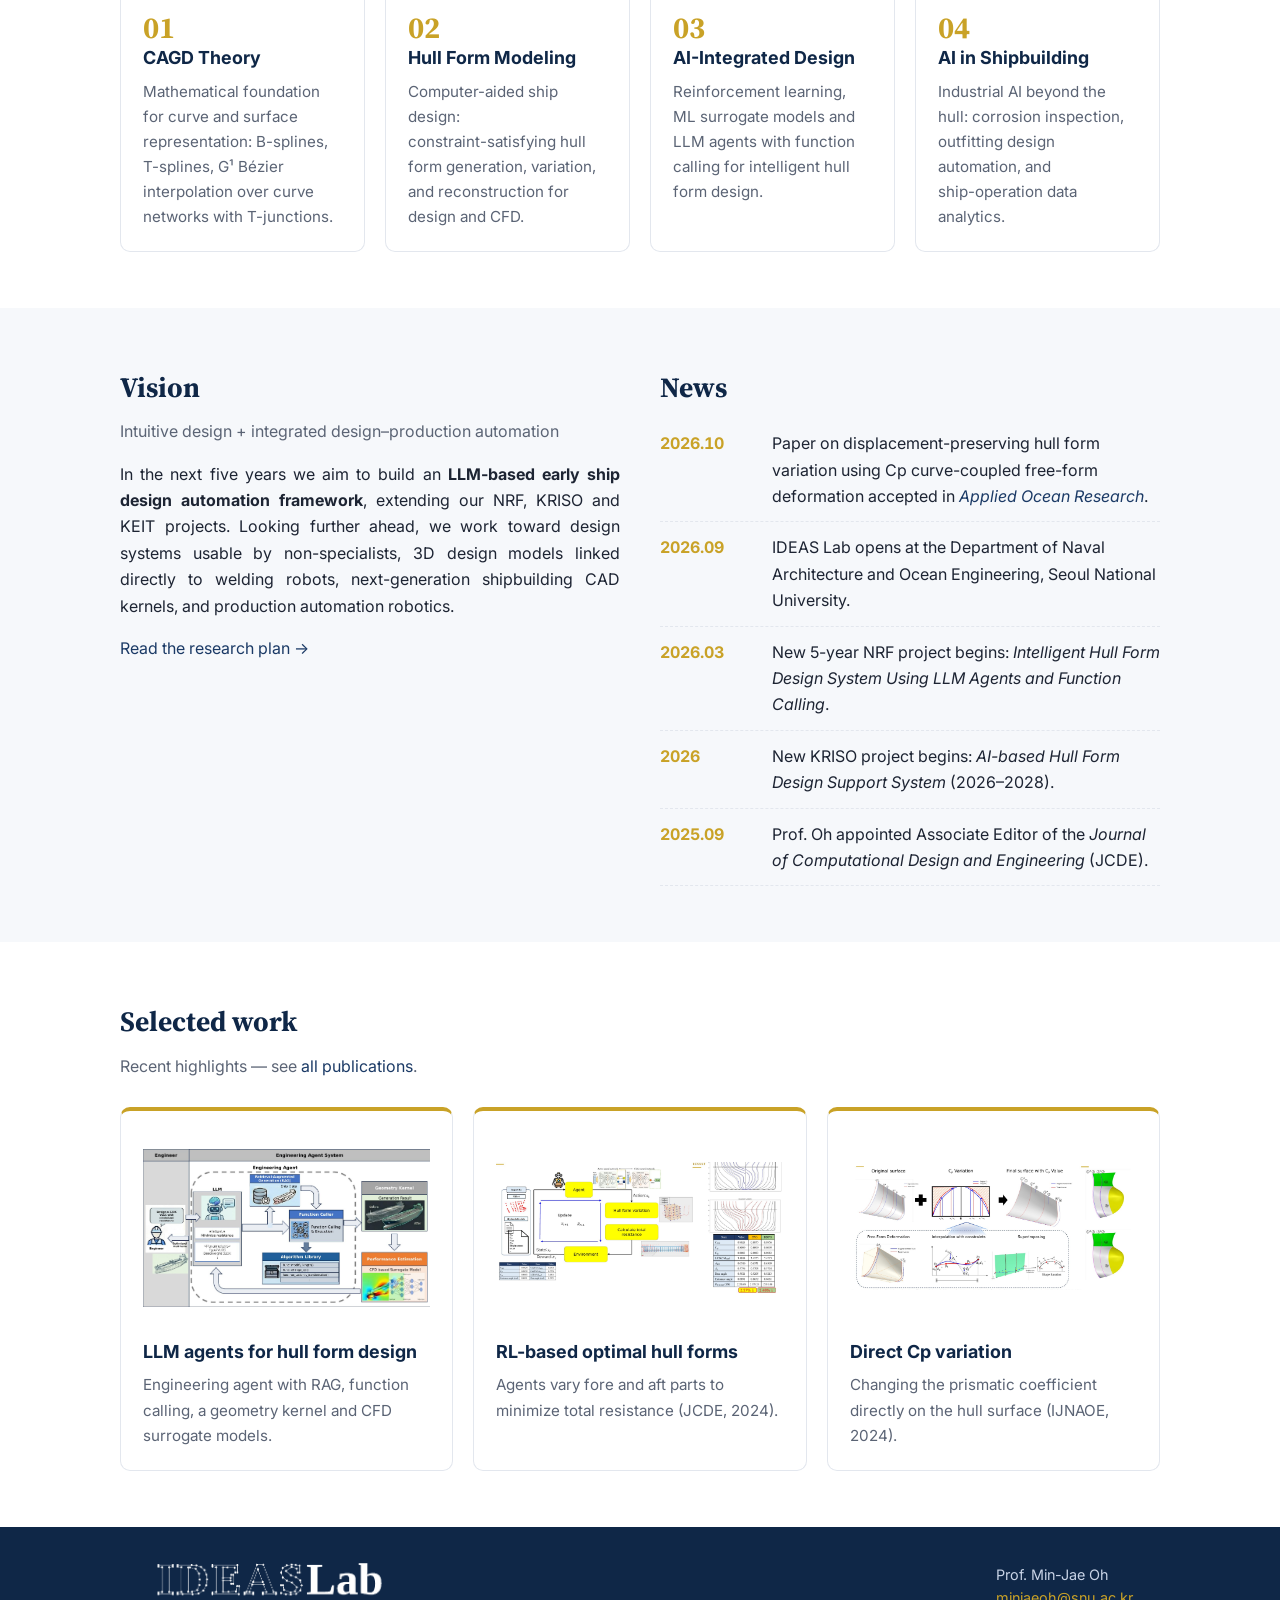
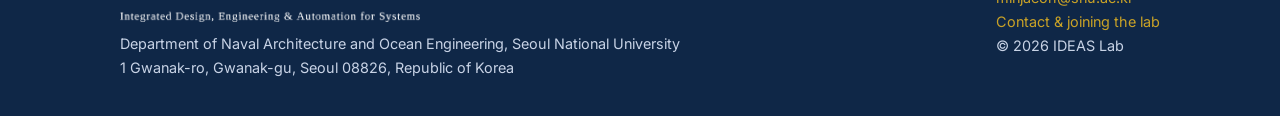
==== commit 7b02fc31: "News: Applied Ocean Research acceptance" ====
--- a/index.html
+++ b/index.html
@@ -66,11 +66,11 @@
   <div>
     <h2>News</h2>
     <ul class="news">
+      <li><time>2026.10</time><span>Paper on <span class="nw">displacement-preserving</span> hull form variation using Cp <span class="nw">curve-coupled</span> <span class="nw">free-form</span> deformation accepted in <a href="publications.html"><i>Applied Ocean Research</i></a>.</span></li>
       <li><time>2026.09</time><span>IDEAS Lab opens at the Department of Naval Architecture and Ocean Engineering, Seoul National University.</span></li>
       <li><time>2026.03</time><span>New <span class="nw">5-year</span> NRF project begins: <i>Intelligent Hull Form Design System Using LLM Agents and Function Calling</i>.</span></li>
       <li><time>2026</time><span>New KRISO project begins: <i><span class="nw">AI-based</span> Hull Form Design Support System</i> (<span class="nw">2026–2028</span>).</span></li>
       <li><time>2025.09</time><span>Prof. Oh appointed Associate Editor of the <i>Journal of Computational Design and Engineering</i> (JCDE).</span></li>
-      <li><time>2025</time><span>Paper on <span class="nw">Cp-curve-based</span> hull form variation with a parallel middle body published in <i>Ocean Engineering</i>.</span></li>
     </ul>
   </div>
 </div></section>
--- a/assets/style.css
+++ b/assets/style.css
@@ -177,7 +177,7 @@
 .recruit-list li { padding: 14px 20px; border-bottom: 1px solid rgba(15,39,71,0.12); display: flex; flex-direction: column; }
 .recruit-list li:last-child { border-bottom: 0; }
 .recruit-list b { color: var(--navy); }
-.recruit-list span { color: #3d3312; font-size: 0.93rem; }
+.recruit-list li > span { color: #3d3312; font-size: 0.93rem; }
 .recruit-list a { color: var(--navy); font-weight: 600; }
 @media (max-width: 860px) { .recruit .wrap { grid-template-columns: 1fr; } }
 
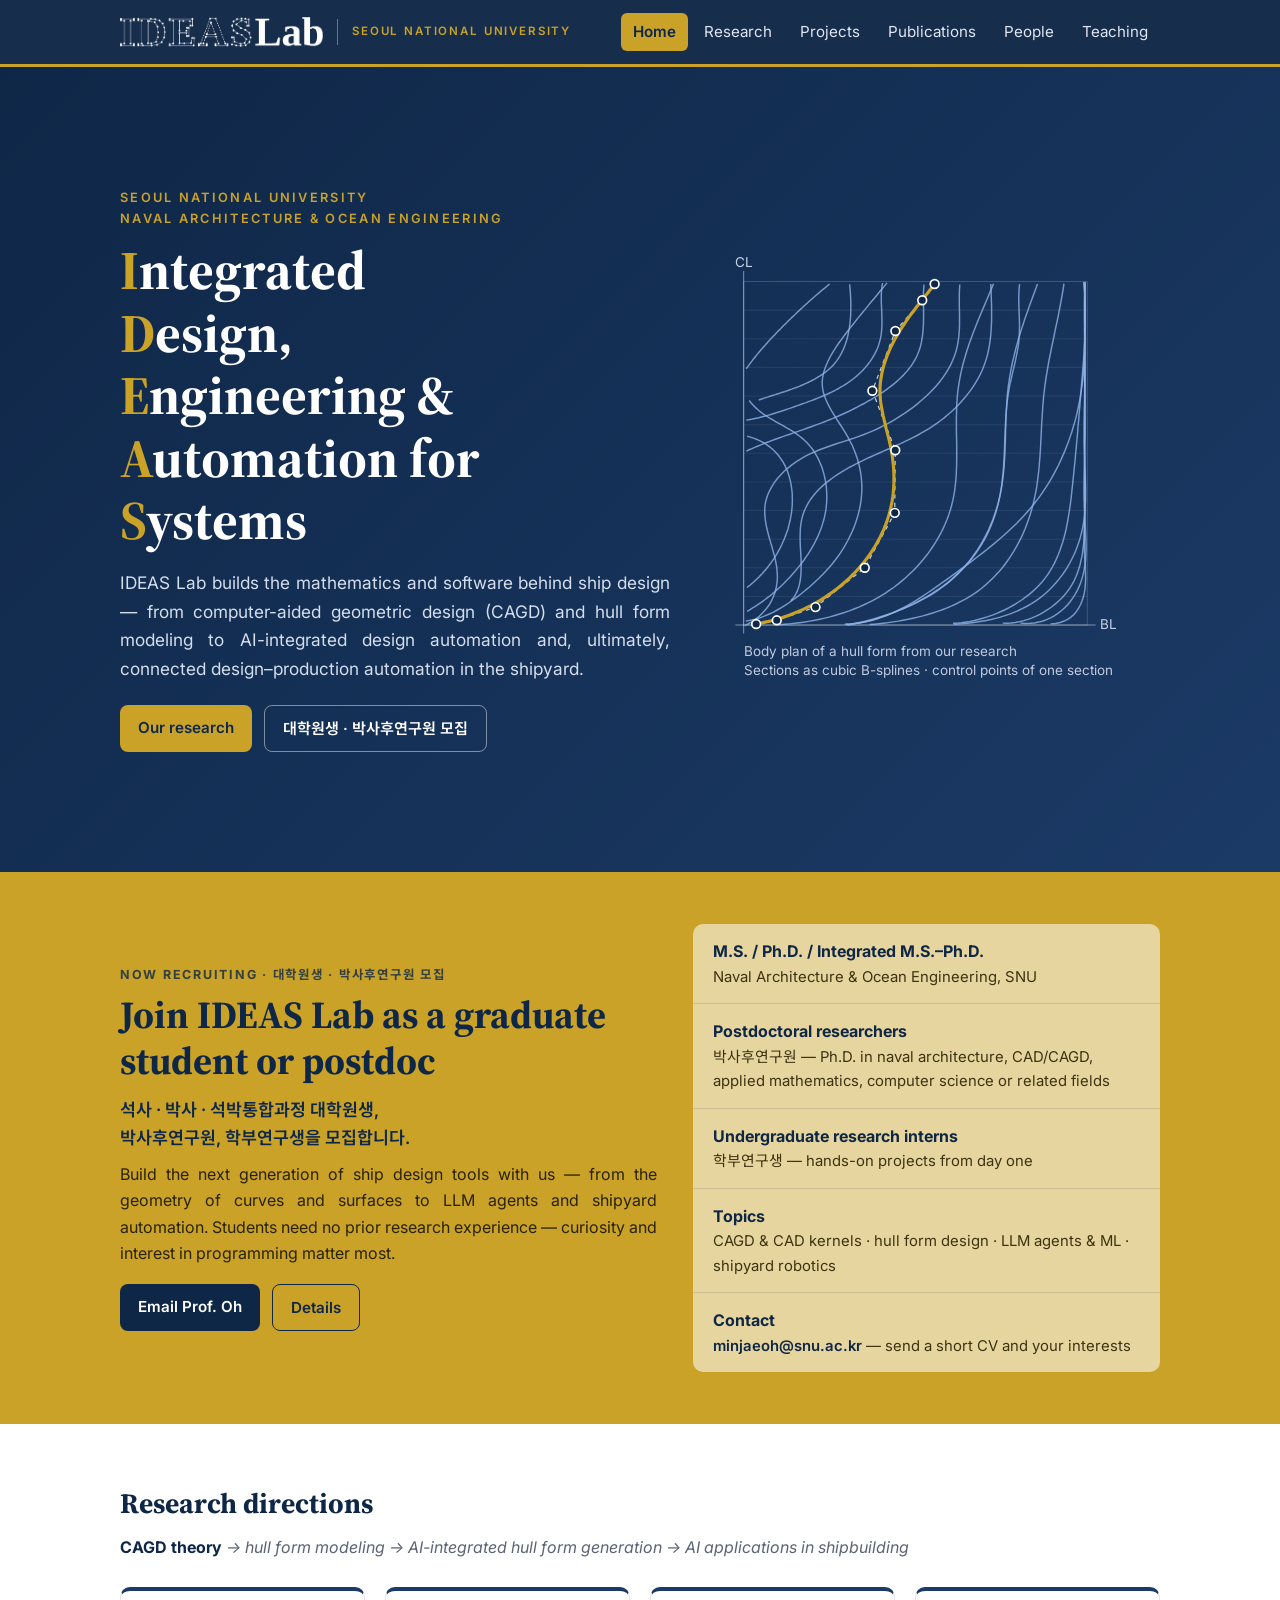
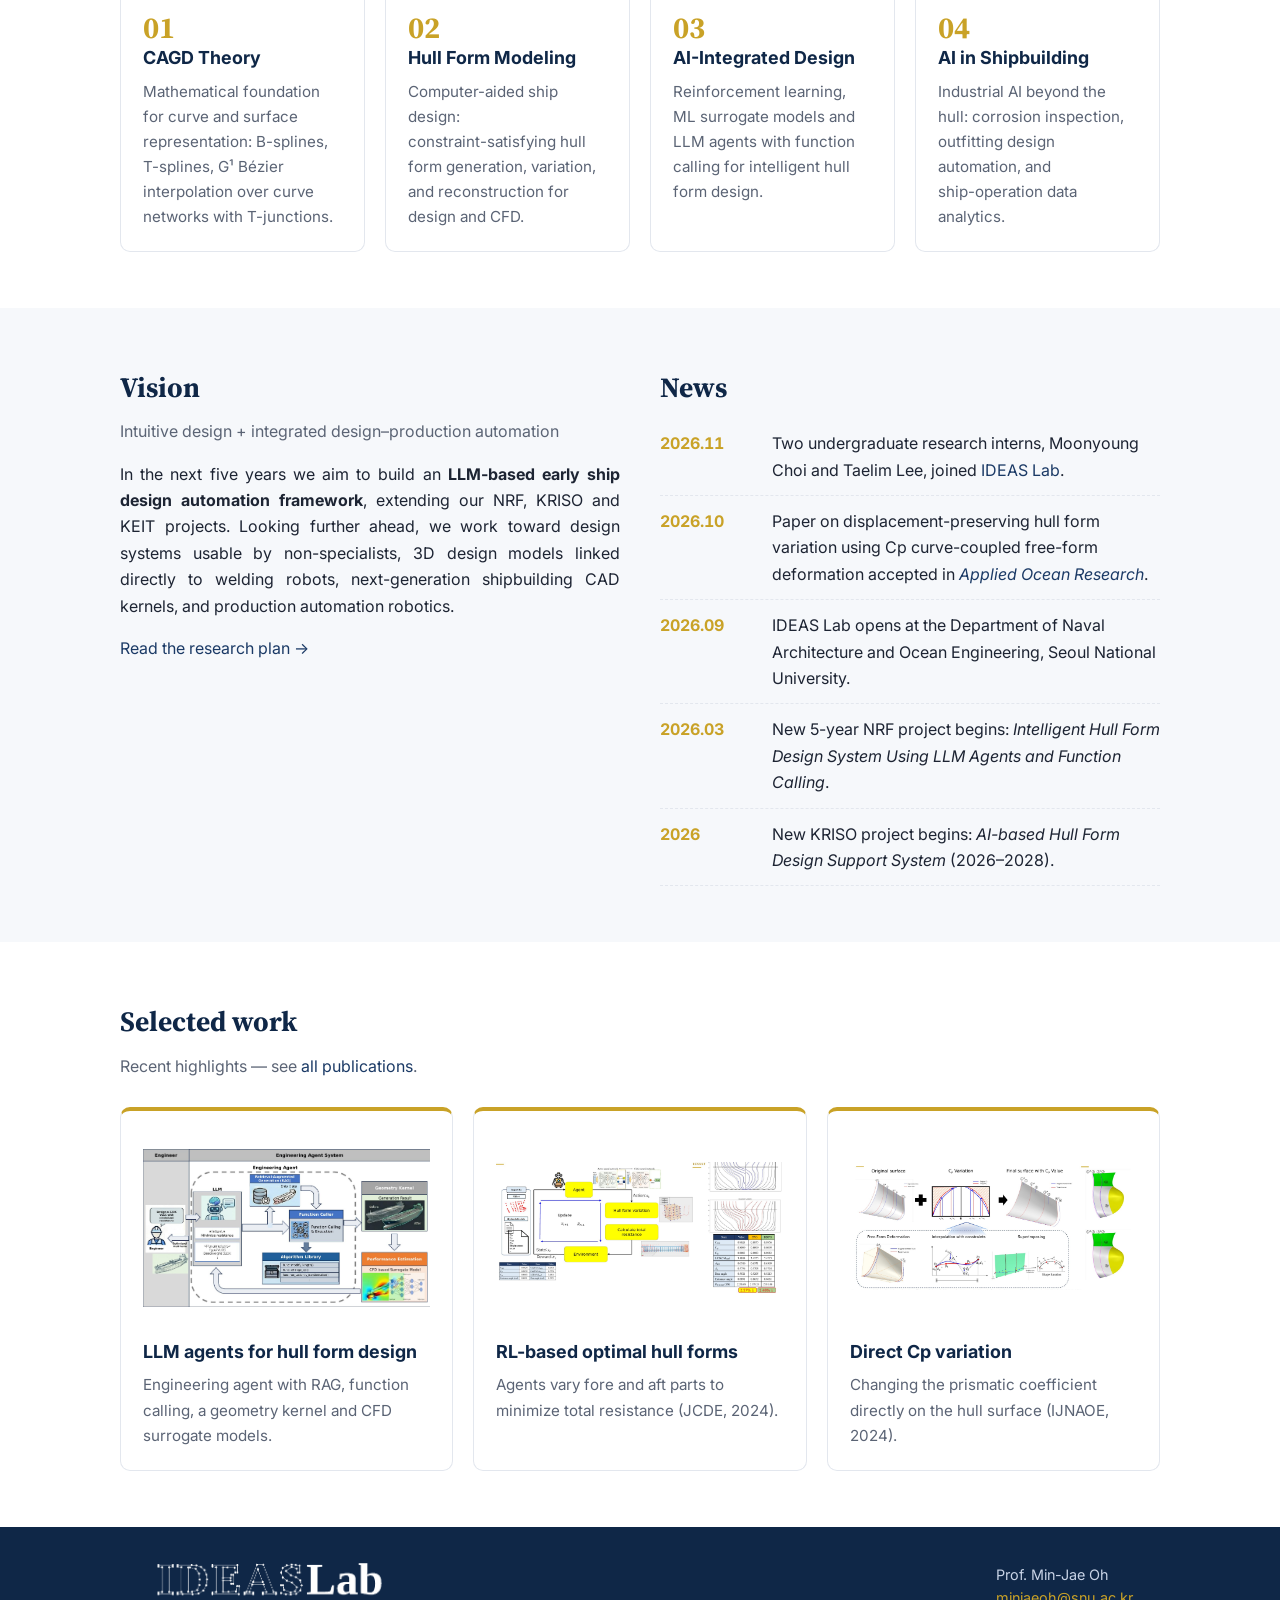
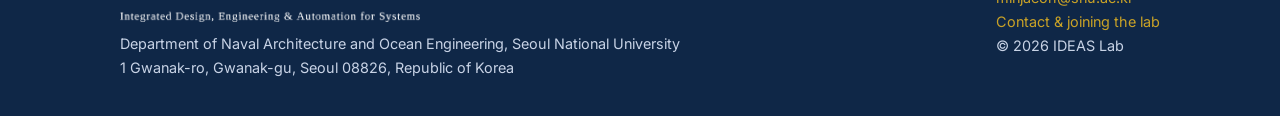
==== commit 399e52d0: "News: research interns joined" ====
--- a/index.html
+++ b/index.html
@@ -66,11 +66,11 @@
   <div>
     <h2>News</h2>
     <ul class="news">
+      <li><time>2026.11</time><span>Two undergraduate research interns, Moonyoung Choi and Taelim Lee, joined <a href="people.html#members">IDEAS Lab</a>.</span></li>
       <li><time>2026.10</time><span>Paper on <span class="nw">displacement-preserving</span> hull form variation using Cp <span class="nw">curve-coupled</span> <span class="nw">free-form</span> deformation accepted in <a href="publications.html"><i>Applied Ocean Research</i></a>.</span></li>
       <li><time>2026.09</time><span>IDEAS Lab opens at the Department of Naval Architecture and Ocean Engineering, Seoul National University.</span></li>
       <li><time>2026.03</time><span>New <span class="nw">5-year</span> NRF project begins: <i>Intelligent Hull Form Design System Using LLM Agents and Function Calling</i>.</span></li>
       <li><time>2026</time><span>New KRISO project begins: <i><span class="nw">AI-based</span> Hull Form Design Support System</i> (<span class="nw">2026–2028</span>).</span></li>
-      <li><time>2025.09</time><span>Prof. Oh appointed Associate Editor of the <i>Journal of Computational Design and Engineering</i> (JCDE).</span></li>
     </ul>
   </div>
 </div></section>
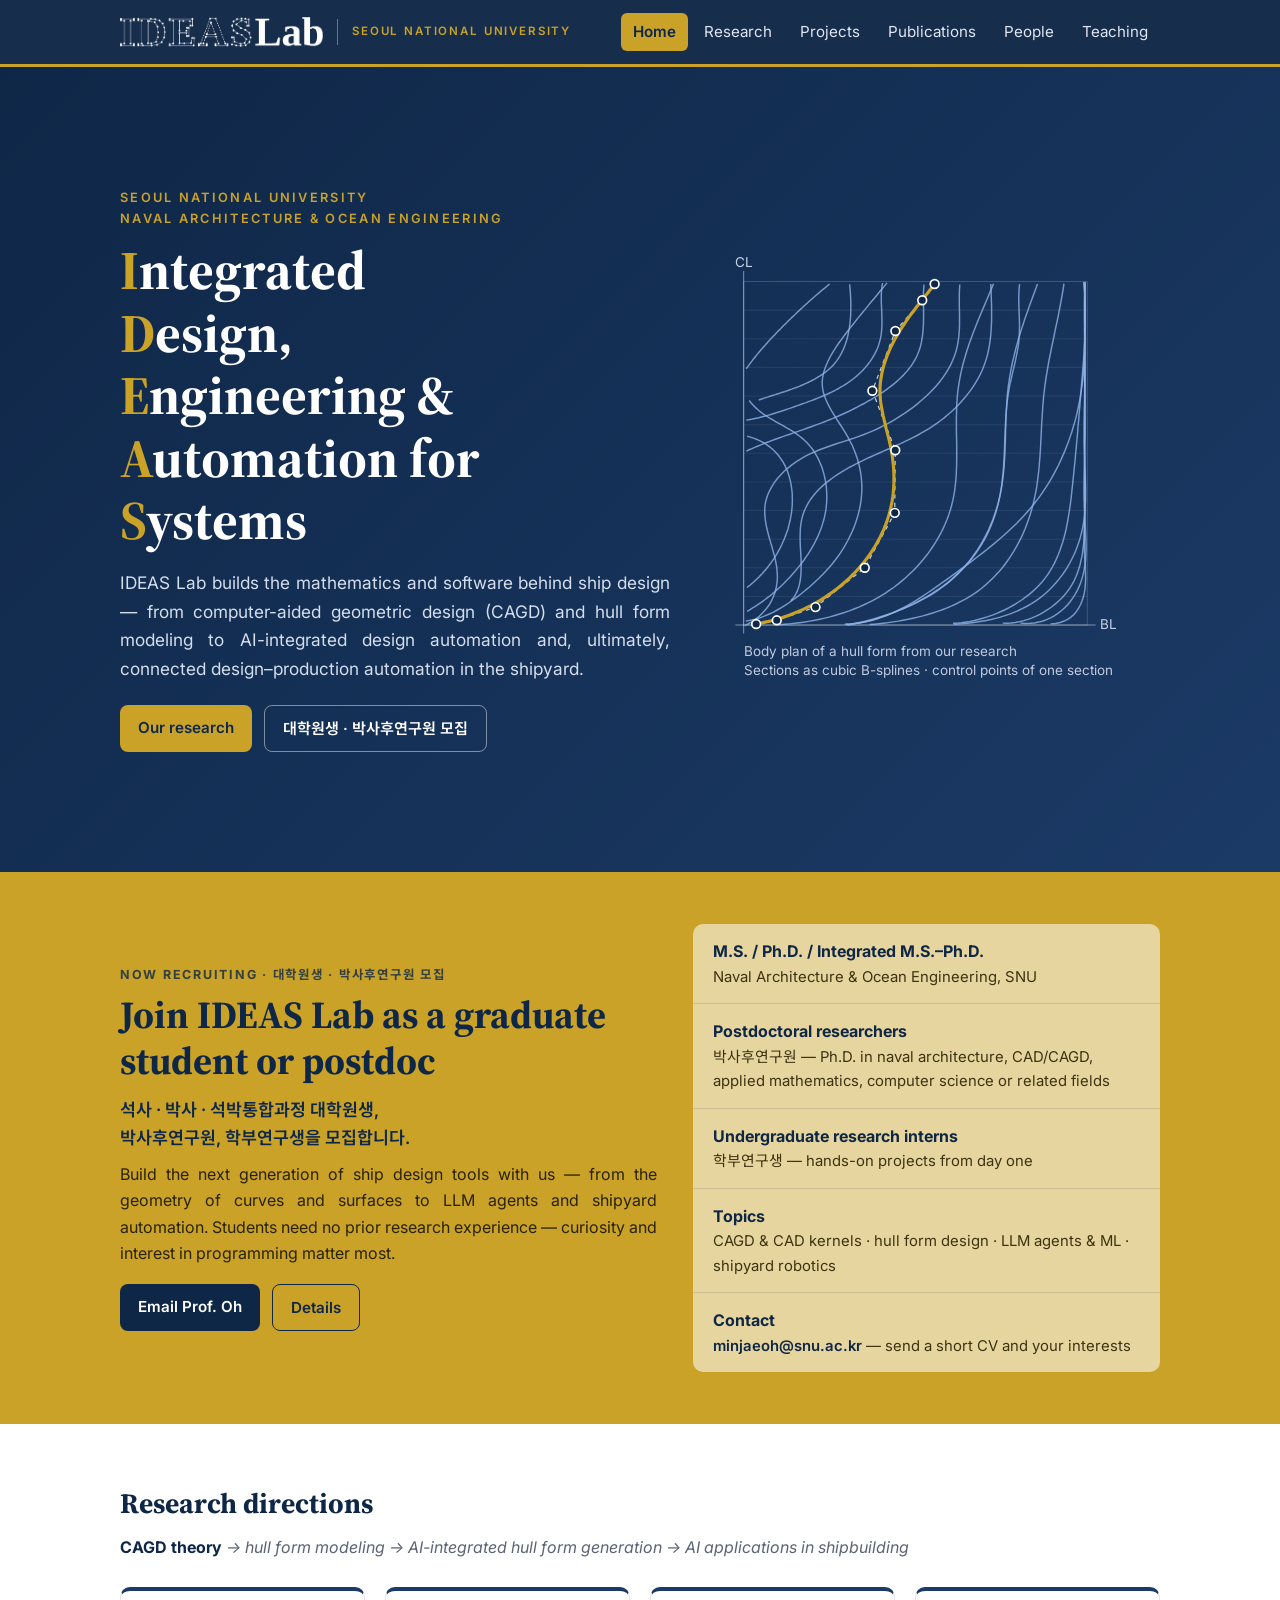
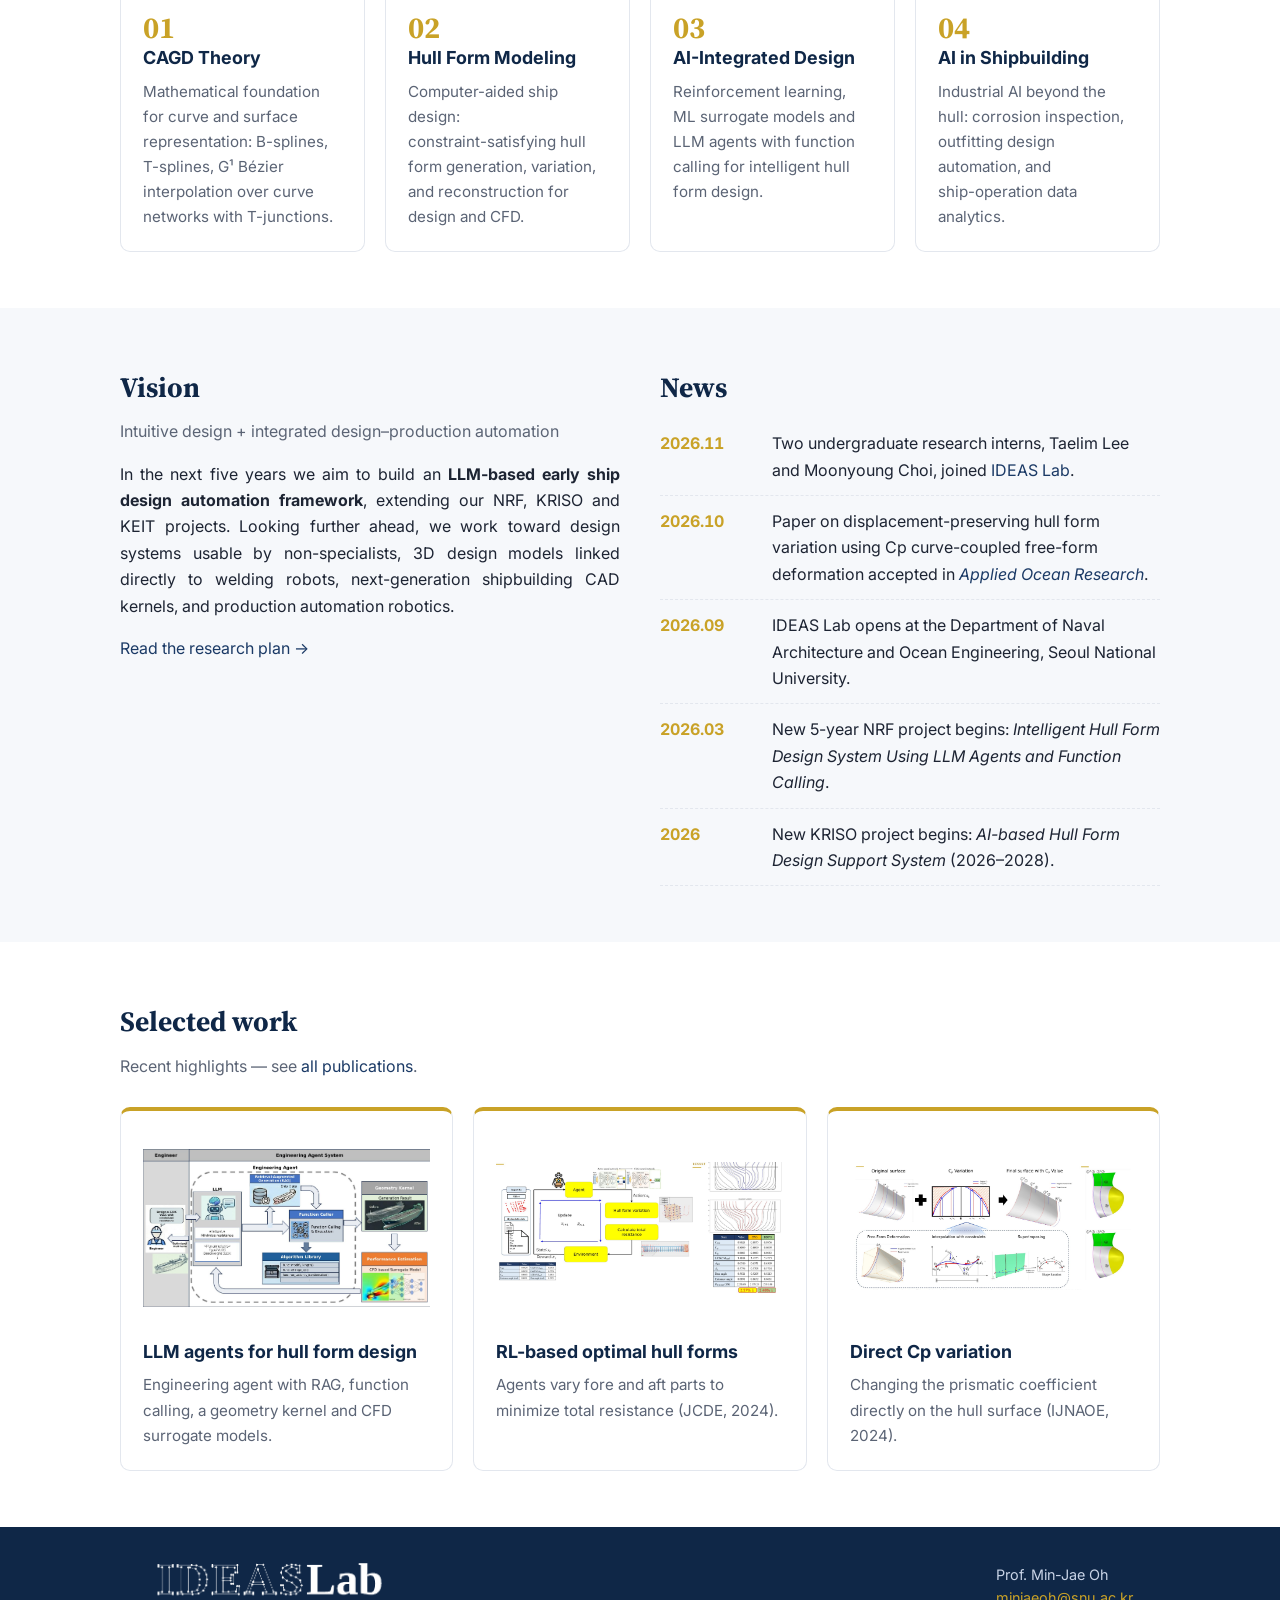
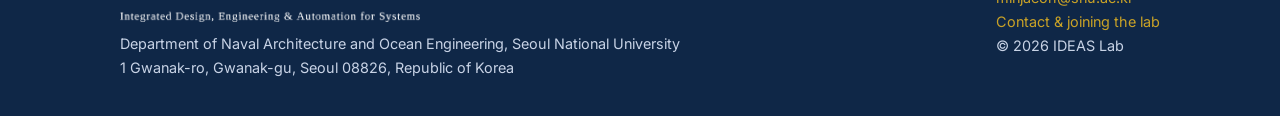
==== commit f8c609ab: "News: list Taelim Lee first" ====
--- a/index.html
+++ b/index.html
@@ -66,7 +66,7 @@
   <div>
     <h2>News</h2>
     <ul class="news">
-      <li><time>2026.11</time><span>Two undergraduate research interns, Moonyoung Choi and Taelim Lee, joined <a href="people.html#members">IDEAS Lab</a>.</span></li>
+      <li><time>2026.11</time><span>Two undergraduate research interns, Taelim Lee and Moonyoung Choi, joined <a href="people.html#members">IDEAS Lab</a>.</span></li>
       <li><time>2026.10</time><span>Paper on <span class="nw">displacement-preserving</span> hull form variation using Cp <span class="nw">curve-coupled</span> <span class="nw">free-form</span> deformation accepted in <a href="publications.html"><i>Applied Ocean Research</i></a>.</span></li>
       <li><time>2026.09</time><span>IDEAS Lab opens at the Department of Naval Architecture and Ocean Engineering, Seoul National University.</span></li>
       <li><time>2026.03</time><span>New <span class="nw">5-year</span> NRF project begins: <i>Intelligent Hull Form Design System Using LLM Agents and Function Calling</i>.</span></li>
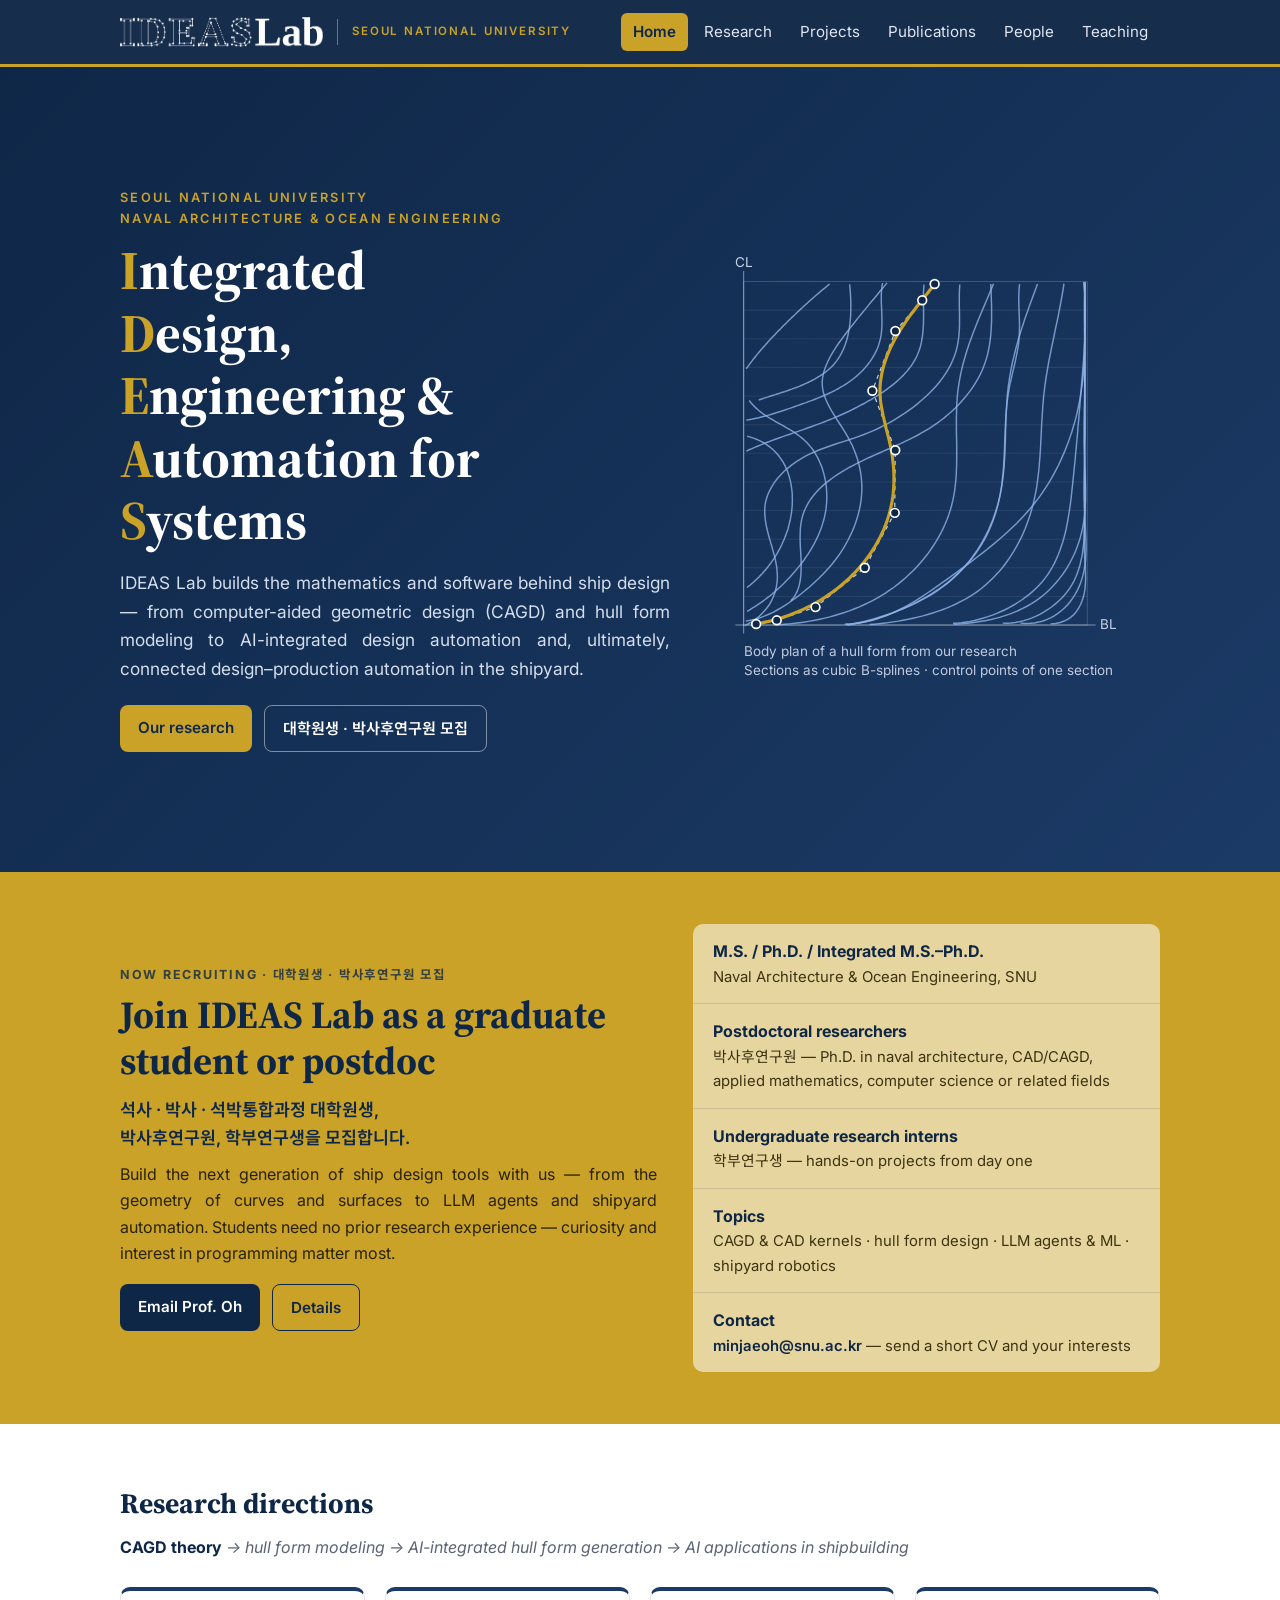
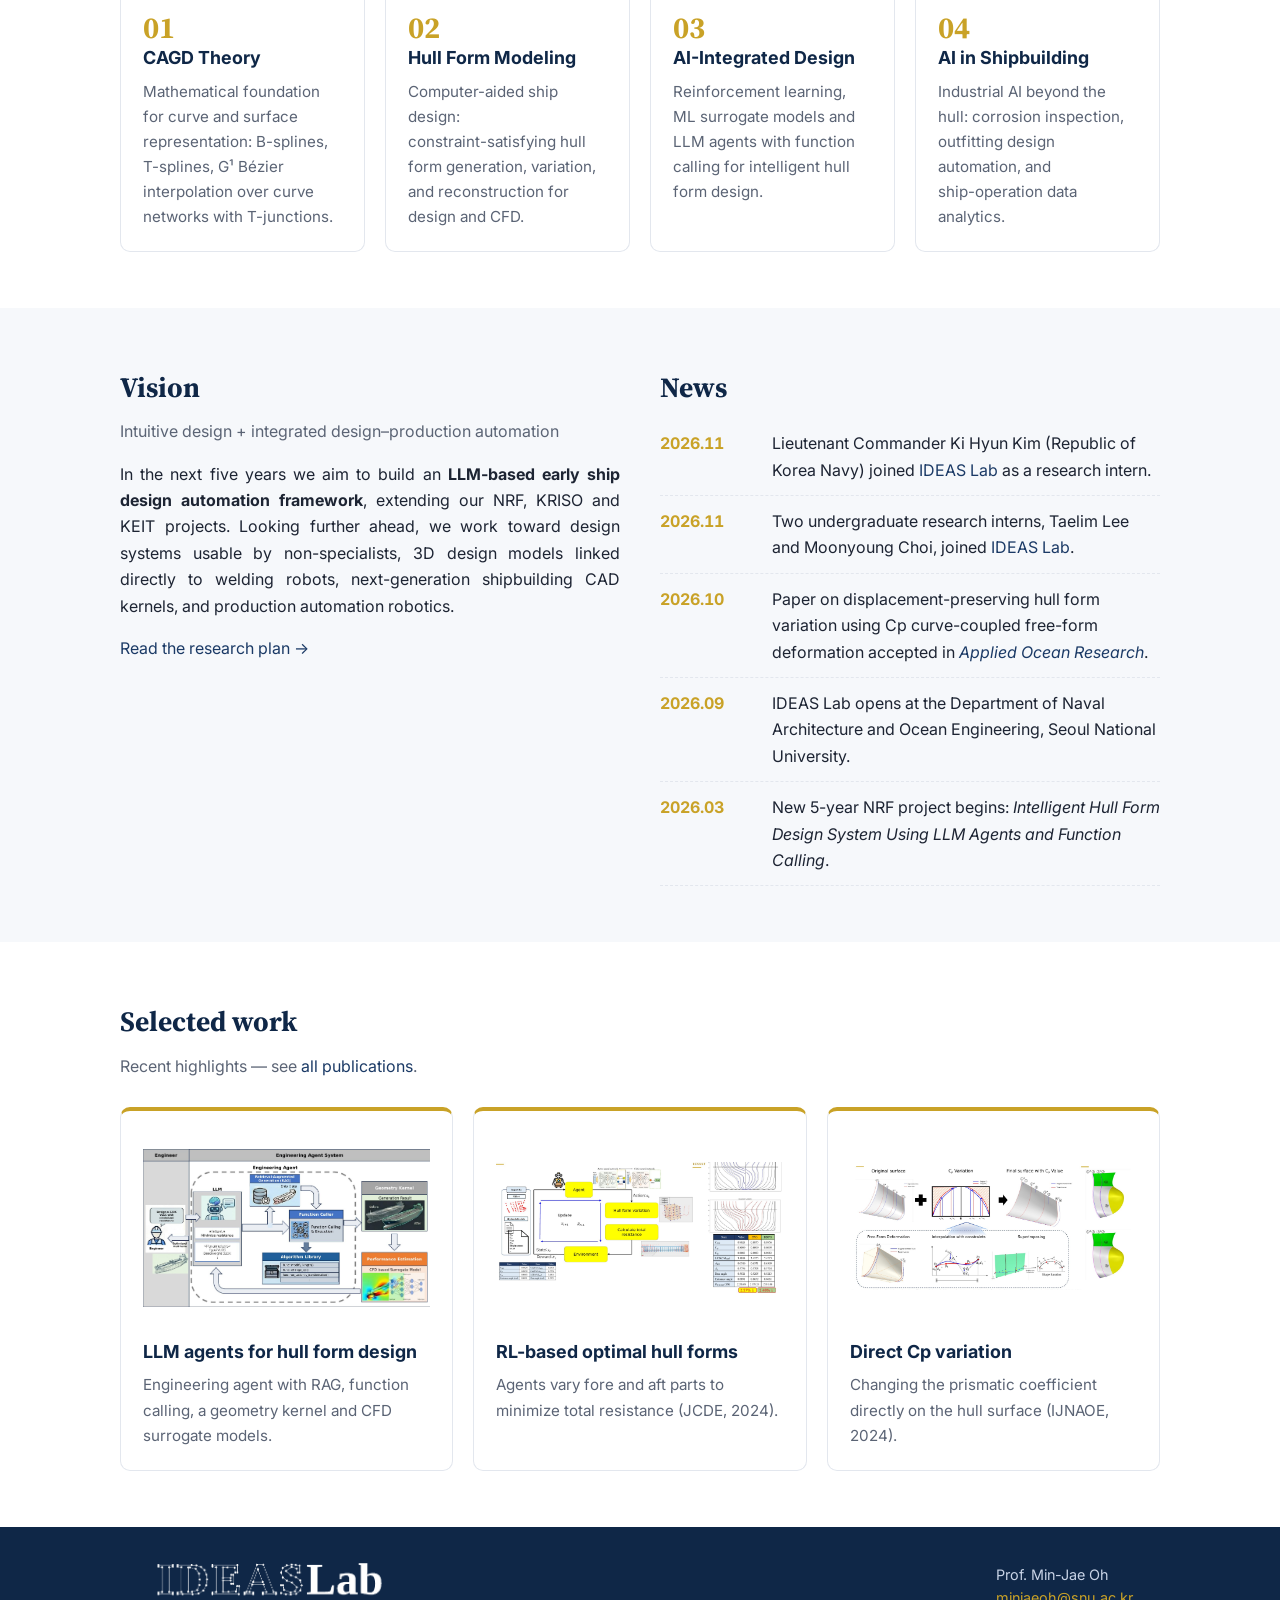
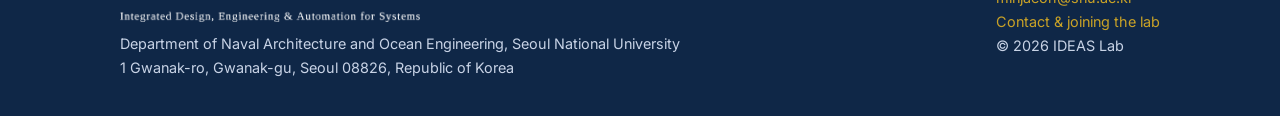
==== commit 7111b006: "Add research intern Ki Hyun Kim; news" ====
--- a/index.html
+++ b/index.html
@@ -66,11 +66,11 @@
   <div>
     <h2>News</h2>
     <ul class="news">
+      <li><time>2026.11</time><span>Lieutenant Commander Ki Hyun Kim (Republic of Korea Navy) joined <a href="people.html#members">IDEAS Lab</a> as a research intern.</span></li>
       <li><time>2026.11</time><span>Two undergraduate research interns, Taelim Lee and Moonyoung Choi, joined <a href="people.html#members">IDEAS Lab</a>.</span></li>
       <li><time>2026.10</time><span>Paper on <span class="nw">displacement-preserving</span> hull form variation using Cp <span class="nw">curve-coupled</span> <span class="nw">free-form</span> deformation accepted in <a href="publications.html"><i>Applied Ocean Research</i></a>.</span></li>
       <li><time>2026.09</time><span>IDEAS Lab opens at the Department of Naval Architecture and Ocean Engineering, Seoul National University.</span></li>
       <li><time>2026.03</time><span>New <span class="nw">5-year</span> NRF project begins: <i>Intelligent Hull Form Design System Using LLM Agents and Function Calling</i>.</span></li>
-      <li><time>2026</time><span>New KRISO project begins: <i><span class="nw">AI-based</span> Hull Form Design Support System</i> (<span class="nw">2026–2028</span>).</span></li>
     </ul>
   </div>
 </div></section>
